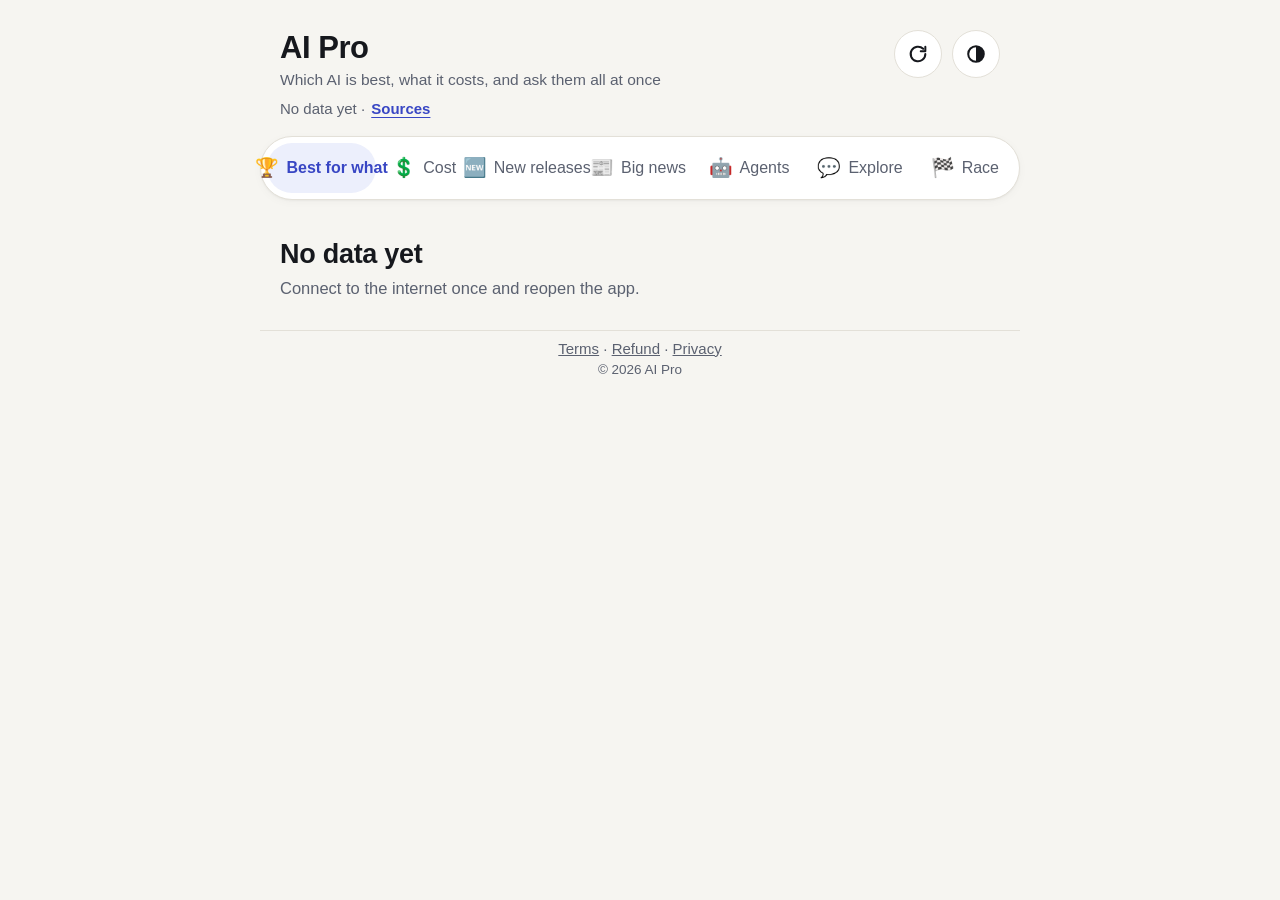
==== cloudflare-v9/index.html @ ccf1377c "v15: live race, tip of the week, banner fix [skip ci]" ====
<!doctype html>
<html lang="en">
<head>
<meta charset="utf-8">
<meta name="viewport" content="width=device-width, initial-scale=1, viewport-fit=cover">
<meta name="referrer" content="no-referrer">
<title>AI Pro: which AI is best for what, what it costs, and what's new</title>
<meta name="description" content="Which AI model is best for each job, what each one costs, the newest releases, the big news and AI agents. Picked by fixed rules from independent sources. Updates itself every day.">
<meta name="theme-color" content="#0f131a" media="(prefers-color-scheme: dark)">
<meta name="theme-color" content="#f6f5f1" media="(prefers-color-scheme: light)">
<meta name="apple-mobile-web-app-capable" content="yes">
<meta name="mobile-web-app-capable" content="yes">
<meta name="apple-mobile-web-app-status-bar-style" content="default">
<meta name="apple-mobile-web-app-title" content="AI Pro">
<!-- Share preview (links in chats and social posts). When the app moves to its own domain, change the 3 URLs below. -->
<meta property="og:type" content="website">
<meta property="og:site_name" content="AI Pro">
<meta property="og:title" content="AI Pro — which AI is best, what it costs, ask them all">
<meta property="og:description" content="See which AI is best for each job and what it costs, follow new releases and big news, and ask ChatGPT, Claude, Gemini and more at once.">
<meta property="og:url" content="https://ai-tracker-3x2.pages.dev/">
<meta property="og:image" content="https://ai-tracker-3x2.pages.dev/icons/og-1200x630.png">
<meta property="og:image:width" content="1200">
<meta property="og:image:height" content="630">
<meta property="og:image:alt" content="AI Pro: which AI is best, what it costs, and ask them all at once">
<meta name="twitter:card" content="summary_large_image">
<meta name="twitter:title" content="AI Pro — which AI is best, what it costs, ask them all">
<meta name="twitter:description" content="See which AI is best for each job and what it costs, follow new releases and big news, and ask ChatGPT, Claude, Gemini and more at once.">
<meta name="twitter:image" content="https://ai-tracker-3x2.pages.dev/icons/og-1200x630.png">
<link rel="manifest" href="manifest.webmanifest">
<link rel="icon" type="image/png" sizes="192x192" href="icons/icon-192.png">
<link rel="apple-touch-icon" href="icons/icon-180.png">
<link rel="stylesheet" href="app.css">
</head>
<body>
<a class="skip" href="#main">Skip to content</a>
<header class="top page">
  <div class="title">
    <h1>AI Pro</h1>
    <p class="tagline">Which AI is best, what it costs, and ask them all at once</p>
    <p class="stamp"><span id="stamp" aria-live="polite">Loading…</span> · <button type="button" class="linkbtn" id="srcbtn" data-tab="sources">Sources</button></p>
  </div>
  <div class="actions">
    <button id="refresh" class="icon-btn" type="button" aria-label="Check for new data" title="Check for new data"><span aria-hidden="true"><svg width="22" height="22" viewBox="0 0 24 24" fill="none" stroke="currentColor" stroke-width="2.2" stroke-linecap="round" stroke-linejoin="round"><path d="M20 12a8 8 0 1 1-2.34-5.66"/><path d="M20 4v5h-5"/></svg></span></button>
    <button id="theme" class="icon-btn" type="button" aria-label="Switch between light and dark" title="Light / dark"><span aria-hidden="true"><svg width="22" height="22" viewBox="0 0 24 24"><circle cx="12" cy="12" r="8.5" fill="none" stroke="currentColor" stroke-width="2.2"/><path d="M12 3.5a8.5 8.5 0 0 1 0 17z" fill="currentColor"/></svg></span></button>
  </div>
</header>
<nav class="tabs" id="tabs" aria-label="Main">
  <div class="pill">
    <button type="button" data-tab="best" aria-current="page" aria-label="Best for what"><span class="ti" aria-hidden="true">🏆</span><span class="long">Best for what</span><span class="short" aria-hidden="true">Best</span></button>
    <button type="button" data-tab="cost" aria-label="Cost"><span class="ti" aria-hidden="true">💲</span><span class="long">Cost</span><span class="short" aria-hidden="true">Cost</span></button>
    <button type="button" data-tab="releases" aria-label="New releases"><span class="ti" aria-hidden="true">🆕</span><span class="long">New releases</span><span class="short" aria-hidden="true">New</span></button>
    <button type="button" data-tab="news" aria-label="Big news"><span class="ti" aria-hidden="true">📰</span><span class="long">Big news</span><span class="short" aria-hidden="true">News</span></button>
    <button type="button" data-tab="agents" aria-label="Agents"><span class="ti" aria-hidden="true">🤖</span><span class="long">Agents</span><span class="short" aria-hidden="true">Agents</span></button>
    <button type="button" data-tab="ask" aria-label="Explore"><span class="ti" aria-hidden="true">💬</span><span class="long">Explore</span><span class="short" aria-hidden="true">Explore</span></button>
    <button type="button" data-tab="race" aria-label="Race"><span class="ti" aria-hidden="true">🏁</span><span class="long">Race</span><span class="short" aria-hidden="true">Race</span></button>
  </div>
</nav>
<main id="main" class="page" tabindex="-1">
  <div id="view" class="view"><p class="sub">Loading…</p></div>
</main>
<footer class="foot page"><a href="terms.html">Terms</a> · <a href="refund.html">Refund</a> · <a href="privacy.html">Privacy</a> <span class="copy">© 2026 AI Pro</span></footer>
<div id="offline" class="offline" role="status" hidden>You're offline. Showing the last saved copy.</div>
<script src="data/data.js"></script>
<script src="tips.js"></script>
<script src="app.js"></script>
</body>
</html>
---- cloudflare-v9/app.css ----
/* AI Pro: one calm column, big text, cards that open with a tap.
   Phone: 6 tabs in a bar at the bottom (short labels). Tablet: one row at the top (short labels); wide screens: full labels. */
:root{
  --bg:#f6f5f1;--card:#ffffff;--soft:#eceffc;--text:#16181d;--muted:#5b6170;--line:#e3e0d8;
  --accent:#3846c4;--on-accent:#ffffff;--good:#2b8547;--warn:#8a4f00;
  --tie:#7a4fc2;--tie-soft:#f1eafc;--new:#8a4f00;--new-soft:#fbf0dc;--none-soft:#eef0f3;   /* #8a4f00 on #fbf0dc = 5.8:1 */
  --shadow:0 1px 2px rgba(22,24,29,.04),0 2px 10px rgba(22,24,29,.03);
  --r:20px;--nav:76px;
  color-scheme:light;
}
@media (prefers-color-scheme: dark){
  :root:not([data-theme="light"]){
    --bg:#0f131a;--card:#171c25;--soft:#20283b;--text:#eef1f6;--muted:#a3abbb;--line:#29303c;
    --accent:#9ba6ff;--on-accent:#0f131a;--good:#62d283;--warn:#f0b54a;
    --tie:#c7a6ff;--tie-soft:#2a2240;--new:#f0b54a;--new-soft:#33290f;--none-soft:#232a36;--shadow:none;
    color-scheme:dark;
  }
}
:root[data-theme="dark"]{
  --bg:#0f131a;--card:#171c25;--soft:#20283b;--text:#eef1f6;--muted:#a3abbb;--line:#29303c;
  --accent:#9ba6ff;--on-accent:#0f131a;--good:#62d283;--warn:#f0b54a;
  --tie:#c7a6ff;--tie-soft:#2a2240;--new:#f0b54a;--new-soft:#33290f;--none-soft:#232a36;--shadow:none;
  color-scheme:dark;
}

*{box-sizing:border-box}
html{-webkit-text-size-adjust:100%}
body{margin:0;background:var(--bg);color:var(--text);
  font:17px/1.55 -apple-system,BlinkMacSystemFont,"Segoe UI",Roboto,"Helvetica Neue",Arial,sans-serif;
  padding-bottom:calc(var(--nav) + env(safe-area-inset-bottom,0px) + 24px);overflow-x:hidden}
a{color:var(--accent)}
button{font:inherit;color:inherit}
:focus-visible{outline:3px solid var(--accent);outline-offset:3px;border-radius:10px}
.skip{position:absolute;left:-999px;top:0}
.skip:focus{left:12px;top:12px;background:var(--card);padding:10px 14px;z-index:60}
.muted{color:var(--muted)}
.ok{color:var(--good)}.warn{color:var(--warn)}

.page{max-width:760px;margin:0 auto;
  padding-left:max(20px,env(safe-area-inset-left,0px));padding-right:max(20px,env(safe-area-inset-right,0px))}

/* header */
.top{display:flex;align-items:flex-start;justify-content:space-between;gap:16px;
  padding-top:calc(22px + env(safe-area-inset-top,0px));padding-bottom:4px}
.title{min-width:0}
.top h1{margin:0;font-size:31px;line-height:1.15;font-weight:800;letter-spacing:-.015em}
.tagline{margin:4px 0 0;font-size:15.5px;line-height:1.35;color:var(--muted)}
.stamp{margin:6px 0 0;font-size:15px;color:var(--muted);white-space:nowrap}     /* "Updated 8h ago · Sources" stays on one line */
.stamp .dot{display:inline-block;width:9px;height:9px;border-radius:50%;background:var(--good);margin-right:8px;vertical-align:1px}
.stamp .dot.old{background:var(--warn)}
.linkbtn[hidden]{display:none}
.linkbtn{border:0;background:none;padding:12px 4px;margin:-12px -2px;color:var(--accent);font-weight:650;cursor:pointer;text-decoration:underline;text-underline-offset:3px}
.linkbtn[aria-current="page"]{text-decoration:none;color:var(--text)}
.actions{display:flex;gap:10px;flex:none}
.icon-btn{width:48px;height:48px;border-radius:50%;border:1px solid var(--line);background:var(--card);cursor:pointer;
  font-size:21px;line-height:1;display:grid;place-items:center;padding:0}
.icon-btn svg{display:block}
.icon-btn.spin span{display:inline-block;animation:spin 1s linear infinite;transform-origin:50% 50%}
@keyframes spin{to{transform:rotate(360deg)}}

/* tabs: bottom bar on phone */
.tabs{position:fixed;left:0;right:0;bottom:0;z-index:30;background:var(--card);border-top:1px solid var(--line);
  padding:6px max(6px,env(safe-area-inset-right,0px)) calc(6px + env(safe-area-inset-bottom,0px)) max(6px,env(safe-area-inset-left,0px))}
.tabs .pill{display:grid;grid-template-columns:repeat(7,minmax(0,1fr));gap:2px;max-width:620px;margin:0 auto}
.tabs button{border:0;background:none;cursor:pointer;color:var(--muted);border-radius:16px;min-height:62px;min-width:0;
  display:flex;flex-direction:column;align-items:center;justify-content:center;gap:3px;font-size:13.5px;line-height:1.15;padding:6px 2px;text-align:center}
.tabs .ti{font-size:22px;line-height:1}
.tabs .long{display:none}
.tabs button[aria-current="page"]{background:var(--soft);color:var(--accent);font-weight:700}

/* content */
main:focus{outline:none}
.view h2{font-size:27px;line-height:1.2;font-weight:800;letter-spacing:-.01em;margin:26px 0 6px;text-wrap:balance}
.view h3{font-size:20px;line-height:1.3;font-weight:800;margin:30px 0 8px;text-wrap:balance}
.sub{margin:0 0 18px;color:var(--muted);font-size:16.5px}
.note{color:var(--muted);font-size:15.5px;margin:0 0 12px}
.note.bad{color:var(--warn)}
.stack{display:grid;gap:14px}
.card{background:var(--card);border:1px solid var(--line);border-radius:var(--r);box-shadow:var(--shadow)}
.prose{padding:18px 20px;margin-top:18px}
.prose h3{margin-top:0}
.prose p{margin:0 0 10px;color:var(--muted)}
.prose p:last-child{margin-bottom:0}
.prose b{color:var(--text)}

/* pick cards */
details.pick{background:var(--card);border:1px solid var(--line);border-radius:var(--r);box-shadow:var(--shadow)}
details > summary{list-style:none;cursor:pointer}
details > summary::-webkit-details-marker{display:none}
.pick > summary{display:grid;grid-template-columns:58px minmax(0,1fr) 22px;gap:16px;align-items:center;padding:20px}
.ico{width:58px;height:58px;border-radius:16px;background:var(--soft);display:grid;place-items:center;font-size:29px;line-height:1}
.pt{display:flex;flex-direction:column;min-width:0}
.lab{font-size:15.5px;color:var(--muted)}
.name{font-size:23px;line-height:1.2;font-weight:800;letter-spacing:-.01em;overflow-wrap:anywhere;margin:2px 0}
.who{font-size:16.5px;color:var(--muted)}
.badges{margin-top:6px}
.badge{display:inline-block;font-size:13.5px;font-weight:700;line-height:1.3;padding:3px 10px;border-radius:999px;white-space:nowrap}
.badge.new{background:var(--new-soft);color:var(--new)}
.badge.tie{background:var(--tie-soft);color:var(--tie)}
.badge.none{background:var(--none-soft);color:var(--muted)}
.stale{display:inline-block;font-size:12.5px;font-weight:700;color:var(--warn);white-space:nowrap;margin-left:4px}
.fast{display:inline-block;font-size:12.5px;font-weight:700;line-height:1.3;padding:1px 8px;border-radius:999px;background:var(--new-soft);color:var(--new);white-space:nowrap;vertical-align:2px;margin-left:4px}
.badge.one{background:var(--none-soft);color:var(--text);white-space:normal}
.note.aa{font-size:14.5px}
.chev{width:11px;height:11px;border-right:2.5px solid var(--muted);border-bottom:2.5px solid var(--muted);
  transform:rotate(-45deg);justify-self:center;transition:transform .15s ease}
details[open] > summary .chev{transform:rotate(45deg) translate(-2px,-2px)}
.pick .body{padding:0 20px 20px 94px}
.pick .body p{margin:0 0 12px}
.why{font-size:17px;color:var(--text)}
.newnote{color:var(--muted);font-size:15.5px}
.newnote b{color:var(--text)}

.cand{border-top:1px solid var(--line);padding-top:12px;margin-top:12px}
.cand .cn{margin:0 0 4px;overflow-wrap:anywhere}
.ranks{list-style:none;margin:0 0 6px;padding:0;font-size:15.5px;color:var(--muted)}
.ranks li{padding:5px 0;overflow-wrap:anywhere}
.ranks li b{color:var(--text);font-weight:600;font-variant-numeric:tabular-nums}
.ranks li.agree b{color:var(--text)}
.tick{color:var(--good);font-weight:700;white-space:nowrap}

/* See more: per job */
.job{background:var(--card);border:1px solid var(--line);border-radius:var(--r);box-shadow:var(--shadow);padding:18px 20px;margin-top:16px}
.job h3{margin:0 0 8px}
.boards{list-style:none;margin:0 0 4px;padding:0;font-size:15.5px}
.boards li{padding:7px 0;border-top:1px solid var(--line);overflow-wrap:anywhere}
.boards .top3{display:block;color:var(--muted)}
.sub-more{margin-top:12px}
.sub-more > summary{color:var(--accent);font-weight:650;padding:8px 0;min-height:44px;display:flex;align-items:center}

/* simple lists */
.rows{list-style:none;margin:0;padding:0 20px}
.rows li{display:flex;align-items:baseline;gap:14px;padding:16px 0}
.rows li + li{border-top:1px solid var(--line)}
.rows li.mo{display:block;font-size:13.5px;font-weight:700;letter-spacing:.06em;text-transform:uppercase;color:var(--muted);padding:18px 0 6px}
.rows li.mo + li{border-top:0}
.rn{flex:1 1 auto;min-width:0}
.rn b{font-weight:650;color:var(--text);overflow-wrap:anywhere}
.rn > a{display:inline;color:var(--text);text-decoration:none}
.rn > a:hover b{text-decoration:underline}
.rn small{display:block;font-size:15px;color:var(--muted);margin-top:2px}
.rn small a{color:var(--accent)}
.rv{flex:none;text-align:right;white-space:nowrap;font-variant-numeric:tabular-nums;font-weight:650}
.free{color:var(--good);font-weight:700}
.plans{display:flex;flex-wrap:wrap;gap:6px 14px;margin:6px 0 2px;font-size:15.5px;color:var(--muted)}
.plans b{color:var(--text);font-weight:650}
.tag{display:inline-block;font-size:12.5px;font-weight:700;letter-spacing:.03em;text-transform:uppercase;color:var(--accent);background:var(--soft);
  border-radius:999px;padding:2px 9px;margin:0 8px 4px 0;vertical-align:2px}
.srcs .rn small + small{margin-top:4px}
.rn small.checked + small.checked{margin-top:0}

/* Agents tab */
.abest{padding:18px 20px 6px;margin-bottom:6px}
.abest h3{margin:0 0 4px;display:flex;align-items:center;gap:10px}
.ico.sm{width:40px;height:40px;border-radius:12px;font-size:22px;flex:none}
.abest .rows{padding:0}
.abest .why{margin:6px 0 12px}
b.big{font-size:21px;font-weight:800;letter-spacing:-.01em}
/* Ask them all */
.sr{position:absolute;width:1px;height:1px;overflow:hidden;clip:rect(0 0 0 0);white-space:nowrap;left:-9999px}
.askbox{padding:14px}
.askbox textarea{display:block;width:100%;min-height:120px;resize:vertical;border:1px solid var(--line);border-radius:14px;padding:12px 14px;
  font:inherit;font-size:17px;line-height:1.45;color:var(--text);background:var(--bg)}
.askbox textarea:focus{outline:3px solid var(--accent);outline-offset:1px}
.askbox + .note{margin-top:10px}
.askbar{display:flex;align-items:center;justify-content:space-between;gap:12px;margin-top:10px;min-height:44px}
.askbar.isempty{min-height:0;margin-top:0}                 /* empty box on a phone: nothing visible in the bar, so no gap */
.openall{display:none;align-items:center;justify-content:center;min-height:46px;padding:0 20px;border-radius:14px;border:0;
  background:var(--accent);color:var(--on-accent);font-weight:700;cursor:pointer}
.wide-only{display:none}
.asklist{list-style:none;margin:0;padding:0;display:grid;grid-template-columns:1fr;gap:10px}
/* Ask the AIs (credits) */
.pickhead{display:flex;align-items:baseline;justify-content:space-between;gap:12px;margin:16px 0 8px}
.pickhead h3{margin:0;font-size:18px}
.pickq{white-space:nowrap}
.chips{display:grid;grid-template-columns:1fr 1fr;gap:8px}
.chip{position:relative;display:flex;align-items:stretch;min-height:52px;padding:0;border:1.5px solid var(--line);
  border-radius:14px;background:var(--card);min-width:0}
/* the whole name area ticks the box; the ▾ button beside it opens the model picker (it never ticks) */
.chip .chipl{flex:1 1 auto;display:flex;align-items:center;gap:8px;min-width:0;min-height:49px;padding:8px 0 8px 10px;cursor:pointer}
.chip input{width:20px;height:20px;flex:none;margin:0;accent-color:var(--accent)}
.chip .chipl > span{display:flex;flex-direction:column;min-width:0}
.chip b{font-size:16px;overflow-wrap:break-word}
.chip small{font-size:13.5px;color:var(--muted);overflow-wrap:break-word}
.chip.on{border-color:var(--accent);box-shadow:inset 0 0 0 1px var(--accent)}
.chip:focus-within{outline:3px solid var(--accent);outline-offset:2px}
/* the ▾ looks 36px wide; its tap area is 44px wide (8px more to the left, over the label's edge) and the chip's full height */
.chipmodel{position:relative;flex:none;display:flex;align-items:center;justify-content:center;width:36px;min-height:44px;margin:0;padding:0;border:0;
  border-left:1px solid var(--line);border-radius:0 12px 12px 0;background:none;color:var(--accent);font:inherit;font-size:18px;font-weight:700;cursor:pointer}
.chipmodel::before{content:"";position:absolute;top:0;bottom:0;left:-8px;right:0}
.chipmodel:hover{background:rgba(127,127,127,.1)}
/* model picker: bottom sheet on phones, small centered dialog on wide screens */
.sheetwrap{position:fixed;inset:0;z-index:60;display:flex;align-items:flex-end;justify-content:center}
.sheetwrap[hidden]{display:none}
.sheetback{position:absolute;inset:0;background:rgba(0,0,0,.45)}
.sheet{position:relative;width:100%;max-width:520px;max-height:85vh;overflow:auto;margin:0;padding:8px 16px calc(16px + env(safe-area-inset-bottom));
  border-radius:20px 20px 0 0;background:var(--card);color:var(--text);box-shadow:0 -8px 30px rgba(0,0,0,.25)}
.sheethead{display:flex;align-items:center;justify-content:space-between;gap:8px}
.sheethead h3{margin:8px 0;font-size:18px}
.sheetx{flex:none;width:44px;height:44px;border:0;border-radius:12px;background:none;color:var(--text);font-size:28px;line-height:1;cursor:pointer}
.mopts{display:flex;flex-direction:column;gap:8px;margin:4px 0 0}
.mopt{display:flex;align-items:center;gap:12px;min-height:52px;padding:8px 12px;border:1.5px solid var(--line);border-radius:14px;cursor:pointer}
.mopt input{width:22px;height:22px;flex:none;margin:0;accent-color:var(--accent)}
.mopt .mname{flex:1 1 auto;display:flex;flex-direction:column;min-width:0}
.mopt .mname b{font-size:16.5px;overflow-wrap:anywhere}
.mopt .mname small{font-size:13.5px;color:var(--muted)}
.mopt .mcred{flex:none;font-size:15px;color:var(--muted);font-variant-numeric:tabular-nums}
.mopt.on{border-color:var(--accent);box-shadow:inset 0 0 0 1px var(--accent)}
.mopt:focus-within{outline:3px solid var(--accent);outline-offset:2px}
.sheetdone{display:flex;align-items:center;justify-content:center;width:100%;min-height:48px;margin:12px 0 0;border:0;border-radius:14px;
  background:var(--accent);color:var(--on-accent);font:inherit;font-weight:700;font-size:16.5px;cursor:pointer}
html.sheetopen{overflow:hidden}
@media (min-width:600px){
  .sheetwrap{align-items:center}
  .sheet{max-width:420px;border-radius:20px;padding-bottom:16px}
}
.costline{margin:12px 0 0;text-align:center;font-size:15.5px}
/* "Uses 4 credits" and "You have 352 credits" never break inside; they fit one line at 390 px, at 360 px they may stack */
.costline .cl{white-space:nowrap}
/* "More AIs" (Llama, Mistral, Perplexity): collapsed under the main chips; 44px+ to tap */
.morebtn2{display:flex;align-items:center;gap:6px;min-height:44px;margin:6px 0 0;padding:0 4px;text-decoration:none}
.morechips{margin-top:4px}
.morechips[hidden]{display:none}
/* the live cost line: short and calm; non-default models on a small second line */
.costline .webhint{display:block;color:var(--muted);font-size:14px}
.costline b{white-space:nowrap}
.costline .costnames{display:block;color:var(--muted);font-size:14px}
/* an answer that searched the web */
.acard h4 .searched{display:inline-block;margin-left:4px;padding:1px 8px;border-radius:999px;background:var(--new-soft);color:var(--new);
  font-size:13px;font-weight:650;white-space:nowrap;vertical-align:2px}
.acard h4 .amodel{font-weight:600;color:var(--muted)}
/* web answers: "Sources:" and up to 5 small links */
/* web answers: a small "Sources" label, then one muted link per line (40px rows, "…" when too long), inside the card */
.asrcs{display:flex;flex-direction:column;align-items:stretch;margin:10px 0 0;padding-top:6px;border-top:1px solid var(--line);font-size:14px;color:var(--muted);min-width:0}
.asrcs[hidden]{display:none}
.asrcs .asrcl{font-size:13px;font-weight:650;letter-spacing:.02em;text-transform:uppercase;color:var(--muted);padding:4px 0 2px}
.asrcs a{display:block;min-height:40px;line-height:40px;padding:0 2px;max-width:100%;min-width:0;overflow:hidden;text-overflow:ellipsis;white-space:nowrap;
  color:var(--muted);text-decoration:underline;text-decoration-color:var(--line);text-underline-offset:3px}
.asrcs a:hover,.asrcs a:focus-visible{color:var(--accent)}
.costline .split{display:block;color:var(--muted);font-size:14px}
/* answer cards and boxes */
.askfour{display:flex;align-items:center;justify-content:center;width:100%;min-height:54px;margin-top:12px;border:0;border-radius:14px;
  background:var(--accent);color:var(--on-accent);font:inherit;font-size:18px;font-weight:800;cursor:pointer}
.askfour[disabled]{opacity:.7;cursor:progress}
.askleft{margin:8px 0 0;text-align:center}
.codeline{margin:4px 0 0;text-align:center;overflow-wrap:anywhere}
.acards{display:grid;grid-template-columns:minmax(0,1fr);gap:12px;margin-top:14px}   /* minmax(0,…): a long source never widens the card */
.acard{padding:14px 16px;box-shadow:none;min-width:0;overflow-wrap:anywhere}
.acard h4{overflow-wrap:anywhere}
.acard h4{margin:0 0 6px;font-size:17px}
.acard .amodel{font-size:13.5px;font-weight:500;color:var(--muted)}
.atext{margin:0;white-space:pre-wrap;overflow-wrap:anywhere;font-size:16.5px;line-height:1.5}
.outbox,.paidbox{padding:14px 16px;margin-top:12px;box-shadow:none}
.outbox p,.paidbox p{margin:0 0 8px}
.paybtn{display:flex;align-items:center;justify-content:center;min-height:50px;border-radius:14px;background:var(--accent);color:var(--on-accent);
  font-weight:800;text-decoration:none;margin:4px 0 12px}
.codebar{display:flex;gap:10px;align-items:center}
.codebar .linkbtn{white-space:nowrap}
.codebar input{flex:1 1 auto;min-width:0;min-height:46px;border:1px solid var(--line);border-radius:12px;padding:0 12px;font:inherit;
  color:var(--text);background:var(--bg);text-transform:uppercase}
.code{font-family:ui-monospace,SFMono-Regular,Menlo,Consolas,monospace;letter-spacing:.04em;overflow-wrap:anywhere}
.orh{font-size:22px!important;margin-top:30px!important}
.askbtn{display:block;width:100%;text-align:left;min-height:56px;padding:12px 16px;border-radius:14px;border:1px solid var(--line);
  background:var(--card);box-shadow:var(--shadow);color:var(--accent);text-decoration:none;cursor:pointer;font:inherit;overflow-wrap:anywhere}
.askbtn b{display:block;font-size:17px}
.askbtn small{display:block;color:var(--muted);font-size:15px;margin-top:2px}
.askbtn.off{opacity:.5;cursor:not-allowed}
.askbtn:not(.off):hover{border-color:var(--accent)}
details.agrp{margin-top:12px}
.agrp > summary{display:flex;align-items:center;justify-content:space-between;gap:12px;min-height:56px;padding:12px 20px;
  background:var(--card);border:1px solid var(--line);border-radius:var(--r);box-shadow:var(--shadow);font-weight:700;font-size:17px}
.agrp[open] > summary{margin-bottom:8px}
.agrp .cnt{color:var(--muted);font-weight:600}
.agrp .rows small.checked{overflow-wrap:anywhere}
.mk{font-size:15px;color:var(--muted);font-weight:400}
h4.grp{font-size:15px;font-weight:700;letter-spacing:.05em;text-transform:uppercase;color:var(--muted);margin:18px 0 8px}
.card.pad{padding:14px 20px;margin-top:12px}
.card.pad.cand{border-top:1px solid var(--line)}
.job h4{font-size:18px;margin:0 0 6px}
.job h4 a{color:var(--text)}
.top5{list-style:none;margin:6px 0 0;padding:0;font-size:15.5px}
.top5 li{display:flex;align-items:baseline;gap:8px;padding:4px 0}
.top5 .rk{flex:none;width:1.4em;color:var(--muted);font-variant-numeric:tabular-nums}
.top5 .nm{flex:1 1 auto;min-width:0;overflow-wrap:anywhere}
.top5 .sc{flex:none;font-variant-numeric:tabular-nums;font-weight:650}

.morebtn,.backbtn{display:flex;align-items:center;justify-content:center;width:100%;min-height:52px;margin-top:16px;border-radius:14px;
  border:1px solid var(--line);background:var(--card);cursor:pointer;font-weight:700;font-size:16.5px;color:var(--accent);text-decoration:none}
.backbtn{width:auto;display:inline-flex;padding:0 18px;margin:18px 0 0;font-weight:650}
.credits{margin:22px 0 0;font-size:14.5px;color:var(--muted)}
/* tap targets: small text links get padding above and below (44px+ to tap, at any font size) without moving the text */
:where(.view, .foot, .stamp) a{padding-block:calc(23px - .6em)}
.foot{margin-top:28px;padding-top:6px;padding-bottom:6px;border-top:1px solid var(--line);font-size:15px;color:var(--muted);text-align:center}
.foot a{color:var(--muted)}
.foot .copy{display:block;font-size:13.5px}
/* first screen: the way into Ask */
.askcta{display:flex;align-items:center;gap:8px;min-height:50px;margin:4px 0 12px;padding:10px 16px;border-radius:14px;
  background:var(--accent);color:var(--on-accent);text-decoration:none;font-size:16.5px;white-space:nowrap;overflow:hidden}
.askcta b{font-weight:800}
.askcta .go{margin-left:auto;font-size:24px;line-height:1}
.askqmsg{margin:6px 0 0}
.askqmsg:empty{display:none}
.fastmodel{margin-top:10px;font-size:14.5px}

.offline{position:fixed;left:50%;transform:translateX(-50%);bottom:calc(var(--nav) + env(safe-area-inset-bottom,0px) + 16px);
  background:var(--text);color:var(--bg);padding:10px 16px;border-radius:999px;font-size:15px;z-index:40;max-width:calc(100% - 32px);text-align:center}

/* tablet and wider: tabs become one row at the top */
@media (min-width:700px){
  :root{--nav:0px}
  body{padding-bottom:48px}
  .top{padding-top:calc(30px + env(safe-area-inset-top,0px))}
  .tabs{position:sticky;top:0;bottom:auto;background:var(--bg);border-top:0;
    padding:calc(12px + env(safe-area-inset-top,0px)) max(20px,env(safe-area-inset-right,0px)) 12px max(20px,env(safe-area-inset-left,0px))}
  .tabs .pill{max-width:760px;grid-template-columns:repeat(7,auto);justify-content:space-between;background:var(--card);border:1px solid var(--line);border-radius:999px;padding:6px;box-shadow:var(--shadow)}
  .tabs button{flex-direction:row;gap:7px;min-height:50px;border-radius:999px;font-size:16px;padding:6px 14px;white-space:nowrap}
  .tabs .ti{font-size:19px}
  .wide-only{display:inline-flex}
  .askbar.isempty{min-height:44px;margin-top:10px}       /* wide: "Open all" is there */
  .phone-only{display:none}
  .asklist{grid-template-columns:1fr 1fr}
  .chips{grid-template-columns:repeat(4,minmax(0,1fr))}
}
@media (min-width:900px){
  .tabs .long{display:inline}
  .tabs .short{display:none}
  .offline{bottom:24px}
}
@media (max-width:420px){
  .top h1{font-size:28px}
  .tagline{font-size:14.5px}
  .stamp{font-size:14.5px}
  .pick > summary{grid-template-columns:50px minmax(0,1fr) 20px;gap:14px;padding:18px}
  .ico{width:50px;height:50px;font-size:25px}
  .name{font-size:21.5px}
  .pick .body{padding:0 18px 18px 18px}
  .rows{padding:0 16px}
}
/* small phones (360 px): a little more room for the AI names next to the ▾ */
@media (max-width:380px){
  .askbox{padding:10px}
  .chip .chipl{gap:6px;padding-left:8px}
  .chip input{width:18px;height:18px}
  .chip b{font-size:14.5px}
}
@media (prefers-reduced-motion:reduce){*{animation:none!important;transition:none!important}}

/* a new version took over while something was typed or open: a small one-line notice above the tabs */
.swupdate{position:fixed;left:50%;transform:translateX(-50%);bottom:calc(84px + env(safe-area-inset-bottom));z-index:55;max-width:calc(100% - 32px);
  padding:6px 16px;border-radius:999px;background:var(--card);color:var(--text);border:1px solid var(--line);box-shadow:0 4px 18px rgba(0,0,0,.18);
  font-size:15px;white-space:nowrap}
.swupdate .linkbtn{margin:-12px 0;padding:12px 4px}

/* ---- v15: AI tip of the week (home screen) */
.tip{margin:12px 0 0;padding:14px 16px;box-shadow:none}
.tiphead{margin:0;font-size:14px;font-weight:700;color:var(--muted);letter-spacing:.01em}
.tiptext{margin:6px 0 0;font-size:16.5px;line-height:1.45}
.tipall{margin-top:6px}
.tipall > summary{display:flex;align-items:center;min-height:44px;cursor:pointer;color:var(--accent);font-weight:600;font-size:15px;list-style:none}
.tipall > summary::-webkit-details-marker{display:none}
.tipall ol{margin:0 0 4px;padding-left:22px;font-size:15px;line-height:1.45}
.tipall li{margin:6px 0}

/* ---- v15: Race */
.racechips .chip.full{opacity:.55}
.lanes{display:grid;grid-template-columns:minmax(0,1fr);gap:12px;margin-top:14px}
.lane{padding:14px 16px;box-shadow:none;min-width:0;overflow-wrap:anywhere}
.lhead{display:flex;align-items:center;flex-wrap:wrap;gap:4px 6px;min-width:0}
.lhead b{font-size:17px}
.lright{display:inline-flex;align-items:center;gap:8px;margin-left:auto;white-space:nowrap}
.ltime{font-variant-numeric:tabular-nums;color:var(--muted);font-size:15px;min-width:52px;text-align:right}
.lplace{padding:2px 9px;border-radius:999px;font-size:13.5px;font-weight:700;background:var(--soft);color:var(--accent)}
.lplace.p1{background:var(--new-soft);color:var(--new)}
.lbar{height:4px;margin:10px 0 0;border-radius:4px;background:var(--line);overflow:hidden}
.lbar i{display:block;height:100%;width:100%;background:var(--accent);transform-origin:left;transform:scaleX(1)}
.lane.running .lbar i{width:35%;animation:lanego 1.2s ease-in-out infinite alternate}
.lane.failed .lbar i{background:var(--warn)}
@keyframes lanego{from{transform:translateX(-40%)}to{transform:translateX(220%)}}
@media (prefers-reduced-motion:reduce){.lane.running .lbar i{animation:none;width:100%;opacity:.4}}
.ltext{margin:10px 0 0;white-space:pre-wrap;line-height:1.5}
.ltext.muted{color:var(--muted)}
.ltext.bad{color:var(--warn)}
@media (min-width:700px){
  .lanes{grid-template-columns:repeat(2,minmax(0,1fr))}
  .racechips{grid-template-columns:repeat(4,minmax(0,1fr))}
}
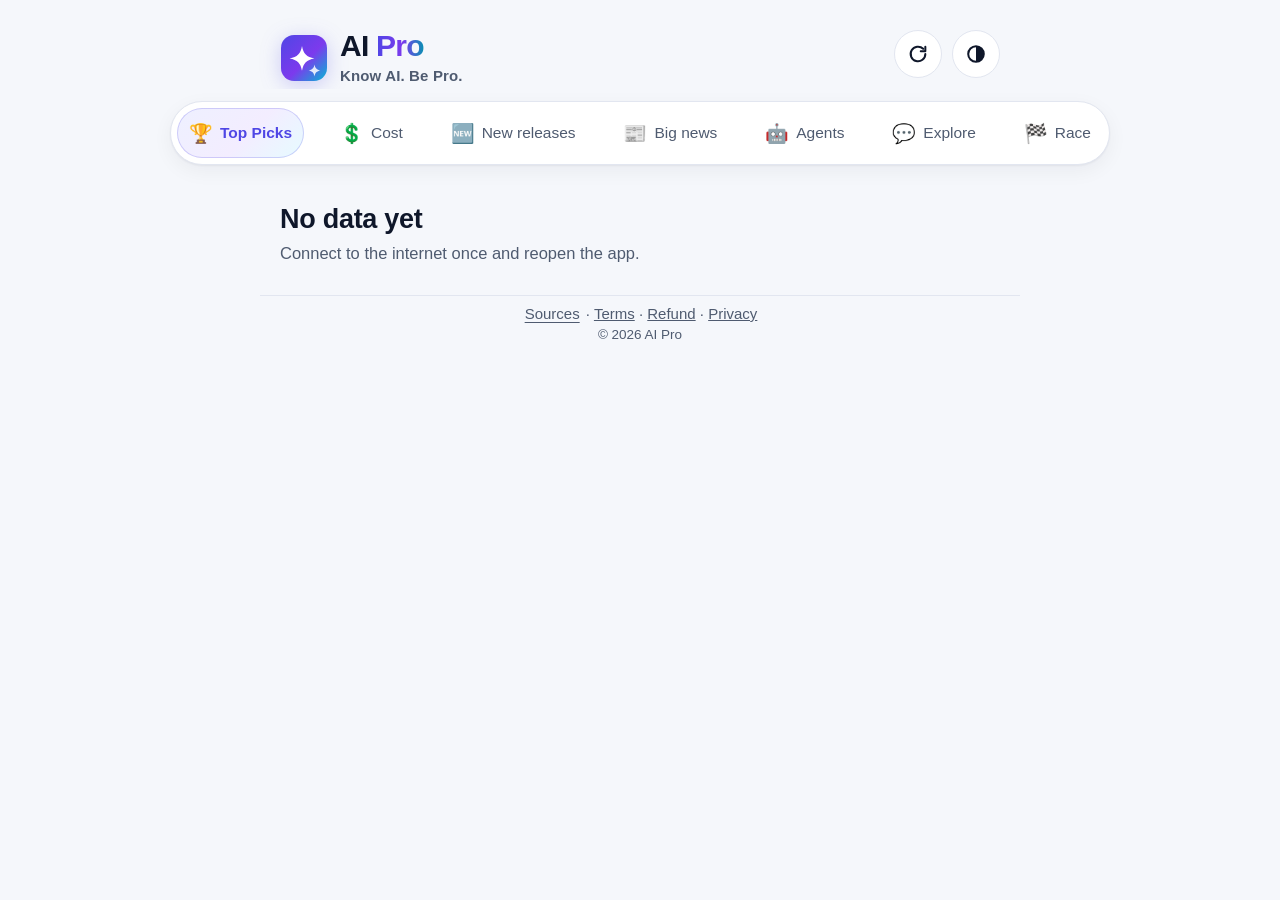
==== commit 52767cb7: "v16: AI Pro logo, Know AI. Be Pro., new colors, Top Picks + picker, cleaner releases, race order [sk" ====
--- a/cloudflare-v9/index.html
+++ b/cloudflare-v9/index.html
@@ -6,8 +6,8 @@
 <meta name="referrer" content="no-referrer">
 <title>AI Pro: which AI is best for what, what it costs, and what's new</title>
 <meta name="description" content="Which AI model is best for each job, what each one costs, the newest releases, the big news and AI agents. Picked by fixed rules from independent sources. Updates itself every day.">
-<meta name="theme-color" content="#0f131a" media="(prefers-color-scheme: dark)">
-<meta name="theme-color" content="#f6f5f1" media="(prefers-color-scheme: light)">
+<meta name="theme-color" content="#0b1020" media="(prefers-color-scheme: dark)">
+<meta name="theme-color" content="#f5f7fb" media="(prefers-color-scheme: light)">
 <meta name="apple-mobile-web-app-capable" content="yes">
 <meta name="mobile-web-app-capable" content="yes">
 <meta name="apple-mobile-web-app-status-bar-style" content="default">
@@ -34,11 +34,18 @@
 <body>
 <a class="skip" href="#main">Skip to content</a>
 <header class="top page">
-  <div class="title">
-    <h1>AI Pro</h1>
-    <p class="tagline">Which AI is best, what it costs, and ask them all at once</p>
-    <p class="stamp"><span id="stamp" aria-live="polite">Loading…</span> · <button type="button" class="linkbtn" id="srcbtn" data-tab="sources">Sources</button></p>
-  </div>
+  <a class="brand" href="#best" data-tab="best" aria-label="AI Pro, home">
+    <svg class="mark" width="48" height="48" viewBox="0 0 96 96" aria-hidden="true" focusable="false">
+      <defs><linearGradient id="markg" x1="0" y1="0" x2="1" y2="1"><stop offset="0" stop-color="#4f46e5"/><stop offset=".55" stop-color="#7c3aed"/><stop offset="1" stop-color="#06b6d4"/></linearGradient></defs>
+      <rect x="2" y="2" width="92" height="92" rx="26" fill="url(#markg)"/>
+      <path d="M44 24c2.7 15.6 9.2 22.1 24.8 24.8C53.2 51.5 46.7 58 44 73.6 41.3 58 34.8 51.5 19.2 48.8 34.8 46.1 41.3 39.6 44 24z" fill="#fff"/>
+      <path d="M69 61c1.3 7.4 4.5 10.6 11.9 11.9-7.4 1.3-10.6 4.5-11.9 11.9-1.3-7.4-4.5-10.6-11.9-11.9 7.4-1.3 10.6-4.5 11.9-11.9z" fill="#fff" opacity=".85"/>
+    </svg>
+    <div class="title">
+      <h1 class="wordmark">AI <span class="pro">Pro</span></h1>
+      <p class="tagline">Know AI. Be Pro.</p>
+    </div>
+  </a>
   <div class="actions">
     <button id="refresh" class="icon-btn" type="button" aria-label="Check for new data" title="Check for new data"><span aria-hidden="true"><svg width="22" height="22" viewBox="0 0 24 24" fill="none" stroke="currentColor" stroke-width="2.2" stroke-linecap="round" stroke-linejoin="round"><path d="M20 12a8 8 0 1 1-2.34-5.66"/><path d="M20 4v5h-5"/></svg></span></button>
     <button id="theme" class="icon-btn" type="button" aria-label="Switch between light and dark" title="Light / dark"><span aria-hidden="true"><svg width="22" height="22" viewBox="0 0 24 24"><circle cx="12" cy="12" r="8.5" fill="none" stroke="currentColor" stroke-width="2.2"/><path d="M12 3.5a8.5 8.5 0 0 1 0 17z" fill="currentColor"/></svg></span></button>
@@ -46,7 +53,7 @@
 </header>
 <nav class="tabs" id="tabs" aria-label="Main">
   <div class="pill">
-    <button type="button" data-tab="best" aria-current="page" aria-label="Best for what"><span class="ti" aria-hidden="true">🏆</span><span class="long">Best for what</span><span class="short" aria-hidden="true">Best</span></button>
+    <button type="button" data-tab="best" aria-current="page" aria-label="Top Picks"><span class="ti" aria-hidden="true">🏆</span><span class="long">Top Picks</span><span class="short" aria-hidden="true">Picks</span></button>
     <button type="button" data-tab="cost" aria-label="Cost"><span class="ti" aria-hidden="true">💲</span><span class="long">Cost</span><span class="short" aria-hidden="true">Cost</span></button>
     <button type="button" data-tab="releases" aria-label="New releases"><span class="ti" aria-hidden="true">🆕</span><span class="long">New releases</span><span class="short" aria-hidden="true">New</span></button>
     <button type="button" data-tab="news" aria-label="Big news"><span class="ti" aria-hidden="true">📰</span><span class="long">Big news</span><span class="short" aria-hidden="true">News</span></button>
@@ -58,7 +65,7 @@
 <main id="main" class="page" tabindex="-1">
   <div id="view" class="view"><p class="sub">Loading…</p></div>
 </main>
-<footer class="foot page"><a href="terms.html">Terms</a> · <a href="refund.html">Refund</a> · <a href="privacy.html">Privacy</a> <span class="copy">© 2026 AI Pro</span></footer>
+<footer class="foot page"><button type="button" class="linkbtn" id="srcbtn" data-tab="sources">Sources</button> · <a href="terms.html">Terms</a> · <a href="refund.html">Refund</a> · <a href="privacy.html">Privacy</a> <span class="copy">© 2026 AI Pro</span></footer>
 <div id="offline" class="offline" role="status" hidden>You're offline. Showing the last saved copy.</div>
 <script src="data/data.js"></script>
 <script src="tips.js"></script>
--- a/cloudflare-v9/app.css
+++ b/cloudflare-v9/app.css
@@ -1,25 +1,37 @@
 /* AI Pro: one calm column, big text, cards that open with a tap.
    Phone: 6 tabs in a bar at the bottom (short labels). Tablet: one row at the top (short labels); wide screens: full labels. */
 :root{
-  --bg:#f6f5f1;--card:#ffffff;--soft:#eceffc;--text:#16181d;--muted:#5b6170;--line:#e3e0d8;
-  --accent:#3846c4;--on-accent:#ffffff;--good:#2b8547;--warn:#8a4f00;
-  --tie:#7a4fc2;--tie-soft:#f1eafc;--new:#8a4f00;--new-soft:#fbf0dc;--none-soft:#eef0f3;   /* #8a4f00 on #fbf0dc = 5.8:1 */
-  --shadow:0 1px 2px rgba(22,24,29,.04),0 2px 10px rgba(22,24,29,.03);
+  /* v16 palette: clean and colourful. Indigo accent, violet and cyan in the brand gradient. */
+  --bg:#f5f7fb;--card:#ffffff;--soft:#eef0ff;--text:#0f172a;--muted:#4f5b70;--line:#e2e6f0;
+  --accent:#4f46e5;--on-accent:#ffffff;--good:#15803d;--warn:#a23d06;
+  --tie:#6d28d9;--tie-soft:#f3edff;--new:#9a3412;--new-soft:#ffedd5;--none-soft:#eef1f6;   /* #9a3412 on #ffedd5 = 6.4:1 */
+  --brand:linear-gradient(135deg,#4f46e5 0%,#7c3aed 55%,#06b6d4 100%);
+  --brand-soft:linear-gradient(135deg,#eef0ff 0%,#f3edff 55%,#e6fbff 100%);
+  --pro:linear-gradient(90deg,#4f46e5,#7c3aed 55%,#0891b2);
+  --shadow:0 1px 2px rgba(15,23,42,.05),0 6px 20px rgba(15,23,42,.05);
   --r:20px;--nav:76px;
   color-scheme:light;
 }
 @media (prefers-color-scheme: dark){
   :root:not([data-theme="light"]){
-    --bg:#0f131a;--card:#171c25;--soft:#20283b;--text:#eef1f6;--muted:#a3abbb;--line:#29303c;
-    --accent:#9ba6ff;--on-accent:#0f131a;--good:#62d283;--warn:#f0b54a;
-    --tie:#c7a6ff;--tie-soft:#2a2240;--new:#f0b54a;--new-soft:#33290f;--none-soft:#232a36;--shadow:none;
+    --bg:#0b1020;--card:#131a2c;--soft:#1d2542;--text:#eef2fb;--muted:#a8b2c8;--line:#263052;
+    --accent:#8f93ff;--on-accent:#0b1020;--good:#4ade80;--warn:#fbbf24;
+    --tie:#c4b5fd;--tie-soft:#2a2352;--new:#fdba74;--new-soft:#3b2212;--none-soft:#1f2740;
+    --brand:linear-gradient(135deg,#6366f1 0%,#8b5cf6 55%,#06b6d4 100%);
+    --brand-soft:linear-gradient(135deg,#1d2245 0%,#26204a 55%,#0f2a3a 100%);
+    --pro:linear-gradient(90deg,#a5b4fc,#c4b5fd 55%,#67e8f9);
+    --shadow:none;
     color-scheme:dark;
   }
 }
 :root[data-theme="dark"]{
-  --bg:#0f131a;--card:#171c25;--soft:#20283b;--text:#eef1f6;--muted:#a3abbb;--line:#29303c;
-  --accent:#9ba6ff;--on-accent:#0f131a;--good:#62d283;--warn:#f0b54a;
-  --tie:#c7a6ff;--tie-soft:#2a2240;--new:#f0b54a;--new-soft:#33290f;--none-soft:#232a36;--shadow:none;
+  --bg:#0b1020;--card:#131a2c;--soft:#1d2542;--text:#eef2fb;--muted:#a8b2c8;--line:#263052;
+  --accent:#8f93ff;--on-accent:#0b1020;--good:#4ade80;--warn:#fbbf24;
+  --tie:#c4b5fd;--tie-soft:#2a2352;--new:#fdba74;--new-soft:#3b2212;--none-soft:#1f2740;
+  --brand:linear-gradient(135deg,#6366f1 0%,#8b5cf6 55%,#06b6d4 100%);
+  --brand-soft:linear-gradient(135deg,#1d2245 0%,#26204a 55%,#0f2a3a 100%);
+  --pro:linear-gradient(90deg,#a5b4fc,#c4b5fd 55%,#67e8f9);
+  --shadow:none;
   color-scheme:dark;
 }
 
@@ -42,12 +54,13 @@
 /* header */
 .top{display:flex;align-items:flex-start;justify-content:space-between;gap:16px;
   padding-top:calc(22px + env(safe-area-inset-top,0px));padding-bottom:4px}
+/* brand: the mark + "AI Pro" wordmark + "Know AI. Be Pro." (the whole block goes home) */
+.brand{display:flex;align-items:center;gap:12px;min-width:0;color:var(--text);text-decoration:none;border-radius:16px}
+.brand .mark{flex:none;display:block;width:48px;height:48px;filter:drop-shadow(0 4px 10px rgba(79,70,229,.25))}
 .title{min-width:0}
-.top h1{margin:0;font-size:31px;line-height:1.15;font-weight:800;letter-spacing:-.015em}
-.tagline{margin:4px 0 0;font-size:15.5px;line-height:1.35;color:var(--muted)}
-.stamp{margin:6px 0 0;font-size:15px;color:var(--muted);white-space:nowrap}     /* "Updated 8h ago · Sources" stays on one line */
-.stamp .dot{display:inline-block;width:9px;height:9px;border-radius:50%;background:var(--good);margin-right:8px;vertical-align:1px}
-.stamp .dot.old{background:var(--warn)}
+.wordmark{margin:0;font-size:30px;line-height:1.05;font-weight:800;letter-spacing:-.025em}
+.wordmark .pro{background:var(--pro);-webkit-background-clip:text;background-clip:text;color:transparent}
+.tagline{margin:4px 0 0;font-size:15px;line-height:1.3;color:var(--muted);font-weight:600;letter-spacing:.01em}
 .linkbtn[hidden]{display:none}
 .linkbtn{border:0;background:none;padding:12px 4px;margin:-12px -2px;color:var(--accent);font-weight:650;cursor:pointer;text-decoration:underline;text-underline-offset:3px}
 .linkbtn[aria-current="page"]{text-decoration:none;color:var(--text)}
@@ -66,7 +79,7 @@
   display:flex;flex-direction:column;align-items:center;justify-content:center;gap:3px;font-size:13.5px;line-height:1.15;padding:6px 2px;text-align:center}
 .tabs .ti{font-size:22px;line-height:1}
 .tabs .long{display:none}
-.tabs button[aria-current="page"]{background:var(--soft);color:var(--accent);font-weight:700}
+.tabs button[aria-current="page"]{background:var(--brand-soft);color:var(--accent);font-weight:700;box-shadow:inset 0 0 0 1px color-mix(in srgb,var(--accent) 22%,transparent)}
 
 /* content */
 main:focus{outline:none}
@@ -88,7 +101,7 @@
 details > summary{list-style:none;cursor:pointer}
 details > summary::-webkit-details-marker{display:none}
 .pick > summary{display:grid;grid-template-columns:58px minmax(0,1fr) 22px;gap:16px;align-items:center;padding:20px}
-.ico{width:58px;height:58px;border-radius:16px;background:var(--soft);display:grid;place-items:center;font-size:29px;line-height:1}
+.ico{width:58px;height:58px;border-radius:16px;background:var(--brand-soft);display:grid;place-items:center;font-size:29px;line-height:1}
 .pt{display:flex;flex-direction:column;min-width:0}
 .lab{font-size:15.5px;color:var(--muted)}
 .name{font-size:23px;line-height:1.2;font-weight:800;letter-spacing:-.01em;overflow-wrap:anywhere;margin:2px 0}
@@ -240,8 +253,8 @@
 .costline .split{display:block;color:var(--muted);font-size:14px}
 /* answer cards and boxes */
 .askfour{display:flex;align-items:center;justify-content:center;width:100%;min-height:54px;margin-top:12px;border:0;border-radius:14px;
-  background:var(--accent);color:var(--on-accent);font:inherit;font-size:18px;font-weight:800;cursor:pointer}
-.askfour[disabled]{opacity:.7;cursor:progress}
+  background:var(--brand);color:#fff;font:inherit;font-size:18px;font-weight:800;cursor:pointer;box-shadow:0 6px 18px rgba(79,70,229,.22)}
+.askfour[disabled]{opacity:.6;cursor:progress;box-shadow:none}
 .askleft{margin:8px 0 0;text-align:center}
 .codeline{margin:4px 0 0;text-align:center;overflow-wrap:anywhere}
 .acards{display:grid;grid-template-columns:minmax(0,1fr);gap:12px;margin-top:14px}   /* minmax(0,…): a long source never widens the card */
@@ -252,7 +265,7 @@
 .atext{margin:0;white-space:pre-wrap;overflow-wrap:anywhere;font-size:16.5px;line-height:1.5}
 .outbox,.paidbox{padding:14px 16px;margin-top:12px;box-shadow:none}
 .outbox p,.paidbox p{margin:0 0 8px}
-.paybtn{display:flex;align-items:center;justify-content:center;min-height:50px;border-radius:14px;background:var(--accent);color:var(--on-accent);
+.paybtn{display:flex;align-items:center;justify-content:center;min-height:50px;border-radius:14px;background:var(--brand);color:#fff;
   font-weight:800;text-decoration:none;margin:4px 0 12px}
 .codebar{display:flex;gap:10px;align-items:center}
 .codebar .linkbtn{white-space:nowrap}
@@ -295,7 +308,7 @@
 .foot .copy{display:block;font-size:13.5px}
 /* first screen: the way into Ask */
 .askcta{display:flex;align-items:center;gap:8px;min-height:50px;margin:4px 0 12px;padding:10px 16px;border-radius:14px;
-  background:var(--accent);color:var(--on-accent);text-decoration:none;font-size:16.5px;white-space:nowrap;overflow:hidden}
+  background:var(--brand);color:#fff;text-decoration:none;font-size:16.5px;white-space:nowrap;overflow:hidden;box-shadow:0 6px 18px rgba(79,70,229,.2)}
 .askcta b{font-weight:800}
 .askcta .go{margin-left:auto;font-size:24px;line-height:1}
 .askqmsg{margin:6px 0 0}
@@ -324,12 +337,14 @@
 @media (min-width:900px){
   .tabs .long{display:inline}
   .tabs .short{display:none}
+  .tabs .pill{max-width:940px}                               /* 7 full labels fit in one row */
+  .tabs button{padding:6px 12px;font-size:15.5px}
   .offline{bottom:24px}
 }
 @media (max-width:420px){
-  .top h1{font-size:28px}
-  .tagline{font-size:14.5px}
-  .stamp{font-size:14.5px}
+  .wordmark{font-size:27px}
+  .brand .mark{width:42px;height:42px}
+  .tagline{font-size:14px}
   .pick > summary{grid-template-columns:50px minmax(0,1fr) 20px;gap:14px;padding:18px}
   .ico{width:50px;height:50px;font-size:25px}
   .name{font-size:21.5px}
@@ -384,3 +399,61 @@
   .lanes{grid-template-columns:repeat(2,minmax(0,1fr))}
   .racechips{grid-template-columns:repeat(4,minmax(0,1fr))}
 }
+
+/* ---- v16: Top Picks finder */
+.stackh{margin:22px 0 10px;font-size:19px}
+.finder{margin:12px 0 0;padding:16px;box-shadow:var(--shadow)}
+.finder h3{margin:0 0 6px;font-size:19px}
+.seg{border:0;margin:10px 0 0;padding:0;min-width:0}
+.seg legend{padding:0;margin:0 0 6px;font-size:13.5px;font-weight:700;letter-spacing:.04em;text-transform:uppercase;color:var(--muted)}
+.segs{display:flex;flex-wrap:wrap;gap:8px}
+.segopt{position:relative;display:inline-flex}
+.segopt input{position:absolute;opacity:0;width:1px;height:1px}
+.segopt span{display:inline-flex;align-items:center;min-height:44px;padding:0 14px;border-radius:999px;border:1.5px solid var(--line);background:var(--card);
+  font-size:15.5px;font-weight:600;color:var(--text);cursor:pointer;white-space:nowrap}
+.segopt.on span{background:var(--brand);border-color:transparent;color:#fff}
+.segopt input:focus-visible + span{outline:3px solid var(--accent);outline-offset:2px}
+.fresult{margin-top:14px}
+.fbest{padding:14px 16px;border-radius:16px;background:var(--brand-soft);border:1px solid var(--line)}
+.fkick{margin:0;font-size:13.5px;font-weight:700;letter-spacing:.04em;text-transform:uppercase;color:var(--accent)}
+.fname{margin:4px 0 0;font-size:22px;line-height:1.25;overflow-wrap:anywhere}
+.fname .muted{font-size:16px;font-weight:500}
+.fwhy{margin:8px 0 0;padding:0;list-style:none;display:flex;flex-wrap:wrap;gap:6px}
+.fwhy li{font-size:14px;padding:3px 10px;border-radius:999px;background:var(--card);border:1px solid var(--line);color:var(--text)}
+.trybtn{display:flex;align-items:center;justify-content:center;width:100%;min-height:48px;margin-top:12px;border:0;border-radius:14px;background:var(--brand);color:#fff;
+  font:inherit;font-weight:800;font-size:16.5px;cursor:pointer}
+.frank{margin-top:10px}
+.frank > summary{display:flex;align-items:center;min-height:44px;cursor:pointer;color:var(--accent);font-weight:650;list-style:none}
+.frank > summary::-webkit-details-marker{display:none}
+.frank ol{list-style:none;margin:4px 0 0;padding:0}
+.frank li{display:flex;gap:12px;align-items:flex-start;padding:10px 0;border-top:1px solid var(--line)}
+.rpos{flex:none;width:28px;height:28px;border-radius:50%;display:grid;place-items:center;background:var(--soft);color:var(--accent);font-weight:800;font-size:14px}
+.frank li:first-child .rpos{background:var(--brand);color:#fff}
+.rbody{flex:1 1 auto;min-width:0}
+.rbody b{overflow-wrap:anywhere}
+.rbody .muted{font-size:14.5px}
+.rbar{display:block;height:6px;margin:6px 0 4px;border-radius:6px;background:var(--line);overflow:hidden}
+.rbar i{display:block;height:100%;border-radius:6px;background:var(--brand)}
+.rbody small{display:block;color:var(--muted);font-size:14px}
+.fnote{margin:10px 0 0;font-size:14px}
+
+/* ---- v16: New releases as clean cards */
+.rels{list-style:none;margin:0;padding:0;display:grid;grid-template-columns:minmax(0,1fr);gap:10px}
+.relcard{display:flex;align-items:center;gap:14px;min-width:0;padding:14px 16px;background:var(--card);border:1px solid var(--line);border-radius:16px;box-shadow:var(--shadow)}
+.rels .mo{grid-column:1/-1;margin:10px 0 0;font-size:13.5px;font-weight:700;letter-spacing:.06em;text-transform:uppercase;color:var(--muted)}
+.relcard .av{flex:none;width:42px;height:42px;border-radius:12px;display:grid;place-items:center;font-weight:800;font-size:18px;color:#fff;
+  background:linear-gradient(135deg,hsl(var(--h) 72% 52%),hsl(calc(var(--h) + 35) 75% 46%))}
+.relcard .rb{flex:1 1 auto;min-width:0;display:flex;flex-direction:column;gap:2px}
+.relcard .rt{font-weight:700;font-size:17px;line-height:1.3;overflow-wrap:anywhere}
+.relcard .rt a{color:var(--text);text-decoration:none}
+.relcard .rt a:hover{text-decoration:underline;text-decoration-color:var(--accent)}
+.relcard .rm{font-size:14.5px;color:var(--muted)}
+.relcard .badge{font-size:11.5px;padding:2px 8px;vertical-align:2px}
+@media (min-width:700px){ .rels{grid-template-columns:repeat(2,minmax(0,1fr))} }
+
+/* ---- v16: news read inside the app (no outside links) */
+.newsitem .nt{display:block;font-size:17px;line-height:1.35;overflow-wrap:anywhere}
+.newsitem .nsum{display:block;margin-top:4px;font-size:15.5px;line-height:1.45;color:var(--text);opacity:.86}
+.newsitem .nmeta{display:block;margin-top:4px;font-size:14px;color:var(--muted)}
+.newsitem .tag{margin-bottom:6px}
+.foot .linkbtn{color:inherit;font-weight:inherit}           /* "Sources" looks like the other footer links */
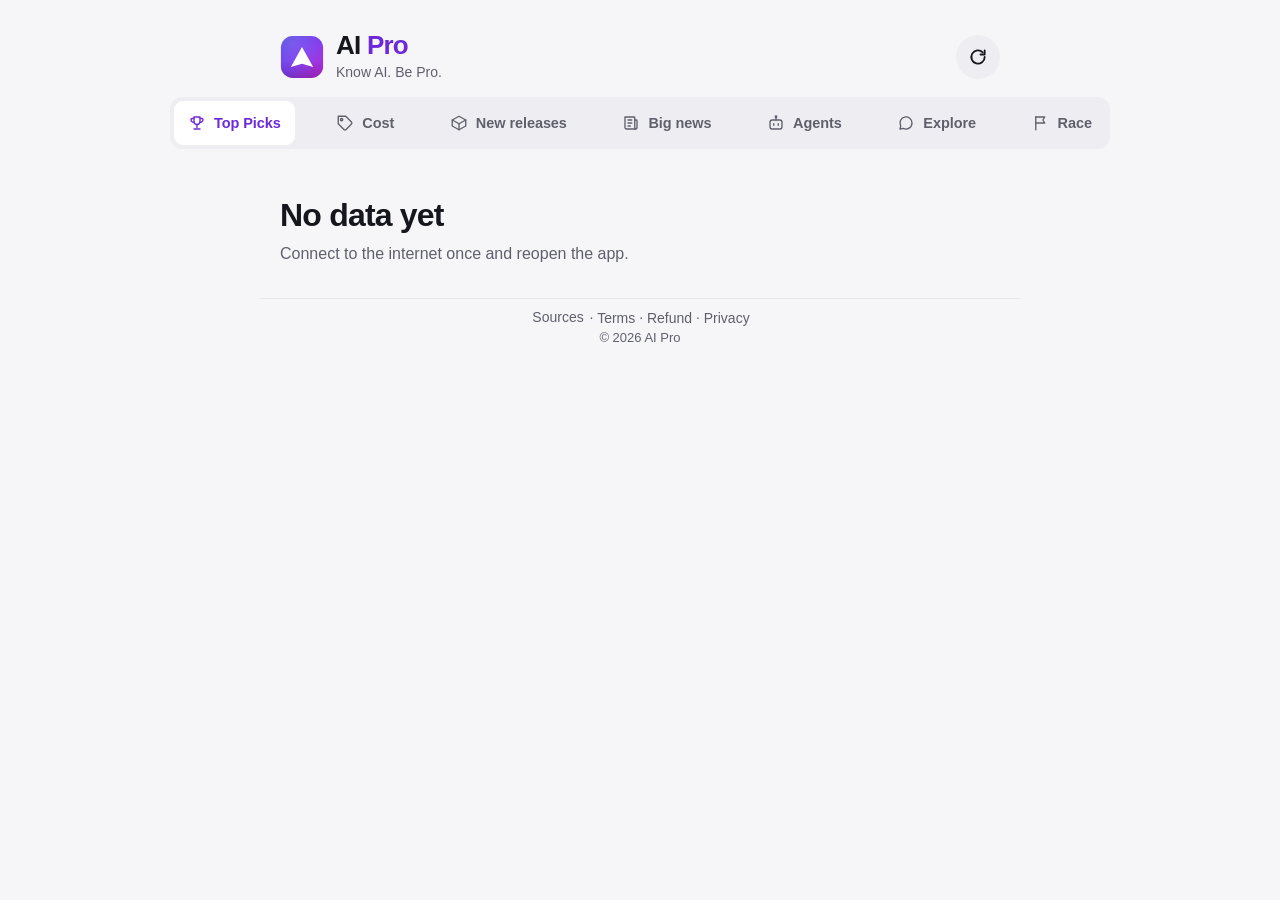
==== commit 986c8e5d: "v16d6: new A-arrow logo + icons, modern redesign, 19 QA fixes, theme follows phone [skip ci]" ====
--- a/cloudflare-v9/index.html
+++ b/cloudflare-v9/index.html
@@ -36,10 +36,11 @@
 <header class="top page">
   <a class="brand" href="#best" data-tab="best" aria-label="AI Pro, home">
     <svg class="mark" width="48" height="48" viewBox="0 0 96 96" aria-hidden="true" focusable="false">
-      <defs><linearGradient id="markg" x1="0" y1="0" x2="1" y2="1"><stop offset="0" stop-color="#4f46e5"/><stop offset=".55" stop-color="#7c3aed"/><stop offset="1" stop-color="#06b6d4"/></linearGradient></defs>
+      <defs><linearGradient id="markg" x1="0" y1="0" x2="1" y2="1"><stop offset="0" stop-color="#4f46e5"/><stop offset=".5" stop-color="#7c3aed"/><stop offset="1" stop-color="#c026d3"/></linearGradient><radialGradient id="markgl" cx=".28" cy=".18" r=".85"><stop offset="0" stop-color="#fff" stop-opacity=".14"/><stop offset="1" stop-color="#fff" stop-opacity="0"/></radialGradient><linearGradient id="marksh" x1="0" y1="0" x2="0" y2="1"><stop offset=".6" stop-color="#000" stop-opacity="0"/><stop offset="1" stop-color="#000" stop-opacity=".16"/></linearGradient></defs>
       <rect x="2" y="2" width="92" height="92" rx="26" fill="url(#markg)"/>
-      <path d="M44 24c2.7 15.6 9.2 22.1 24.8 24.8C53.2 51.5 46.7 58 44 73.6 41.3 58 34.8 51.5 19.2 48.8 34.8 46.1 41.3 39.6 44 24z" fill="#fff"/>
-      <path d="M69 61c1.3 7.4 4.5 10.6 11.9 11.9-7.4 1.3-10.6 4.5-11.9 11.9-1.3-7.4-4.5-10.6-11.9-11.9 7.4-1.3 10.6-4.5 11.9-11.9z" fill="#fff" opacity=".85"/>
+      <rect x="2" y="2" width="92" height="92" rx="26" fill="url(#markgl)"/>
+      <rect x="2" y="2" width="92" height="92" rx="26" fill="url(#marksh)"/>
+      <path d="M48 26.25 72.38 69.75 48 62.63 23.63 69.75Z" fill="#fff"/>
     </svg>
     <div class="title">
       <h1 class="wordmark">AI <span class="pro">Pro</span></h1>
@@ -48,18 +49,17 @@
   </a>
   <div class="actions">
     <button id="refresh" class="icon-btn" type="button" aria-label="Check for new data" title="Check for new data"><span aria-hidden="true"><svg width="22" height="22" viewBox="0 0 24 24" fill="none" stroke="currentColor" stroke-width="2.2" stroke-linecap="round" stroke-linejoin="round"><path d="M20 12a8 8 0 1 1-2.34-5.66"/><path d="M20 4v5h-5"/></svg></span></button>
-    <button id="theme" class="icon-btn" type="button" aria-label="Switch between light and dark" title="Light / dark"><span aria-hidden="true"><svg width="22" height="22" viewBox="0 0 24 24"><circle cx="12" cy="12" r="8.5" fill="none" stroke="currentColor" stroke-width="2.2"/><path d="M12 3.5a8.5 8.5 0 0 1 0 17z" fill="currentColor"/></svg></span></button>
   </div>
 </header>
 <nav class="tabs" id="tabs" aria-label="Main">
   <div class="pill">
-    <button type="button" data-tab="best" aria-current="page" aria-label="Top Picks"><span class="ti" aria-hidden="true">🏆</span><span class="long">Top Picks</span><span class="short" aria-hidden="true">Picks</span></button>
-    <button type="button" data-tab="cost" aria-label="Cost"><span class="ti" aria-hidden="true">💲</span><span class="long">Cost</span><span class="short" aria-hidden="true">Cost</span></button>
-    <button type="button" data-tab="releases" aria-label="New releases"><span class="ti" aria-hidden="true">🆕</span><span class="long">New releases</span><span class="short" aria-hidden="true">New</span></button>
-    <button type="button" data-tab="news" aria-label="Big news"><span class="ti" aria-hidden="true">📰</span><span class="long">Big news</span><span class="short" aria-hidden="true">News</span></button>
-    <button type="button" data-tab="agents" aria-label="Agents"><span class="ti" aria-hidden="true">🤖</span><span class="long">Agents</span><span class="short" aria-hidden="true">Agents</span></button>
-    <button type="button" data-tab="ask" aria-label="Explore"><span class="ti" aria-hidden="true">💬</span><span class="long">Explore</span><span class="short" aria-hidden="true">Explore</span></button>
-    <button type="button" data-tab="race" aria-label="Race"><span class="ti" aria-hidden="true">🏁</span><span class="long">Race</span><span class="short" aria-hidden="true">Race</span></button>
+    <button type="button" data-tab="best" aria-current="page" aria-label="Top Picks"><span class="ti" aria-hidden="true"><svg viewBox="0 0 24 24" width="22" height="22" fill="none" stroke="currentColor" stroke-width="1.8" stroke-linecap="round" stroke-linejoin="round"><path d="M8 4h8v6a4 4 0 0 1-8 0V4z"/><path d="M8 6H5.5A1.5 1.5 0 0 0 4 7.5 3.5 3.5 0 0 0 7.5 11H8"/><path d="M16 6h2.5A1.5 1.5 0 0 1 20 7.5a3.5 3.5 0 0 1-3.5 3.5H16"/><path d="M12 14v4"/><path d="M8 20h8"/></svg></span><span class="long">Top Picks</span><span class="short" aria-hidden="true">Picks</span></button>
+    <button type="button" data-tab="cost" aria-label="Cost"><span class="ti" aria-hidden="true"><svg viewBox="0 0 24 24" width="22" height="22" fill="none" stroke="currentColor" stroke-width="1.8" stroke-linecap="round" stroke-linejoin="round"><path d="M20.6 13.4l-7.2 7.2a2 2 0 0 1-2.8 0L3 13V3h10l7.6 7.6a2 2 0 0 1 0 2.8z"/><circle cx="7.5" cy="7.5" r="1.5"/></svg></span><span class="long">Cost</span><span class="short" aria-hidden="true">Cost</span></button>
+    <button type="button" data-tab="releases" aria-label="New releases"><span class="ti" aria-hidden="true"><svg viewBox="0 0 24 24" width="22" height="22" fill="none" stroke="currentColor" stroke-width="1.8" stroke-linecap="round" stroke-linejoin="round"><path d="M21 8l-9-5-9 5v8l9 5 9-5V8z"/><path d="M3 8l9 5 9-5"/><path d="M12 13v8"/></svg></span><span class="long">New releases</span><span class="short" aria-hidden="true">New</span></button>
+    <button type="button" data-tab="news" aria-label="Big news"><span class="ti" aria-hidden="true"><svg viewBox="0 0 24 24" width="22" height="22" fill="none" stroke="currentColor" stroke-width="1.8" stroke-linecap="round" stroke-linejoin="round"><path d="M4 4h12a1 1 0 0 1 1 1v14a1 1 0 0 0 1 1H6a2 2 0 0 1-2-2V4z"/><path d="M17 8h2a1 1 0 0 1 1 1v9a2 2 0 0 1-2 2"/><path d="M8 8h5M8 12h5M8 16h3"/></svg></span><span class="long">Big news</span><span class="short" aria-hidden="true">News</span></button>
+    <button type="button" data-tab="agents" aria-label="Agents"><span class="ti" aria-hidden="true"><svg viewBox="0 0 24 24" width="22" height="22" fill="none" stroke="currentColor" stroke-width="1.8" stroke-linecap="round" stroke-linejoin="round"><rect x="4" y="8" width="16" height="12" rx="3"/><path d="M12 8V4.5"/><circle cx="12" cy="3.5" r="1"/><path d="M9 13v2M15 13v2"/></svg></span><span class="long">Agents</span><span class="short" aria-hidden="true">Agents</span></button>
+    <button type="button" data-tab="ask" aria-label="Explore"><span class="ti" aria-hidden="true"><svg viewBox="0 0 24 24" width="22" height="22" fill="none" stroke="currentColor" stroke-width="1.8" stroke-linecap="round" stroke-linejoin="round"><path d="M20 12a8 8 0 0 1-11.7 7.1L4 20l1-4.2A8 8 0 1 1 20 12z"/></svg></span><span class="long">Explore</span><span class="short" aria-hidden="true">Explore</span></button>
+    <button type="button" data-tab="race" aria-label="Race"><span class="ti" aria-hidden="true"><svg viewBox="0 0 24 24" width="22" height="22" fill="none" stroke="currentColor" stroke-width="1.8" stroke-linecap="round" stroke-linejoin="round"><path d="M5 21V4"/><path d="M5 4h12l-2.5 4L17 12H5"/></svg></span><span class="long">Race</span><span class="short" aria-hidden="true">Race</span></button>
   </div>
 </nav>
 <main id="main" class="page" tabindex="-1">
--- a/cloudflare-v9/app.css
+++ b/cloudflare-v9/app.css
@@ -1,459 +1,553 @@
-/* AI Pro: one calm column, big text, cards that open with a tap.
-   Phone: 6 tabs in a bar at the bottom (short labels). Tablet: one row at the top (short labels); wide screens: full labels. */
+/* AI Pro (v17 design): calm neutrals, one purple accent, flat cards, no double lines.
+   Rules of thumb used everywhere:
+   - a card is ONE soft surface (no border, no shadow, 12px corners); rows inside it are split by at most one hairline
+   - spacing on an 8px grid (4px for tight inner gaps)
+   - primary = solid brand purple; secondary = soft surface; text buttons = accent text only
+   Phone: 7 tabs in a bar at the bottom (line icons + short labels). Tablet: one row at the top; wide screens: full labels.
+   Light and dark follow the phone's setting (no switch). */
 :root{
-  /* v16 palette: clean and colourful. Indigo accent, violet and cyan in the brand gradient. */
-  --bg:#f5f7fb;--card:#ffffff;--soft:#eef0ff;--text:#0f172a;--muted:#4f5b70;--line:#e2e6f0;
-  --accent:#4f46e5;--on-accent:#ffffff;--good:#15803d;--warn:#a23d06;
-  --tie:#6d28d9;--tie-soft:#f3edff;--new:#9a3412;--new-soft:#ffedd5;--none-soft:#eef1f6;   /* #9a3412 on #ffedd5 = 6.4:1 */
-  --brand:linear-gradient(135deg,#4f46e5 0%,#7c3aed 55%,#06b6d4 100%);
-  --brand-soft:linear-gradient(135deg,#eef0ff 0%,#f3edff 55%,#e6fbff 100%);
-  --pro:linear-gradient(90deg,#4f46e5,#7c3aed 55%,#0891b2);
-  --shadow:0 1px 2px rgba(15,23,42,.05),0 6px 20px rgba(15,23,42,.05);
-  --r:20px;--nav:76px;
+  --bg:#f6f6f8;--card:#ffffff;--soft:#eeeef2;--soft-2:#e4e4ea;--text:#16161d;--muted:#5f606c;--line:#e6e6ec;
+  --accent:#6d28d9;--brand:#6d28d9;--brand-hover:#5b21b6;--on-accent:#ffffff;--tint:#f1ecfd;
+  --good:#15803d;--warn:#a54b05;
+  --tie:#6d28d9;--tie-soft:#f1ecfd;--new:#6d28d9;--new-soft:#f1ecfd;--none-soft:#eeeef2;
+  --brand-soft:#f1ecfd;--pro:#6d28d9;
+  --shadow:none;--float:0 8px 28px rgba(16,16,24,.14);
+  --r:12px;--nav:72px;
+  --ease:cubic-bezier(.2,.8,.2,1);
   color-scheme:light;
 }
 @media (prefers-color-scheme: dark){
-  :root:not([data-theme="light"]){
-    --bg:#0b1020;--card:#131a2c;--soft:#1d2542;--text:#eef2fb;--muted:#a8b2c8;--line:#263052;
-    --accent:#8f93ff;--on-accent:#0b1020;--good:#4ade80;--warn:#fbbf24;
-    --tie:#c4b5fd;--tie-soft:#2a2352;--new:#fdba74;--new-soft:#3b2212;--none-soft:#1f2740;
-    --brand:linear-gradient(135deg,#6366f1 0%,#8b5cf6 55%,#06b6d4 100%);
-    --brand-soft:linear-gradient(135deg,#1d2245 0%,#26204a 55%,#0f2a3a 100%);
-    --pro:linear-gradient(90deg,#a5b4fc,#c4b5fd 55%,#67e8f9);
-    --shadow:none;
+  :root{
+    --bg:#0d0d11;--card:#17171d;--soft:#212129;--soft-2:#2b2b35;--text:#ededf2;--muted:#a0a1ad;--line:#2a2a33;
+    --accent:#b39dff;--brand:#7c3aed;--brand-hover:#8b5cf6;--on-accent:#ffffff;--tint:#241d3b;
+    --good:#4ade80;--warn:#fbbf24;
+    --tie:#c4b5fd;--tie-soft:#241d3b;--new:#c4b5fd;--new-soft:#241d3b;--none-soft:#212129;
+    --brand-soft:#241d3b;--pro:#b39dff;
+    --float:0 10px 32px rgba(0,0,0,.5);
     color-scheme:dark;
   }
 }
-:root[data-theme="dark"]{
-  --bg:#0b1020;--card:#131a2c;--soft:#1d2542;--text:#eef2fb;--muted:#a8b2c8;--line:#263052;
-  --accent:#8f93ff;--on-accent:#0b1020;--good:#4ade80;--warn:#fbbf24;
-  --tie:#c4b5fd;--tie-soft:#2a2352;--new:#fdba74;--new-soft:#3b2212;--none-soft:#1f2740;
-  --brand:linear-gradient(135deg,#6366f1 0%,#8b5cf6 55%,#06b6d4 100%);
-  --brand-soft:linear-gradient(135deg,#1d2245 0%,#26204a 55%,#0f2a3a 100%);
-  --pro:linear-gradient(90deg,#a5b4fc,#c4b5fd 55%,#67e8f9);
-  --shadow:none;
-  color-scheme:dark;
-}
 
 *{box-sizing:border-box}
-html{-webkit-text-size-adjust:100%}
+html{-webkit-text-size-adjust:100%;-webkit-tap-highlight-color:transparent}
 body{margin:0;background:var(--bg);color:var(--text);
-  font:17px/1.55 -apple-system,BlinkMacSystemFont,"Segoe UI",Roboto,"Helvetica Neue",Arial,sans-serif;
+  font:16px/1.5 -apple-system,BlinkMacSystemFont,"SF Pro Text","Segoe UI",Roboto,"Helvetica Neue",Arial,sans-serif;
+  -webkit-font-smoothing:antialiased;-moz-osx-font-smoothing:grayscale;
   padding-bottom:calc(var(--nav) + env(safe-area-inset-bottom,0px) + 24px);overflow-x:hidden}
-a{color:var(--accent)}
+a{color:var(--accent);text-decoration-color:color-mix(in srgb,currentColor 35%,transparent);text-underline-offset:3px}
+a:hover{text-decoration-color:currentColor}
 button{font:inherit;color:inherit}
-:focus-visible{outline:3px solid var(--accent);outline-offset:3px;border-radius:10px}
+:focus-visible{outline:2px solid var(--accent);outline-offset:2px;border-radius:8px}
 .skip{position:absolute;left:-999px;top:0}
-.skip:focus{left:12px;top:12px;background:var(--card);padding:10px 14px;z-index:60}
+.skip:focus{left:12px;top:12px;background:var(--card);padding:8px 16px;border-radius:8px;z-index:60}
 .muted{color:var(--muted)}
 .ok{color:var(--good)}.warn{color:var(--warn)}
 
 .page{max-width:760px;margin:0 auto;
   padding-left:max(20px,env(safe-area-inset-left,0px));padding-right:max(20px,env(safe-area-inset-right,0px))}
 
-/* header */
+/* ---------------------------------------------------------------- header */
 .top{display:flex;align-items:flex-start;justify-content:space-between;gap:16px;
-  padding-top:calc(22px + env(safe-area-inset-top,0px));padding-bottom:4px}
+  padding-top:calc(20px + env(safe-area-inset-top,0px));padding-bottom:0}
 /* brand: the mark + "AI Pro" wordmark + "Know AI. Be Pro." (the whole block goes home) */
-.brand{display:flex;align-items:center;gap:12px;min-width:0;color:var(--text);text-decoration:none;border-radius:16px}
-.brand .mark{flex:none;display:block;width:48px;height:48px;filter:drop-shadow(0 4px 10px rgba(79,70,229,.25))}
+.brand{display:flex;align-items:center;gap:12px;min-width:0;color:var(--text);text-decoration:none;border-radius:12px}
+.brand .mark{flex:none;display:block;width:44px;height:44px}
 .title{min-width:0}
-.wordmark{margin:0;font-size:30px;line-height:1.05;font-weight:800;letter-spacing:-.025em}
-.wordmark .pro{background:var(--pro);-webkit-background-clip:text;background-clip:text;color:transparent}
-.tagline{margin:4px 0 0;font-size:15px;line-height:1.3;color:var(--muted);font-weight:600;letter-spacing:.01em}
+.wordmark{margin:0;font-size:26px;line-height:1.05;font-weight:700;letter-spacing:-.03em}
+.wordmark .pro{color:var(--accent)}
+.tagline{margin:4px 0 0;font-size:14px;line-height:1.3;color:var(--muted);font-weight:500;letter-spacing:0;white-space:nowrap}
 .linkbtn[hidden]{display:none}
-.linkbtn{border:0;background:none;padding:12px 4px;margin:-12px -2px;color:var(--accent);font-weight:650;cursor:pointer;text-decoration:underline;text-underline-offset:3px}
-.linkbtn[aria-current="page"]{text-decoration:none;color:var(--text)}
-.actions{display:flex;gap:10px;flex:none}
-.icon-btn{width:48px;height:48px;border-radius:50%;border:1px solid var(--line);background:var(--card);cursor:pointer;
-  font-size:21px;line-height:1;display:grid;place-items:center;padding:0}
-.icon-btn svg{display:block}
+.linkbtn{border:0;background:none;padding:12px 4px;margin:-12px -2px;color:var(--accent);font-weight:600;cursor:pointer;text-decoration:none;border-radius:8px}
+.linkbtn:hover{text-decoration:underline;text-underline-offset:3px}
+.linkbtn[aria-current="page"]{color:var(--text)}
+.actions{display:flex;gap:8px;flex:none;align-self:center}
+.icon-btn{width:44px;height:44px;border-radius:50%;border:0;background:var(--soft);color:var(--text);cursor:pointer;
+  font-size:20px;line-height:1;display:grid;place-items:center;padding:0;transition:background-color .15s ease}
+.icon-btn:hover{background:var(--soft-2)}
+.icon-btn svg{display:block;width:20px;height:20px}
 .icon-btn.spin span{display:inline-block;animation:spin 1s linear infinite;transform-origin:50% 50%}
 @keyframes spin{to{transform:rotate(360deg)}}
 
-/* tabs: bottom bar on phone */
-.tabs{position:fixed;left:0;right:0;bottom:0;z-index:30;background:var(--card);border-top:1px solid var(--line);
-  padding:6px max(6px,env(safe-area-inset-right,0px)) calc(6px + env(safe-area-inset-bottom,0px)) max(6px,env(safe-area-inset-left,0px))}
-.tabs .pill{display:grid;grid-template-columns:repeat(7,minmax(0,1fr));gap:2px;max-width:620px;margin:0 auto}
-.tabs button{border:0;background:none;cursor:pointer;color:var(--muted);border-radius:16px;min-height:62px;min-width:0;
-  display:flex;flex-direction:column;align-items:center;justify-content:center;gap:3px;font-size:13.5px;line-height:1.15;padding:6px 2px;text-align:center}
-.tabs .ti{font-size:22px;line-height:1}
+/* ---------------------------------------------------------------- tabs: bottom bar on phones */
+.tabs{position:fixed;left:0;right:0;bottom:0;z-index:30;
+  background:color-mix(in srgb,var(--card) 88%,transparent);-webkit-backdrop-filter:saturate(1.6) blur(18px);backdrop-filter:saturate(1.6) blur(18px);
+  border-top:1px solid var(--line);
+  padding:6px max(4px,env(safe-area-inset-right,0px)) calc(6px + env(safe-area-inset-bottom,0px)) max(4px,env(safe-area-inset-left,0px))}
+.tabs .pill{display:grid;grid-template-columns:repeat(7,minmax(0,1fr));gap:0;max-width:620px;margin:0 auto}
+.tabs button{border:0;background:none;cursor:pointer;color:var(--muted);border-radius:12px;min-height:56px;min-width:0;
+  display:flex;flex-direction:column;align-items:center;justify-content:center;gap:4px;font-size:11.5px;font-weight:550;line-height:1.1;
+  padding:4px 1px;text-align:center;letter-spacing:-.005em;transition:color .15s ease}
+.tabs .ti{display:grid;place-items:center;width:52px;height:30px;border-radius:15px;transition:background-color .2s ease,color .2s ease}
+.tabs .ti svg{width:22px;height:22px;display:block}
 .tabs .long{display:none}
-.tabs button[aria-current="page"]{background:var(--brand-soft);color:var(--accent);font-weight:700;box-shadow:inset 0 0 0 1px color-mix(in srgb,var(--accent) 22%,transparent)}
-
-/* content */
+.tabs button:hover{color:var(--text)}
+.tabs button[aria-current="page"]{color:var(--accent);font-weight:650}
+.tabs button[aria-current="page"] .ti{background:var(--tint)}
+
+/* ---------------------------------------------------------------- content */
 main:focus{outline:none}
-.view h2{font-size:27px;line-height:1.2;font-weight:800;letter-spacing:-.01em;margin:26px 0 6px;text-wrap:balance}
-.view h3{font-size:20px;line-height:1.3;font-weight:800;margin:30px 0 8px;text-wrap:balance}
-.sub{margin:0 0 18px;color:var(--muted);font-size:16.5px}
-.note{color:var(--muted);font-size:15.5px;margin:0 0 12px}
+.view h2{font-size:28px;line-height:1.15;font-weight:700;letter-spacing:-.025em;margin:32px 0 8px;text-wrap:balance}
+.view h3{font-size:18px;line-height:1.3;font-weight:650;letter-spacing:-.01em;margin:32px 0 12px;text-wrap:balance}
+.sub{margin:0 0 24px;color:var(--muted);font-size:16px}
+.note{color:var(--muted);font-size:15px;margin:0 0 12px}
 .note.bad{color:var(--warn)}
-.stack{display:grid;gap:14px}
-.card{background:var(--card);border:1px solid var(--line);border-radius:var(--r);box-shadow:var(--shadow)}
-.prose{padding:18px 20px;margin-top:18px}
+.stack{display:grid;gap:8px}
+.card{background:var(--card);border:0;border-radius:var(--r);box-shadow:none}
+.prose{padding:20px;margin-top:16px}
 .prose h3{margin-top:0}
-.prose p{margin:0 0 10px;color:var(--muted)}
+.prose p{margin:0 0 8px;color:var(--muted);font-size:15px}
 .prose p:last-child{margin-bottom:0}
-.prose b{color:var(--text)}
-
-/* pick cards */
-details.pick{background:var(--card);border:1px solid var(--line);border-radius:var(--r);box-shadow:var(--shadow)}
+.prose b{color:var(--text);font-weight:600}
+
+/* ---------------------------------------------------------------- Top Picks cards */
+details.pick{background:var(--card);border:0;border-radius:var(--r);box-shadow:none}
 details > summary{list-style:none;cursor:pointer}
 details > summary::-webkit-details-marker{display:none}
-.pick > summary{display:grid;grid-template-columns:58px minmax(0,1fr) 22px;gap:16px;align-items:center;padding:20px}
-.ico{width:58px;height:58px;border-radius:16px;background:var(--brand-soft);display:grid;place-items:center;font-size:29px;line-height:1}
+.pick > summary{display:grid;grid-template-columns:48px minmax(0,1fr) 20px;gap:16px;align-items:center;padding:16px;border-radius:var(--r);transition:background-color .15s ease}
+.pick > summary:hover{background:color-mix(in srgb,var(--soft) 45%,transparent)}
+.ico{width:48px;height:48px;border-radius:12px;background:var(--soft);display:grid;place-items:center;font-size:24px;line-height:1}
 .pt{display:flex;flex-direction:column;min-width:0}
-.lab{font-size:15.5px;color:var(--muted)}
-.name{font-size:23px;line-height:1.2;font-weight:800;letter-spacing:-.01em;overflow-wrap:anywhere;margin:2px 0}
-.who{font-size:16.5px;color:var(--muted)}
-.badges{margin-top:6px}
-.badge{display:inline-block;font-size:13.5px;font-weight:700;line-height:1.3;padding:3px 10px;border-radius:999px;white-space:nowrap}
+.lab{font-size:13px;font-weight:600;letter-spacing:.02em;color:var(--muted)}
+.name{font-size:20px;line-height:1.25;font-weight:700;letter-spacing:-.02em;overflow-wrap:anywhere;margin:2px 0}
+.who{font-size:15px;color:var(--muted)}
+.badges{margin-top:8px}
+.badge{display:inline-block;font-size:12.5px;font-weight:600;line-height:1.35;padding:2px 8px;border-radius:6px;white-space:nowrap}
 .badge.new{background:var(--new-soft);color:var(--new)}
 .badge.tie{background:var(--tie-soft);color:var(--tie)}
 .badge.none{background:var(--none-soft);color:var(--muted)}
-.stale{display:inline-block;font-size:12.5px;font-weight:700;color:var(--warn);white-space:nowrap;margin-left:4px}
-.fast{display:inline-block;font-size:12.5px;font-weight:700;line-height:1.3;padding:1px 8px;border-radius:999px;background:var(--new-soft);color:var(--new);white-space:nowrap;vertical-align:2px;margin-left:4px}
+.stale{display:inline-block;font-size:12.5px;font-weight:600;color:var(--warn);white-space:nowrap;margin-left:4px}
+.fast{display:inline-block;font-size:12px;font-weight:600;line-height:1.35;padding:1px 6px;border-radius:6px;background:var(--tint);color:var(--accent);white-space:nowrap;vertical-align:2px;margin-left:4px}
 .badge.one{background:var(--none-soft);color:var(--text);white-space:normal}
-.note.aa{font-size:14.5px}
-.chev{width:11px;height:11px;border-right:2.5px solid var(--muted);border-bottom:2.5px solid var(--muted);
-  transform:rotate(-45deg);justify-self:center;transition:transform .15s ease}
+.note.aa{font-size:14px}
+.chev{width:9px;height:9px;border-right:2px solid var(--muted);border-bottom:2px solid var(--muted);
+  transform:rotate(-45deg);justify-self:center;transition:transform .2s var(--ease)}
 details[open] > summary .chev{transform:rotate(45deg) translate(-2px,-2px)}
-.pick .body{padding:0 20px 20px 94px}
-.pick .body p{margin:0 0 12px}
-.why{font-size:17px;color:var(--text)}
-.newnote{color:var(--muted);font-size:15.5px}
-.newnote b{color:var(--text)}
-
-.cand{border-top:1px solid var(--line);padding-top:12px;margin-top:12px}
+.pick .body{padding:0 16px 16px 80px}
+.pick .body p{margin:0 0 8px}
+.why{font-size:16px;color:var(--text)}
+.newnote{color:var(--muted);font-size:15px}
+.newnote b{color:var(--text);font-weight:600}
+.pickslink{margin:16px 0 0}
+
+.cand{border-top:1px solid var(--line);padding-top:16px;margin-top:16px}
 .cand .cn{margin:0 0 4px;overflow-wrap:anywhere}
-.ranks{list-style:none;margin:0 0 6px;padding:0;font-size:15.5px;color:var(--muted)}
-.ranks li{padding:5px 0;overflow-wrap:anywhere}
+.ranks{list-style:none;margin:0 0 8px;padding:0;font-size:15px;color:var(--muted)}
+.ranks li{padding:4px 0;overflow-wrap:anywhere}
 .ranks li b{color:var(--text);font-weight:600;font-variant-numeric:tabular-nums}
 .ranks li.agree b{color:var(--text)}
 .tick{color:var(--good);font-weight:700;white-space:nowrap}
 
-/* See more: per job */
-.job{background:var(--card);border:1px solid var(--line);border-radius:var(--r);box-shadow:var(--shadow);padding:18px 20px;margin-top:16px}
+/* See more: per job (one surface; the source list is split by single hairlines) */
+.job{background:var(--card);border:0;border-radius:var(--r);box-shadow:none;padding:20px;margin-top:8px}
 .job h3{margin:0 0 8px}
-.boards{list-style:none;margin:0 0 4px;padding:0;font-size:15.5px}
-.boards li{padding:7px 0;border-top:1px solid var(--line);overflow-wrap:anywhere}
+.boards{list-style:none;margin:8px 0 0;padding:0;font-size:15px}
+.boards li{padding:8px 0;overflow-wrap:anywhere}
+.boards li + li{border-top:1px solid var(--line)}
 .boards .top3{display:block;color:var(--muted)}
-.sub-more{margin-top:12px}
-.sub-more > summary{color:var(--accent);font-weight:650;padding:8px 0;min-height:44px;display:flex;align-items:center}
-
-/* simple lists */
-.rows{list-style:none;margin:0;padding:0 20px}
-.rows li{display:flex;align-items:baseline;gap:14px;padding:16px 0}
+.sub-more{margin-top:8px}
+.sub-more > summary{color:var(--accent);font-weight:600;padding:8px 0;min-height:44px;display:flex;align-items:center}
+
+/* ---------------------------------------------------------------- simple lists (one surface, one hairline between rows) */
+.rows{list-style:none;margin:0;padding:0 16px}
+.rows li{display:flex;align-items:baseline;gap:16px;padding:14px 0}
 .rows li + li{border-top:1px solid var(--line)}
-.rows li.mo{display:block;font-size:13.5px;font-weight:700;letter-spacing:.06em;text-transform:uppercase;color:var(--muted);padding:18px 0 6px}
+.rows li.mo{display:block;font-size:12.5px;font-weight:650;letter-spacing:.06em;text-transform:uppercase;color:var(--muted);padding:16px 0 4px}
 .rows li.mo + li{border-top:0}
 .rn{flex:1 1 auto;min-width:0}
-.rn b{font-weight:650;color:var(--text);overflow-wrap:anywhere}
+.rn b{font-weight:600;color:var(--text);overflow-wrap:anywhere}
 .rn > a{display:inline;color:var(--text);text-decoration:none}
 .rn > a:hover b{text-decoration:underline}
-.rn small{display:block;font-size:15px;color:var(--muted);margin-top:2px}
+.rn small{display:block;font-size:14px;color:var(--muted);margin-top:2px}
 .rn small a{color:var(--accent)}
-.rv{flex:none;text-align:right;white-space:nowrap;font-variant-numeric:tabular-nums;font-weight:650}
-.free{color:var(--good);font-weight:700}
-.plans{display:flex;flex-wrap:wrap;gap:6px 14px;margin:6px 0 2px;font-size:15.5px;color:var(--muted)}
-.plans b{color:var(--text);font-weight:650}
-.tag{display:inline-block;font-size:12.5px;font-weight:700;letter-spacing:.03em;text-transform:uppercase;color:var(--accent);background:var(--soft);
-  border-radius:999px;padding:2px 9px;margin:0 8px 4px 0;vertical-align:2px}
+.rv{flex:none;text-align:right;white-space:nowrap;font-variant-numeric:tabular-nums;font-weight:600}
+.free{color:var(--good);font-weight:650}
+.plans{display:flex;flex-wrap:wrap;gap:4px 16px;margin:8px 0 4px;font-size:14.5px;color:var(--muted)}
+.plans b{color:var(--text);font-weight:600}
+.tag{display:inline-block;font-size:11.5px;font-weight:650;letter-spacing:.04em;text-transform:uppercase;color:var(--accent);background:var(--tint);
+  border-radius:6px;padding:2px 8px;margin:0 8px 4px 0;vertical-align:2px}
 .srcs .rn small + small{margin-top:4px}
 .rn small.checked + small.checked{margin-top:0}
 
-/* Agents tab */
-.abest{padding:18px 20px 6px;margin-bottom:6px}
-.abest h3{margin:0 0 4px;display:flex;align-items:center;gap:10px}
-.ico.sm{width:40px;height:40px;border-radius:12px;font-size:22px;flex:none}
+/* ---------------------------------------------------------------- Agents */
+.abest{padding:20px 20px 8px;margin-bottom:8px}
+.abest h3{margin:0 0 8px;display:flex;align-items:center;gap:12px}
+.ico.sm{width:36px;height:36px;border-radius:10px;font-size:20px;flex:none}
 .abest .rows{padding:0}
-.abest .why{margin:6px 0 12px}
-b.big{font-size:21px;font-weight:800;letter-spacing:-.01em}
-/* Ask them all */
-.sr{position:absolute;width:1px;height:1px;overflow:hidden;clip:rect(0 0 0 0);white-space:nowrap;left:-9999px}
-.askbox{padding:14px}
-.askbox textarea{display:block;width:100%;min-height:120px;resize:vertical;border:1px solid var(--line);border-radius:14px;padding:12px 14px;
-  font:inherit;font-size:17px;line-height:1.45;color:var(--text);background:var(--bg)}
-.askbox textarea:focus{outline:3px solid var(--accent);outline-offset:1px}
-.askbox + .note{margin-top:10px}
-.askbar{display:flex;align-items:center;justify-content:space-between;gap:12px;margin-top:10px;min-height:44px}
-.askbar.isempty{min-height:0;margin-top:0}                 /* empty box on a phone: nothing visible in the bar, so no gap */
-.openall{display:none;align-items:center;justify-content:center;min-height:46px;padding:0 20px;border-radius:14px;border:0;
-  background:var(--accent);color:var(--on-accent);font-weight:700;cursor:pointer}
-.wide-only{display:none}
-.asklist{list-style:none;margin:0;padding:0;display:grid;grid-template-columns:1fr;gap:10px}
-/* Ask the AIs (credits) */
-.pickhead{display:flex;align-items:baseline;justify-content:space-between;gap:12px;margin:16px 0 8px}
-.pickhead h3{margin:0;font-size:18px}
-.pickq{white-space:nowrap}
-.chips{display:grid;grid-template-columns:1fr 1fr;gap:8px}
-.chip{position:relative;display:flex;align-items:stretch;min-height:52px;padding:0;border:1.5px solid var(--line);
-  border-radius:14px;background:var(--card);min-width:0}
-/* the whole name area ticks the box; the ▾ button beside it opens the model picker (it never ticks) */
-.chip .chipl{flex:1 1 auto;display:flex;align-items:center;gap:8px;min-width:0;min-height:49px;padding:8px 0 8px 10px;cursor:pointer}
-.chip input{width:20px;height:20px;flex:none;margin:0;accent-color:var(--accent)}
-.chip .chipl > span{display:flex;flex-direction:column;min-width:0}
-.chip b{font-size:16px;overflow-wrap:break-word}
-.chip small{font-size:13.5px;color:var(--muted);overflow-wrap:break-word}
-.chip.on{border-color:var(--accent);box-shadow:inset 0 0 0 1px var(--accent)}
-.chip:focus-within{outline:3px solid var(--accent);outline-offset:2px}
-/* the ▾ looks 36px wide; its tap area is 44px wide (8px more to the left, over the label's edge) and the chip's full height */
-.chipmodel{position:relative;flex:none;display:flex;align-items:center;justify-content:center;width:36px;min-height:44px;margin:0;padding:0;border:0;
-  border-left:1px solid var(--line);border-radius:0 12px 12px 0;background:none;color:var(--accent);font:inherit;font-size:18px;font-weight:700;cursor:pointer}
-.chipmodel::before{content:"";position:absolute;top:0;bottom:0;left:-8px;right:0}
-.chipmodel:hover{background:rgba(127,127,127,.1)}
-/* model picker: bottom sheet on phones, small centered dialog on wide screens */
-.sheetwrap{position:fixed;inset:0;z-index:60;display:flex;align-items:flex-end;justify-content:center}
-.sheetwrap[hidden]{display:none}
-.sheetback{position:absolute;inset:0;background:rgba(0,0,0,.45)}
-.sheet{position:relative;width:100%;max-width:520px;max-height:85vh;overflow:auto;margin:0;padding:8px 16px calc(16px + env(safe-area-inset-bottom));
-  border-radius:20px 20px 0 0;background:var(--card);color:var(--text);box-shadow:0 -8px 30px rgba(0,0,0,.25)}
-.sheethead{display:flex;align-items:center;justify-content:space-between;gap:8px}
-.sheethead h3{margin:8px 0;font-size:18px}
-.sheetx{flex:none;width:44px;height:44px;border:0;border-radius:12px;background:none;color:var(--text);font-size:28px;line-height:1;cursor:pointer}
-.mopts{display:flex;flex-direction:column;gap:8px;margin:4px 0 0}
-.mopt{display:flex;align-items:center;gap:12px;min-height:52px;padding:8px 12px;border:1.5px solid var(--line);border-radius:14px;cursor:pointer}
-.mopt input{width:22px;height:22px;flex:none;margin:0;accent-color:var(--accent)}
-.mopt .mname{flex:1 1 auto;display:flex;flex-direction:column;min-width:0}
-.mopt .mname b{font-size:16.5px;overflow-wrap:anywhere}
-.mopt .mname small{font-size:13.5px;color:var(--muted)}
-.mopt .mcred{flex:none;font-size:15px;color:var(--muted);font-variant-numeric:tabular-nums}
-.mopt.on{border-color:var(--accent);box-shadow:inset 0 0 0 1px var(--accent)}
-.mopt:focus-within{outline:3px solid var(--accent);outline-offset:2px}
-.sheetdone{display:flex;align-items:center;justify-content:center;width:100%;min-height:48px;margin:12px 0 0;border:0;border-radius:14px;
-  background:var(--accent);color:var(--on-accent);font:inherit;font-weight:700;font-size:16.5px;cursor:pointer}
-html.sheetopen{overflow:hidden}
-@media (min-width:600px){
-  .sheetwrap{align-items:center}
-  .sheet{max-width:420px;border-radius:20px;padding-bottom:16px}
-}
-.costline{margin:12px 0 0;text-align:center;font-size:15.5px}
-/* "Uses 4 credits" and "You have 352 credits" never break inside; they fit one line at 390 px, at 360 px they may stack */
-.costline .cl{white-space:nowrap}
-/* "More AIs" (Llama, Mistral, Perplexity): collapsed under the main chips; 44px+ to tap */
-.morebtn2{display:flex;align-items:center;gap:6px;min-height:44px;margin:6px 0 0;padding:0 4px;text-decoration:none}
-.morechips{margin-top:4px}
-.morechips[hidden]{display:none}
-/* the live cost line: short and calm; non-default models on a small second line */
-.costline .webhint{display:block;color:var(--muted);font-size:14px}
-.costline b{white-space:nowrap}
-.costline .costnames{display:block;color:var(--muted);font-size:14px}
-/* an answer that searched the web */
-.acard h4 .searched{display:inline-block;margin-left:4px;padding:1px 8px;border-radius:999px;background:var(--new-soft);color:var(--new);
-  font-size:13px;font-weight:650;white-space:nowrap;vertical-align:2px}
-.acard h4 .amodel{font-weight:600;color:var(--muted)}
-/* web answers: "Sources:" and up to 5 small links */
-/* web answers: a small "Sources" label, then one muted link per line (40px rows, "…" when too long), inside the card */
-.asrcs{display:flex;flex-direction:column;align-items:stretch;margin:10px 0 0;padding-top:6px;border-top:1px solid var(--line);font-size:14px;color:var(--muted);min-width:0}
-.asrcs[hidden]{display:none}
-.asrcs .asrcl{font-size:13px;font-weight:650;letter-spacing:.02em;text-transform:uppercase;color:var(--muted);padding:4px 0 2px}
-.asrcs a{display:block;min-height:40px;line-height:40px;padding:0 2px;max-width:100%;min-width:0;overflow:hidden;text-overflow:ellipsis;white-space:nowrap;
-  color:var(--muted);text-decoration:underline;text-decoration-color:var(--line);text-underline-offset:3px}
-.asrcs a:hover,.asrcs a:focus-visible{color:var(--accent)}
-.costline .split{display:block;color:var(--muted);font-size:14px}
-/* answer cards and boxes */
-.askfour{display:flex;align-items:center;justify-content:center;width:100%;min-height:54px;margin-top:12px;border:0;border-radius:14px;
-  background:var(--brand);color:#fff;font:inherit;font-size:18px;font-weight:800;cursor:pointer;box-shadow:0 6px 18px rgba(79,70,229,.22)}
-.askfour[disabled]{opacity:.6;cursor:progress;box-shadow:none}
-.askleft{margin:8px 0 0;text-align:center}
-.codeline{margin:4px 0 0;text-align:center;overflow-wrap:anywhere}
-.acards{display:grid;grid-template-columns:minmax(0,1fr);gap:12px;margin-top:14px}   /* minmax(0,…): a long source never widens the card */
-.acard{padding:14px 16px;box-shadow:none;min-width:0;overflow-wrap:anywhere}
-.acard h4{overflow-wrap:anywhere}
-.acard h4{margin:0 0 6px;font-size:17px}
-.acard .amodel{font-size:13.5px;font-weight:500;color:var(--muted)}
-.atext{margin:0;white-space:pre-wrap;overflow-wrap:anywhere;font-size:16.5px;line-height:1.5}
-.outbox,.paidbox{padding:14px 16px;margin-top:12px;box-shadow:none}
-.outbox p,.paidbox p{margin:0 0 8px}
-.paybtn{display:flex;align-items:center;justify-content:center;min-height:50px;border-radius:14px;background:var(--brand);color:#fff;
-  font-weight:800;text-decoration:none;margin:4px 0 12px}
-.codebar{display:flex;gap:10px;align-items:center}
-.codebar .linkbtn{white-space:nowrap}
-.codebar input{flex:1 1 auto;min-width:0;min-height:46px;border:1px solid var(--line);border-radius:12px;padding:0 12px;font:inherit;
-  color:var(--text);background:var(--bg);text-transform:uppercase}
-.code{font-family:ui-monospace,SFMono-Regular,Menlo,Consolas,monospace;letter-spacing:.04em;overflow-wrap:anywhere}
-.orh{font-size:22px!important;margin-top:30px!important}
-.askbtn{display:block;width:100%;text-align:left;min-height:56px;padding:12px 16px;border-radius:14px;border:1px solid var(--line);
-  background:var(--card);box-shadow:var(--shadow);color:var(--accent);text-decoration:none;cursor:pointer;font:inherit;overflow-wrap:anywhere}
-.askbtn b{display:block;font-size:17px}
-.askbtn small{display:block;color:var(--muted);font-size:15px;margin-top:2px}
-.askbtn.off{opacity:.5;cursor:not-allowed}
-.askbtn:not(.off):hover{border-color:var(--accent)}
-details.agrp{margin-top:12px}
-.agrp > summary{display:flex;align-items:center;justify-content:space-between;gap:12px;min-height:56px;padding:12px 20px;
-  background:var(--card);border:1px solid var(--line);border-radius:var(--r);box-shadow:var(--shadow);font-weight:700;font-size:17px}
-.agrp[open] > summary{margin-bottom:8px}
-.agrp .cnt{color:var(--muted);font-weight:600}
+.abest .why{margin:8px 0 12px}
+b.big{font-size:20px;font-weight:700;letter-spacing:-.02em}
+/* a group: its header and its rows form ONE surface, split by a single hairline when open */
+details.agrp{margin-top:8px}
+.agrp > summary{display:flex;align-items:center;justify-content:space-between;gap:12px;min-height:56px;padding:12px 16px;
+  background:var(--card);border:0;border-radius:var(--r);font-weight:600;font-size:16px;transition:border-radius .15s ease}
+.agrp[open] > summary{border-radius:var(--r) var(--r) 0 0}
+.agrp > .rows.card{border-radius:0 0 var(--r) var(--r);border-top:1px solid var(--line)}
+.agrp .cnt{color:var(--muted);font-weight:500}
 .agrp .rows small.checked{overflow-wrap:anywhere}
-.mk{font-size:15px;color:var(--muted);font-weight:400}
-h4.grp{font-size:15px;font-weight:700;letter-spacing:.05em;text-transform:uppercase;color:var(--muted);margin:18px 0 8px}
-.card.pad{padding:14px 20px;margin-top:12px}
-.card.pad.cand{border-top:1px solid var(--line)}
-.job h4{font-size:18px;margin:0 0 6px}
+.mk{font-size:14.5px;color:var(--muted);font-weight:400}
+h4.grp{font-size:12.5px;font-weight:650;letter-spacing:.06em;text-transform:uppercase;color:var(--muted);margin:24px 0 8px}
+.card.pad{padding:16px 20px;margin-top:8px}
+.card.pad.cand{border-top:0}
+.job h4{font-size:17px;font-weight:650;margin:0 0 4px}
 .job h4 a{color:var(--text)}
-.top5{list-style:none;margin:6px 0 0;padding:0;font-size:15.5px}
+.top5{list-style:none;margin:8px 0 0;padding:0;font-size:15px}
 .top5 li{display:flex;align-items:baseline;gap:8px;padding:4px 0}
 .top5 .rk{flex:none;width:1.4em;color:var(--muted);font-variant-numeric:tabular-nums}
 .top5 .nm{flex:1 1 auto;min-width:0;overflow-wrap:anywhere}
-.top5 .sc{flex:none;font-variant-numeric:tabular-nums;font-weight:650}
-
-.morebtn,.backbtn{display:flex;align-items:center;justify-content:center;width:100%;min-height:52px;margin-top:16px;border-radius:14px;
-  border:1px solid var(--line);background:var(--card);cursor:pointer;font-weight:700;font-size:16.5px;color:var(--accent);text-decoration:none}
-.backbtn{width:auto;display:inline-flex;padding:0 18px;margin:18px 0 0;font-weight:650}
-.credits{margin:22px 0 0;font-size:14.5px;color:var(--muted)}
+.top5 .sc{flex:none;font-variant-numeric:tabular-nums;font-weight:600}
+
+/* ---------------------------------------------------------------- Explore (Ask) */
+.sr{position:absolute;width:1px;height:1px;overflow:hidden;clip:rect(0 0 0 0);white-space:nowrap;left:-9999px}
+.askbox{padding:16px}
+/* the field is a soft well inside the card (no border, so no double line); focus = one accent ring */
+.askbox textarea{display:block;width:100%;min-height:120px;resize:vertical;border:0;border-radius:10px;padding:12px 14px;
+  font:inherit;font-size:16.5px;line-height:1.45;color:var(--text);background:var(--soft);transition:box-shadow .15s ease,background-color .15s ease}
+.askbox textarea::placeholder{color:var(--muted)}
+.askbox textarea:focus{outline:none;box-shadow:0 0 0 2px var(--accent);background:var(--card)}
+.askbox + .note{margin-top:8px}
+.askbar{display:flex;align-items:center;justify-content:space-between;gap:12px;margin-top:8px;min-height:44px}
+.askbar.isempty{min-height:0;margin-top:0}                 /* empty box on a phone: nothing visible in the bar, so no gap */
+.openall{display:none;align-items:center;justify-content:center;min-height:44px;padding:0 16px;border-radius:10px;border:0;
+  background:var(--brand);color:var(--on-accent);font-weight:600;cursor:pointer;transition:background-color .15s ease}
+.openall:hover{background:var(--brand-hover)}
+.wide-only{display:none}
+.asklist{list-style:none;margin:0;padding:0;display:grid;grid-template-columns:1fr;gap:8px}
+.pickhead{display:flex;align-items:center;justify-content:space-between;gap:12px;margin:16px 0 8px}
+.pickhead h3{margin:0;font-size:16px;font-weight:650}
+.pickq{white-space:nowrap;color:var(--muted)}
+/* "All" and "Untick all": 44 px tap targets */
+.pickq .linkbtn{display:inline-flex;align-items:center;justify-content:center;min-width:44px;min-height:44px;margin:-10px 0;padding:0 6px}
+/* AI chips: ONE soft surface each (no border, no divider before ▾); ticked = purple tint + filled check box */
+.chips{display:grid;grid-template-columns:1fr 1fr;gap:8px}
+.chip{position:relative;display:flex;align-items:stretch;min-height:52px;padding:0;border:0;border-radius:12px;background:var(--soft);min-width:0;
+  transition:background-color .15s ease}
+.chip .chipl{flex:1 1 auto;display:flex;align-items:center;gap:10px;min-width:0;min-height:52px;padding:8px 0 8px 12px;cursor:pointer}
+.chip input{-webkit-appearance:none;appearance:none;width:20px;height:20px;flex:none;margin:0;border-radius:6px;border:1.5px solid color-mix(in srgb,var(--muted) 70%,transparent);
+  background:var(--card) center/14px 14px no-repeat;cursor:pointer;transition:background-color .15s ease,border-color .15s ease}
+.chip input:checked{background-color:var(--brand);border-color:var(--brand);
+  background-image:url("data:image/svg+xml,%3Csvg xmlns='http://www.w3.org/2000/svg' viewBox='0 0 16 16' fill='none' stroke='%23fff' stroke-width='2.4' stroke-linecap='round' stroke-linejoin='round'%3E%3Cpath d='M3.5 8.5l3 3 6-7'/%3E%3C/svg%3E")}
+.chip input:disabled{cursor:not-allowed}
+.chip .chipl > span{display:flex;flex-direction:column;min-width:0}
+.chip b{font-size:15.5px;font-weight:600;overflow-wrap:normal}   /* AI names never break inside a word */
+.chip small{font-size:13px;color:var(--muted);overflow-wrap:break-word}
+.chip:hover{background:var(--soft-2)}
+.chip.on{background:var(--tint)}
+.chip.on b{color:var(--accent)}
+/* a focus ring only for keyboard focus (a tap on the box doesn't ring the chip) */
+.chip:has(input:focus-visible){outline:2px solid var(--accent);outline-offset:2px}
+.chip input:focus-visible{outline:none}
+/* the ▾ looks 36px wide; its tap area is 44px wide (8px more to the left) and the chip's full height; no divider line */
+.chipmodel{position:relative;flex:none;display:flex;align-items:center;justify-content:center;width:36px;min-height:44px;margin:0;padding:0;border:0;
+  border-radius:0 12px 12px 0;background:none;color:var(--muted);font:inherit;font-size:13px;cursor:pointer;transition:color .15s ease}
+.chipmodel::before{content:"";position:absolute;top:0;bottom:0;left:-8px;right:0}
+.chipmodel:hover,.chip.on .chipmodel{color:var(--accent)}
+.costline{margin:16px 0 0;text-align:center;font-size:14.5px;color:var(--muted)}
+/* "Uses 4 credits" and "You have 352 credits" never break inside; they fit one line at 390 px, at 360 px they may stack */
+.costline .cl{white-space:nowrap}
+.costline b{white-space:nowrap;color:var(--text);font-weight:600}
+.costline .webhint,.costline .costnames,.costline .split{display:block;color:var(--muted);font-size:13.5px}
+/* "More AIs" (Llama, Mistral, Perplexity): collapsed under the main chips; 44px+ to tap */
+.morebtn2{display:flex;align-items:center;gap:6px;min-height:44px;margin:4px 0 0;padding:0 4px;text-decoration:none}
+.morechips{margin-top:4px}
+.morechips[hidden]{display:none}
+/* primary button: solid brand purple, no gradient, no shadow */
+.askfour{display:flex;align-items:center;justify-content:center;width:100%;min-height:52px;margin-top:12px;border:0;border-radius:12px;
+  background:var(--brand);color:var(--on-accent);font:inherit;font-size:16.5px;font-weight:650;letter-spacing:-.005em;cursor:pointer;transition:background-color .15s ease,opacity .15s ease}
+.askfour:hover:not([disabled]){background:var(--brand-hover)}
+.askfour[disabled]{opacity:.45;cursor:not-allowed}
+.askleft{margin:8px 0 0;text-align:center}
+.offnote{margin:8px 0 0;text-align:center}
+.codeline{margin:4px 0 0;text-align:center;overflow-wrap:anywhere}
+/* answer cards: one surface each; the sources sit under one hairline */
+.acards{display:grid;grid-template-columns:minmax(0,1fr);gap:8px;margin-top:16px}   /* minmax(0,…): a long source never widens the card */
+.acard{padding:16px;min-width:0;overflow-wrap:anywhere;background:var(--soft)}
+.acard h4{margin:0 0 8px;font-size:16px;font-weight:650;overflow-wrap:anywhere}
+.acard .amodel{font-size:13.5px;font-weight:500;color:var(--muted)}
+.acard h4 .searched,.lhead .searched{display:inline-block;margin-left:4px;padding:1px 8px;border-radius:6px;background:var(--tint);color:var(--accent);
+  font-size:12.5px;font-weight:600;white-space:nowrap;vertical-align:2px}
+.atext{margin:0;white-space:pre-wrap;overflow-wrap:anywhere;font-size:16px;line-height:1.55}
+/* web answers: a small "Sources" label, then one muted link per line (40px rows, "…" when too long) */
+.asrcs{display:flex;flex-direction:column;align-items:stretch;margin:12px 0 0;padding-top:8px;border-top:1px solid var(--line);font-size:14px;color:var(--muted);min-width:0}
+.asrcs[hidden]{display:none}
+.asrcs .asrcl{font-size:12px;font-weight:650;letter-spacing:.05em;text-transform:uppercase;color:var(--muted);padding:4px 0 0}
+.asrcs a{display:block;min-height:40px;line-height:40px;padding:0 2px;max-width:100%;min-width:0;overflow:hidden;text-overflow:ellipsis;white-space:nowrap;
+  color:var(--muted);text-decoration:none}
+.asrcs a:hover,.asrcs a:focus-visible{color:var(--accent);text-decoration:underline}
+/* the buy / code box (inside the Ask card: a soft well, no border) and the "Paid!" box */
+.outbox,.paidbox{padding:16px;margin-top:12px}
+.outbox{background:var(--soft)}
+.paidbox{background:var(--tint)}
+.outbox p,.paidbox p{margin:0 0 8px}
+.paybtn{display:flex;align-items:center;justify-content:center;min-height:48px;border-radius:12px;background:var(--brand);color:var(--on-accent);
+  font-weight:650;text-decoration:none;margin:4px 0 12px;transition:background-color .15s ease}
+.paybtn:hover{background:var(--brand-hover)}
+.codebar{display:flex;gap:8px;align-items:center}
+.codebar .linkbtn{white-space:nowrap}
+.codebar input{flex:1 1 auto;min-width:0;min-height:44px;border:0;border-radius:10px;padding:0 12px;font:inherit;
+  color:var(--text);background:var(--card);text-transform:uppercase}
+.codebar input:focus{outline:none;box-shadow:0 0 0 2px var(--accent)}
+.code{font-family:ui-monospace,SFMono-Regular,Menlo,Consolas,monospace;letter-spacing:.04em;overflow-wrap:anywhere}
+.orh{font-size:22px!important;margin-top:40px!important}
+.askbtn{display:block;width:100%;text-align:left;min-height:56px;padding:12px 16px;border-radius:12px;border:0;
+  background:var(--card);color:var(--accent);text-decoration:none;cursor:pointer;font:inherit;overflow-wrap:anywhere;transition:background-color .15s ease}
+.askbtn b{display:block;font-size:16px;font-weight:600}
+.askbtn small{display:block;color:var(--muted);font-size:14px;margin-top:2px}
+.askbtn.off{opacity:.5;cursor:not-allowed}
+.askbtn:not(.off):hover{background:var(--tint)}
+.fastmodel{margin-top:8px;font-size:14px}
+
+/* ---------------------------------------------------------------- model picker: bottom sheet on phones, small dialog on wide screens */
+.sheetwrap{position:fixed;inset:0;z-index:60;display:flex;align-items:flex-end;justify-content:center}
+.sheetwrap[hidden]{display:none}
+.sheetback{position:absolute;inset:0;background:rgba(10,10,16,.42);animation:fadein .2s ease both}
+.sheet{position:relative;width:100%;max-width:520px;max-height:85vh;overflow:auto;margin:0;padding:8px 16px calc(16px + env(safe-area-inset-bottom));
+  border-radius:16px 16px 0 0;background:var(--card);color:var(--text);box-shadow:var(--float);animation:sheetup .28s var(--ease) both}
+.sheet .grabber{width:36px;height:5px;border-radius:3px;background:var(--soft-2);margin:0 auto 8px}
+.sheethead{display:flex;align-items:center;justify-content:space-between;gap:8px;margin:0 0 8px}
+.sheethead h3{margin:8px 0;font-size:17px;font-weight:650;letter-spacing:-.01em}
+.sheetx{flex:none;display:grid;place-items:center;width:44px;height:44px;margin-right:-8px;border:0;border-radius:50%;background:none;color:var(--muted);cursor:pointer}
+.sheetx span{display:grid;place-items:center;width:30px;height:30px;border-radius:50%;background:var(--soft);font-size:20px;line-height:1}
+.sheetx:hover span{background:var(--soft-2);color:var(--text)}
+/* the list: clean rows, no borders; the chosen one is tinted and carries a check */
+.mopts{display:flex;flex-direction:column;gap:4px;margin:0}
+.mopt{position:relative;display:flex;align-items:center;gap:12px;min-height:56px;padding:8px 12px;border:0;border-radius:12px;cursor:pointer;transition:background-color .15s ease}
+.mopt:hover{background:var(--soft)}
+.mopt input{position:absolute;opacity:0;width:1px;height:1px;margin:0;pointer-events:none}
+.mopt .mname{flex:1 1 auto;display:flex;flex-direction:column;min-width:0}
+.mopt .mname b{font-size:16px;font-weight:600;overflow-wrap:anywhere}
+.mopt .mname small{font-size:13.5px;color:var(--muted)}
+.mopt .mcred{flex:none;font-size:14.5px;color:var(--muted);font-variant-numeric:tabular-nums}
+.mopt .mcheck{flex:none;display:grid;place-items:center;width:22px;height:22px;color:var(--accent);opacity:0;transform:scale(.6);transition:opacity .15s ease,transform .2s var(--ease)}
+.mopt .mcheck svg{width:20px;height:20px;display:block}
+.mopt.on{background:var(--tint)}
+.mopt.on .mname b{color:var(--accent)}
+.mopt.on .mcheck{opacity:1;transform:none}
+.mopt:has(input:focus-visible){outline:2px solid var(--accent);outline-offset:-2px}
+.sheet > .note{margin:12px 4px 0;font-size:13.5px}
+.sheetdone{display:flex;align-items:center;justify-content:center;width:100%;min-height:48px;margin:16px 0 0;border:0;border-radius:12px;
+  background:var(--brand);color:var(--on-accent);font:inherit;font-weight:650;font-size:16px;cursor:pointer;transition:background-color .15s ease}
+.sheetdone:hover{background:var(--brand-hover)}
+html.sheetopen{overflow:hidden}
+/* closing: a short slide-out of a copy of the sheet (the real one is already gone) */
+.sheetwrap.closing{pointer-events:none}
+.sheetwrap.closing .sheetback{animation:fadeout .18s ease both}
+.sheetwrap.closing .sheet{animation:sheetdown .2s ease-in both}
+@keyframes fadein{from{opacity:0}}
+@keyframes fadeout{to{opacity:0}}
+@keyframes sheetup{from{transform:translateY(100%)}}
+@keyframes sheetdown{to{transform:translateY(100%)}}
+@keyframes popin{from{opacity:0;transform:translateY(8px) scale(.97)}}
+@keyframes popout{to{opacity:0;transform:translateY(8px) scale(.97)}}
+@media (min-width:600px){
+  .sheetwrap{align-items:center}
+  .sheet{max-width:420px;border-radius:16px;padding:16px 16px 16px;animation-name:popin;animation-duration:.2s}
+  .sheet .grabber{display:none}
+  .sheetwrap.closing .sheet{animation-name:popout;animation-duration:.16s}
+}
+
+/* ---------------------------------------------------------------- shared buttons and footer */
+/* secondary: a quiet soft surface, accent text */
+.morebtn,.backbtn{display:flex;align-items:center;justify-content:center;width:100%;min-height:48px;margin-top:16px;border-radius:12px;
+  border:0;background:var(--card);cursor:pointer;font-weight:600;font-size:16px;color:var(--accent);text-decoration:none;transition:background-color .15s ease}
+.morebtn:hover,.backbtn:hover{background:var(--tint)}
+.backbtn{width:auto;display:inline-flex;padding:0 16px;margin:16px 0 0;font-weight:600;background:var(--soft);color:var(--text)}
+.backbtn:hover{background:var(--soft-2)}
+.credits{margin:24px 0 0;font-size:14px;color:var(--muted)}
 /* tap targets: small text links get padding above and below (44px+ to tap, at any font size) without moving the text */
 :where(.view, .foot, .stamp) a{padding-block:calc(23px - .6em)}
-.foot{margin-top:28px;padding-top:6px;padding-bottom:6px;border-top:1px solid var(--line);font-size:15px;color:var(--muted);text-align:center}
-.foot a{color:var(--muted)}
-.foot .copy{display:block;font-size:13.5px}
-/* first screen: the way into Ask */
-.askcta{display:flex;align-items:center;gap:8px;min-height:50px;margin:4px 0 12px;padding:10px 16px;border-radius:14px;
-  background:var(--brand);color:#fff;text-decoration:none;font-size:16.5px;white-space:nowrap;overflow:hidden;box-shadow:0 6px 18px rgba(79,70,229,.2)}
-.askcta b{font-weight:800}
-.askcta .go{margin-left:auto;font-size:24px;line-height:1}
-.askqmsg{margin:6px 0 0}
+.foot{margin-top:32px;padding-top:8px;padding-bottom:8px;border-top:1px solid var(--line);font-size:14px;color:var(--muted);text-align:center}
+.foot a{color:var(--muted);text-decoration:none}
+.foot a:hover{color:var(--text);text-decoration:underline}
+.foot .copy{display:block;font-size:13px}
+.foot .linkbtn{color:inherit;font-weight:inherit}           /* "Sources" looks like the other footer links */
+.foot .linkbtn[aria-current="page"]{color:var(--text)}
+/* first screen: the way into Explore (solid brand, no gradient) */
+.askcta{display:flex;align-items:center;gap:8px;min-height:52px;margin:0 0 16px;padding:8px 16px;border-radius:12px;
+  background:var(--brand);color:var(--on-accent);text-decoration:none;font-size:16px;white-space:nowrap;overflow:hidden;transition:background-color .15s ease}
+.askcta:hover{background:var(--brand-hover)}
+.askcta b{font-weight:650}
+.askcta .go{margin-left:auto;font-size:22px;line-height:1;opacity:.85}
+.askqmsg{margin:8px 0 0}
 .askqmsg:empty{display:none}
-.fastmodel{margin-top:10px;font-size:14.5px}
-
+
+/* floating notices: offline bar, refresh result, "New version ready" (shadow only, no border) */
 .offline{position:fixed;left:50%;transform:translateX(-50%);bottom:calc(var(--nav) + env(safe-area-inset-bottom,0px) + 16px);
-  background:var(--text);color:var(--bg);padding:10px 16px;border-radius:999px;font-size:15px;z-index:40;max-width:calc(100% - 32px);text-align:center}
-
-/* tablet and wider: tabs become one row at the top */
+  background:var(--text);color:var(--bg);padding:8px 16px;border-radius:999px;font-size:14.5px;font-weight:500;z-index:40;max-width:calc(100% - 32px);text-align:center;box-shadow:var(--float)}
+.toast{position:fixed;left:50%;transform:translateX(-50%);bottom:calc(var(--nav) + env(safe-area-inset-bottom,0px) + 16px);z-index:56;max-width:calc(100% - 32px);
+  padding:8px 16px;border-radius:999px;background:var(--text);color:var(--bg);font-size:14.5px;font-weight:600;white-space:nowrap;box-shadow:var(--float);animation:popin .18s var(--ease) both}
+.toast[hidden]{display:none}
+.swupdate{position:fixed;left:50%;transform:translateX(-50%);bottom:calc(var(--nav) + env(safe-area-inset-bottom,0px) + 16px);z-index:55;max-width:calc(100% - 32px);
+  padding:8px 16px;border-radius:999px;background:var(--card);color:var(--text);border:0;box-shadow:var(--float);font-size:14.5px;white-space:nowrap}
+.swupdate .linkbtn{margin:-12px 0;padding:12px 4px}
+
+/* ---------------------------------------------------------------- AI tip of the week */
+.tip{margin:8px 0 0;padding:16px}
+.tiphead{margin:0;font-size:13px;font-weight:600;color:var(--muted);letter-spacing:.01em}
+.tiptext{margin:4px 0 0;font-size:16px;line-height:1.5}
+.tipall{margin-top:4px}
+.tipall > summary{display:flex;align-items:center;min-height:44px;cursor:pointer;color:var(--accent);font-weight:600;font-size:14.5px;list-style:none}
+.tipall > summary::-webkit-details-marker{display:none}
+.tipall ol{margin:0 0 4px;padding-left:22px;font-size:14.5px;line-height:1.5}
+.tipall li{margin:4px 0}
+
+/* ---------------------------------------------------------------- Race */
+.racechips .chip.full{opacity:.45}
+.lanes{display:grid;grid-template-columns:minmax(0,1fr);gap:8px;margin-top:16px}
+.lane{padding:16px;min-width:0;overflow-wrap:anywhere}
+.lhead{display:flex;align-items:center;flex-wrap:wrap;gap:4px 8px;min-width:0}
+.lhead b{font-size:16px;font-weight:650}
+.lhead .amodel{font-size:13.5px;color:var(--muted)}
+.lright{display:inline-flex;align-items:center;gap:8px;margin-left:auto;white-space:nowrap}
+.ltime{font-variant-numeric:tabular-nums;color:var(--muted);font-size:14.5px;min-width:52px;text-align:right}
+.lplace{padding:2px 8px;border-radius:6px;font-size:12.5px;font-weight:650;background:var(--soft);color:var(--text)}
+.lplace.p1{background:var(--brand);color:var(--on-accent)}
+.lbar{height:3px;margin:12px 0 0;border-radius:3px;background:var(--soft);overflow:hidden}
+.lbar i{display:block;height:100%;width:100%;background:var(--accent);transform-origin:left;transform:scaleX(1)}
+.lane.running .lbar i{width:35%;animation:lanego 1.2s ease-in-out infinite alternate}
+.lane.failed .lbar i{background:var(--warn)}
+@keyframes lanego{from{transform:translateX(-40%)}to{transform:translateX(220%)}}
+.ltext{margin:12px 0 0;white-space:pre-wrap;line-height:1.55}
+.ltext.muted{color:var(--muted)}
+.ltext.bad{color:var(--warn)}
+
+/* ---------------------------------------------------------------- Top Picks finder */
+.stackh{margin:32px 0 12px;font-size:18px}
+.finder{margin:0;padding:20px}
+.finder h3{margin:0 0 4px;font-size:18px}
+.seg{border:0;margin:16px 0 0;padding:0;min-width:0}
+.seg legend{padding:0;margin:0 0 8px;font-size:12px;font-weight:650;letter-spacing:.06em;text-transform:uppercase;color:var(--muted)}
+.segs{display:flex;flex-wrap:wrap;gap:8px}
+.segopt{position:relative;display:inline-flex}
+.segopt input{position:absolute;opacity:0;width:1px;height:1px}
+.segopt span{display:inline-flex;align-items:center;min-height:44px;padding:0 16px;border-radius:10px;border:0;background:var(--soft);
+  font-size:15px;font-weight:550;color:var(--text);cursor:pointer;white-space:nowrap;transition:background-color .15s ease,color .15s ease}
+.segopt span:hover{background:var(--soft-2)}
+.segopt.on span{background:var(--brand);color:var(--on-accent)}
+.segopt input:focus-visible + span{outline:2px solid var(--accent);outline-offset:2px}
+.fresult{margin-top:16px}
+.fbest{padding:16px;border-radius:12px;background:var(--tint);border:0}
+.fkick{margin:0;font-size:12px;font-weight:650;letter-spacing:.06em;text-transform:uppercase;color:var(--accent)}
+.fname{margin:4px 0 0;font-size:20px;line-height:1.25;letter-spacing:-.02em;overflow-wrap:anywhere}
+.fname b{font-weight:700}
+.fname .muted{font-size:15px;font-weight:500;letter-spacing:0}
+.fwhy{margin:8px 0 0;padding:0;list-style:none;display:flex;flex-wrap:wrap;gap:4px}
+.fwhy li{font-size:13.5px;padding:2px 8px;border-radius:6px;background:var(--card);border:0;color:var(--text)}
+.trybtn{display:flex;align-items:center;justify-content:center;width:100%;min-height:48px;margin-top:12px;border:0;border-radius:12px;background:var(--brand);color:var(--on-accent);
+  font:inherit;font-weight:650;font-size:16px;cursor:pointer;transition:background-color .15s ease}
+.trybtn:hover{background:var(--brand-hover)}
+.frank{margin-top:8px}
+.frank > summary{display:flex;align-items:center;min-height:44px;cursor:pointer;color:var(--accent);font-weight:600;list-style:none}
+.frank > summary::-webkit-details-marker{display:none}
+.frank ol{list-style:none;margin:0;padding:0}
+.frank li{display:flex;gap:12px;align-items:flex-start;padding:12px 0}
+.frank li + li{border-top:1px solid var(--line)}
+.rpos{flex:none;width:26px;height:26px;border-radius:50%;display:grid;place-items:center;background:var(--soft);color:var(--text);font-weight:650;font-size:13px}
+.frank li:first-child .rpos{background:var(--brand);color:var(--on-accent)}
+.rbody{flex:1 1 auto;min-width:0}
+.rbody b{font-weight:600;overflow-wrap:anywhere}
+.rbody .muted{font-size:14px}
+.rbar{display:block;height:4px;margin:8px 0 4px;border-radius:4px;background:var(--soft);overflow:hidden}
+.rbar i{display:block;height:100%;border-radius:4px;background:var(--accent)}
+.rbody small{display:block;color:var(--muted);font-size:13.5px}
+.fnote{margin:12px 0 0;font-size:13.5px}
+
+/* ---------------------------------------------------------------- New releases: one surface per card; the whole card is the tap target */
+.rels{list-style:none;margin:0;padding:0;display:grid;grid-template-columns:minmax(0,1fr);gap:8px}
+.relcard{position:relative;display:flex;align-items:center;gap:16px;min-width:0;min-height:44px;padding:16px;background:var(--card);border:0;border-radius:12px;transition:background-color .15s ease}
+.rels .mo{grid-column:1/-1;margin:16px 0 0;font-size:12.5px;font-weight:650;letter-spacing:.06em;text-transform:uppercase;color:var(--muted)}
+.relcard .av{flex:none;width:40px;height:40px;border-radius:10px;display:grid;place-items:center;font-weight:650;font-size:16px;color:var(--accent);background:var(--tint)}
+.relcard .rb{flex:1 1 auto;min-width:0;display:flex;flex-direction:column;gap:2px}
+.relcard .rt{font-weight:600;font-size:16px;line-height:1.35;overflow-wrap:anywhere}
+.relcard .rt a{color:var(--text);text-decoration:none}
+.relcard .rt a::after{content:"";position:absolute;inset:0;border-radius:12px}
+.relcard .rt a:focus-visible{outline:none}
+.relcard:has(a:focus-visible){outline:2px solid var(--accent);outline-offset:2px}
+.relcard:hover{background:color-mix(in srgb,var(--card) 70%,var(--tint))}
+.relcard .rm{font-size:14px;color:var(--muted)}
+.relcard .badge{font-size:11px;padding:1px 6px;vertical-align:2px}
+
+/* ---------------------------------------------------------------- news (read inside the app) */
+.newsitem .nt{display:block;font-size:16px;font-weight:600;line-height:1.4;overflow-wrap:anywhere}
+.newsitem .nsum{display:block;margin-top:4px;font-size:15px;line-height:1.5;color:var(--muted)}
+.newsitem .nmeta{display:block;margin-top:4px;font-size:13.5px;color:var(--muted)}
+.newsitem .tag{margin-bottom:8px}
+/* a news item with a link: one calm tap target (no underline), soft highlight on hover, visible focus ring */
+.newsitem .nlink{display:block;margin:-8px;padding:8px;border-radius:10px;color:inherit;text-decoration:none;transition:background-color .15s ease}
+.newsitem .nlink:hover,.newsitem .nlink:active{background:var(--soft)}
+.newsitem .nlink:focus-visible{outline:2px solid var(--accent);outline-offset:0;border-radius:10px}
+.newsitem .nlink .nt{color:var(--text)}
+.newsitem .go{color:var(--accent);font-weight:700;font-size:16px;margin-left:4px;line-height:1}
+.story{max-width:680px}
+.story .storyback{margin:24px 0 8px}
+.story .storyback.bottom{margin:24px 0 0}
+.story .stag{margin:16px 0 0}
+.story .sth{margin:8px 0;font-size:28px;line-height:1.2;letter-spacing:-.025em;overflow-wrap:anywhere}
+.story .sth:focus{outline:none}
+.story .smeta{margin:0 0 16px;font-size:14.5px;color:var(--muted)}
+.sbody p{margin:0 0 16px;font-size:17px;line-height:1.65;overflow-wrap:anywhere}
+
+/* ---------------------------------------------------------------- tablet and wider: tabs become one row at the top */
 @media (min-width:700px){
   :root{--nav:0px}
   body{padding-bottom:48px}
-  .top{padding-top:calc(30px + env(safe-area-inset-top,0px))}
-  .tabs{position:sticky;top:0;bottom:auto;background:var(--bg);border-top:0;
-    padding:calc(12px + env(safe-area-inset-top,0px)) max(20px,env(safe-area-inset-right,0px)) 12px max(20px,env(safe-area-inset-left,0px))}
-  .tabs .pill{max-width:760px;grid-template-columns:repeat(7,auto);justify-content:space-between;background:var(--card);border:1px solid var(--line);border-radius:999px;padding:6px;box-shadow:var(--shadow)}
-  .tabs button{flex-direction:row;gap:7px;min-height:50px;border-radius:999px;font-size:16px;padding:6px 14px;white-space:nowrap}
-  .tabs .ti{font-size:19px}
+  .top{padding-top:calc(32px + env(safe-area-inset-top,0px))}
+  .tabs{position:sticky;top:0;bottom:auto;background:color-mix(in srgb,var(--bg) 86%,transparent);border-top:0;
+    padding:calc(16px + env(safe-area-inset-top,0px)) max(20px,env(safe-area-inset-right,0px)) 8px max(20px,env(safe-area-inset-left,0px))}
+  /* a segmented control: one soft track, the current tab is a raised card-coloured segment */
+  .tabs .pill{max-width:760px;grid-template-columns:repeat(7,auto);justify-content:space-between;background:var(--soft);border:0;border-radius:12px;padding:4px;box-shadow:none}
+  .tabs button{flex-direction:row;gap:8px;min-height:44px;border-radius:9px;font-size:14.5px;font-weight:550;padding:0 12px;white-space:nowrap;transition:background-color .15s ease,color .15s ease}
+  .tabs .ti{width:auto;height:auto;border-radius:0;background:none!important}
+  .tabs .ti svg{width:18px;height:18px}
+  .tabs button[aria-current="page"]{background:var(--card);color:var(--accent)}
   .wide-only{display:inline-flex}
-  .askbar.isempty{min-height:44px;margin-top:10px}       /* wide: "Open all" is there */
+  .askbar.isempty{min-height:44px;margin-top:8px}       /* wide: "Open all" is there */
   .phone-only{display:none}
   .asklist{grid-template-columns:1fr 1fr}
   .chips{grid-template-columns:repeat(4,minmax(0,1fr))}
+  .lanes{grid-template-columns:repeat(2,minmax(0,1fr))}
+  .racechips{grid-template-columns:repeat(4,minmax(0,1fr))}
+  .rels{grid-template-columns:repeat(2,minmax(0,1fr))}
+  .toast,.swupdate,.offline{bottom:24px}
+  .view h2{font-size:32px;margin-top:40px}
 }
 @media (min-width:900px){
   .tabs .long{display:inline}
   .tabs .short{display:none}
   .tabs .pill{max-width:940px}                               /* 7 full labels fit in one row */
-  .tabs button{padding:6px 12px;font-size:15.5px}
-  .offline{bottom:24px}
+  .tabs button{padding:0 14px}
 }
 @media (max-width:420px){
-  .wordmark{font-size:27px}
+  .wordmark{font-size:24px}
   .brand .mark{width:42px;height:42px}
-  .tagline{font-size:14px}
-  .pick > summary{grid-template-columns:50px minmax(0,1fr) 20px;gap:14px;padding:18px}
-  .ico{width:50px;height:50px;font-size:25px}
-  .name{font-size:21.5px}
-  .pick .body{padding:0 18px 18px 18px}
+  .tagline{font-size:13.5px}
+  .pick > summary{grid-template-columns:44px minmax(0,1fr) 20px;gap:12px;padding:16px}
+  .ico{width:44px;height:44px;font-size:22px}
+  .name{font-size:19px}
+  .pick .body{padding:0 16px 16px 16px}
   .rows{padding:0 16px}
+  .view h2{font-size:26px}
 }
 /* small phones (360 px): a little more room for the AI names next to the ▾ */
 @media (max-width:380px){
-  .askbox{padding:10px}
-  .chip .chipl{gap:6px;padding-left:8px}
+  .askbox{padding:12px}
+  .chip .chipl{gap:8px;padding-left:10px}
   .chip input{width:18px;height:18px}
   .chip b{font-size:14.5px}
 }
+/* very small phones (under 340 px): a little more room for the chips and the tab labels */
+@media (max-width:339px){
+  .page{padding-left:max(16px,env(safe-area-inset-left,0px));padding-right:max(16px,env(safe-area-inset-right,0px))}
+  .top{gap:8px}
+  .brand{gap:10px}
+  .wordmark{font-size:23px}
+  .tagline{font-size:12.5px}
+  .askbox{padding:8px}
+  .chips{gap:6px}
+  .chip .chipl{gap:6px;padding-left:8px}
+  .chip input{width:16px;height:16px;border-radius:5px}
+  .chip b{font-size:14px}
+  .chipmodel{width:30px}
+  .tabs{padding-left:max(2px,env(safe-area-inset-left,0px));padding-right:max(2px,env(safe-area-inset-right,0px))}
+  .tabs button{font-size:11px;letter-spacing:-.015em;padding:4px 0}
+  .tabs .ti{width:40px}
+}
 @media (prefers-reduced-motion:reduce){*{animation:none!important;transition:none!important}}
-
-/* a new version took over while something was typed or open: a small one-line notice above the tabs */
-.swupdate{position:fixed;left:50%;transform:translateX(-50%);bottom:calc(84px + env(safe-area-inset-bottom));z-index:55;max-width:calc(100% - 32px);
-  padding:6px 16px;border-radius:999px;background:var(--card);color:var(--text);border:1px solid var(--line);box-shadow:0 4px 18px rgba(0,0,0,.18);
-  font-size:15px;white-space:nowrap}
-.swupdate .linkbtn{margin:-12px 0;padding:12px 4px}
-
-/* ---- v15: AI tip of the week (home screen) */
-.tip{margin:12px 0 0;padding:14px 16px;box-shadow:none}
-.tiphead{margin:0;font-size:14px;font-weight:700;color:var(--muted);letter-spacing:.01em}
-.tiptext{margin:6px 0 0;font-size:16.5px;line-height:1.45}
-.tipall{margin-top:6px}
-.tipall > summary{display:flex;align-items:center;min-height:44px;cursor:pointer;color:var(--accent);font-weight:600;font-size:15px;list-style:none}
-.tipall > summary::-webkit-details-marker{display:none}
-.tipall ol{margin:0 0 4px;padding-left:22px;font-size:15px;line-height:1.45}
-.tipall li{margin:6px 0}
-
-/* ---- v15: Race */
-.racechips .chip.full{opacity:.55}
-.lanes{display:grid;grid-template-columns:minmax(0,1fr);gap:12px;margin-top:14px}
-.lane{padding:14px 16px;box-shadow:none;min-width:0;overflow-wrap:anywhere}
-.lhead{display:flex;align-items:center;flex-wrap:wrap;gap:4px 6px;min-width:0}
-.lhead b{font-size:17px}
-.lright{display:inline-flex;align-items:center;gap:8px;margin-left:auto;white-space:nowrap}
-.ltime{font-variant-numeric:tabular-nums;color:var(--muted);font-size:15px;min-width:52px;text-align:right}
-.lplace{padding:2px 9px;border-radius:999px;font-size:13.5px;font-weight:700;background:var(--soft);color:var(--accent)}
-.lplace.p1{background:var(--new-soft);color:var(--new)}
-.lbar{height:4px;margin:10px 0 0;border-radius:4px;background:var(--line);overflow:hidden}
-.lbar i{display:block;height:100%;width:100%;background:var(--accent);transform-origin:left;transform:scaleX(1)}
-.lane.running .lbar i{width:35%;animation:lanego 1.2s ease-in-out infinite alternate}
-.lane.failed .lbar i{background:var(--warn)}
-@keyframes lanego{from{transform:translateX(-40%)}to{transform:translateX(220%)}}
-@media (prefers-reduced-motion:reduce){.lane.running .lbar i{animation:none;width:100%;opacity:.4}}
-.ltext{margin:10px 0 0;white-space:pre-wrap;line-height:1.5}
-.ltext.muted{color:var(--muted)}
-.ltext.bad{color:var(--warn)}
-@media (min-width:700px){
-  .lanes{grid-template-columns:repeat(2,minmax(0,1fr))}
-  .racechips{grid-template-columns:repeat(4,minmax(0,1fr))}
-}
-
-/* ---- v16: Top Picks finder */
-.stackh{margin:22px 0 10px;font-size:19px}
-.finder{margin:12px 0 0;padding:16px;box-shadow:var(--shadow)}
-.finder h3{margin:0 0 6px;font-size:19px}
-.seg{border:0;margin:10px 0 0;padding:0;min-width:0}
-.seg legend{padding:0;margin:0 0 6px;font-size:13.5px;font-weight:700;letter-spacing:.04em;text-transform:uppercase;color:var(--muted)}
-.segs{display:flex;flex-wrap:wrap;gap:8px}
-.segopt{position:relative;display:inline-flex}
-.segopt input{position:absolute;opacity:0;width:1px;height:1px}
-.segopt span{display:inline-flex;align-items:center;min-height:44px;padding:0 14px;border-radius:999px;border:1.5px solid var(--line);background:var(--card);
-  font-size:15.5px;font-weight:600;color:var(--text);cursor:pointer;white-space:nowrap}
-.segopt.on span{background:var(--brand);border-color:transparent;color:#fff}
-.segopt input:focus-visible + span{outline:3px solid var(--accent);outline-offset:2px}
-.fresult{margin-top:14px}
-.fbest{padding:14px 16px;border-radius:16px;background:var(--brand-soft);border:1px solid var(--line)}
-.fkick{margin:0;font-size:13.5px;font-weight:700;letter-spacing:.04em;text-transform:uppercase;color:var(--accent)}
-.fname{margin:4px 0 0;font-size:22px;line-height:1.25;overflow-wrap:anywhere}
-.fname .muted{font-size:16px;font-weight:500}
-.fwhy{margin:8px 0 0;padding:0;list-style:none;display:flex;flex-wrap:wrap;gap:6px}
-.fwhy li{font-size:14px;padding:3px 10px;border-radius:999px;background:var(--card);border:1px solid var(--line);color:var(--text)}
-.trybtn{display:flex;align-items:center;justify-content:center;width:100%;min-height:48px;margin-top:12px;border:0;border-radius:14px;background:var(--brand);color:#fff;
-  font:inherit;font-weight:800;font-size:16.5px;cursor:pointer}
-.frank{margin-top:10px}
-.frank > summary{display:flex;align-items:center;min-height:44px;cursor:pointer;color:var(--accent);font-weight:650;list-style:none}
-.frank > summary::-webkit-details-marker{display:none}
-.frank ol{list-style:none;margin:4px 0 0;padding:0}
-.frank li{display:flex;gap:12px;align-items:flex-start;padding:10px 0;border-top:1px solid var(--line)}
-.rpos{flex:none;width:28px;height:28px;border-radius:50%;display:grid;place-items:center;background:var(--soft);color:var(--accent);font-weight:800;font-size:14px}
-.frank li:first-child .rpos{background:var(--brand);color:#fff}
-.rbody{flex:1 1 auto;min-width:0}
-.rbody b{overflow-wrap:anywhere}
-.rbody .muted{font-size:14.5px}
-.rbar{display:block;height:6px;margin:6px 0 4px;border-radius:6px;background:var(--line);overflow:hidden}
-.rbar i{display:block;height:100%;border-radius:6px;background:var(--brand)}
-.rbody small{display:block;color:var(--muted);font-size:14px}
-.fnote{margin:10px 0 0;font-size:14px}
-
-/* ---- v16: New releases as clean cards */
-.rels{list-style:none;margin:0;padding:0;display:grid;grid-template-columns:minmax(0,1fr);gap:10px}
-.relcard{display:flex;align-items:center;gap:14px;min-width:0;padding:14px 16px;background:var(--card);border:1px solid var(--line);border-radius:16px;box-shadow:var(--shadow)}
-.rels .mo{grid-column:1/-1;margin:10px 0 0;font-size:13.5px;font-weight:700;letter-spacing:.06em;text-transform:uppercase;color:var(--muted)}
-.relcard .av{flex:none;width:42px;height:42px;border-radius:12px;display:grid;place-items:center;font-weight:800;font-size:18px;color:#fff;
-  background:linear-gradient(135deg,hsl(var(--h) 72% 52%),hsl(calc(var(--h) + 35) 75% 46%))}
-.relcard .rb{flex:1 1 auto;min-width:0;display:flex;flex-direction:column;gap:2px}
-.relcard .rt{font-weight:700;font-size:17px;line-height:1.3;overflow-wrap:anywhere}
-.relcard .rt a{color:var(--text);text-decoration:none}
-.relcard .rt a:hover{text-decoration:underline;text-decoration-color:var(--accent)}
-.relcard .rm{font-size:14.5px;color:var(--muted)}
-.relcard .badge{font-size:11.5px;padding:2px 8px;vertical-align:2px}
-@media (min-width:700px){ .rels{grid-template-columns:repeat(2,minmax(0,1fr))} }
-
-/* ---- v16: news read inside the app (no outside links) */
-.newsitem .nt{display:block;font-size:17px;line-height:1.35;overflow-wrap:anywhere}
-.newsitem .nsum{display:block;margin-top:4px;font-size:15.5px;line-height:1.45;color:var(--text);opacity:.86}
-.newsitem .nmeta{display:block;margin-top:4px;font-size:14px;color:var(--muted)}
-.newsitem .tag{margin-bottom:6px}
-.foot .linkbtn{color:inherit;font-weight:inherit}           /* "Sources" looks like the other footer links */
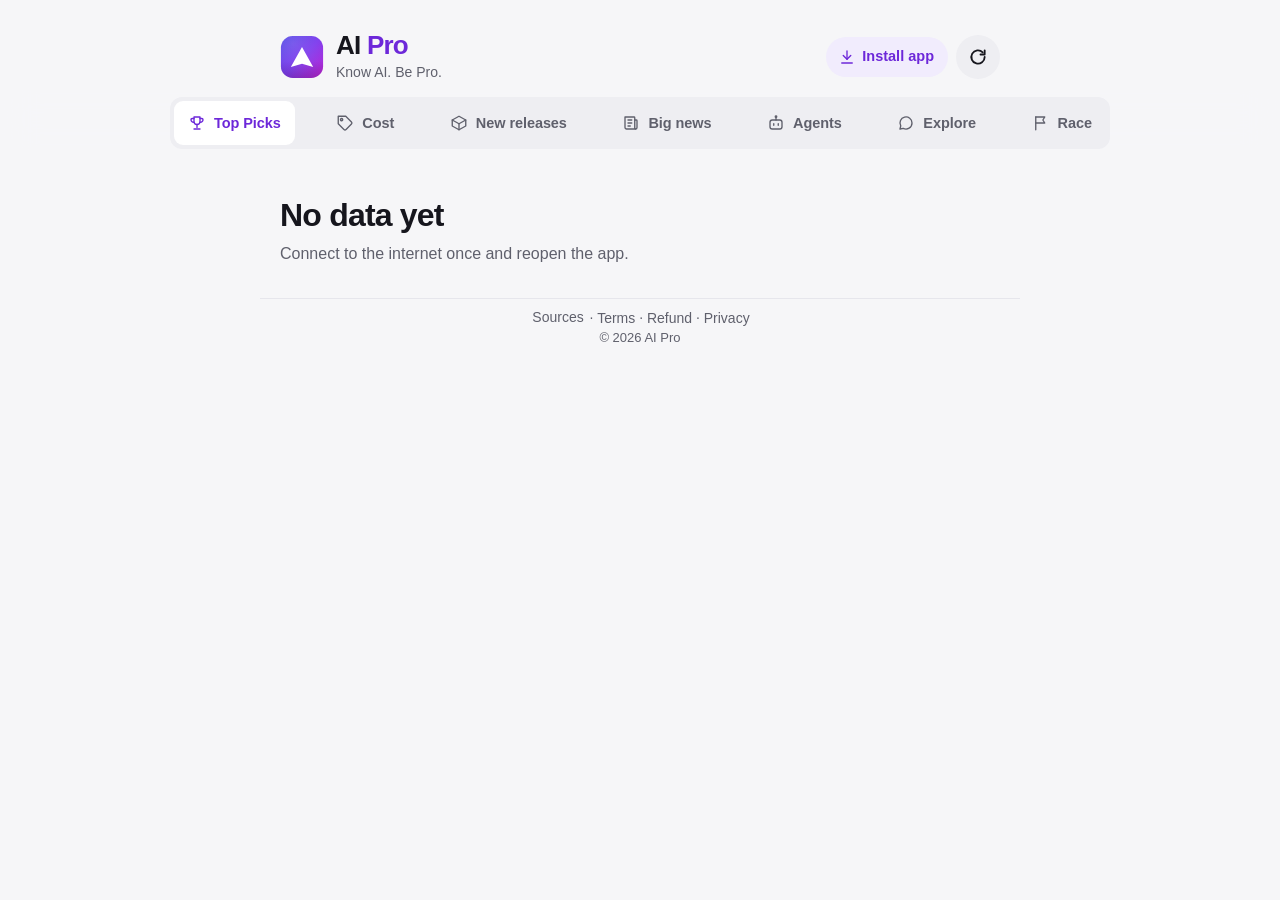
==== commit c0222525: "v16d8: Install app button (web only) + sources/dates behind tap + link overlap fix [skip ci]" ====
--- a/cloudflare-v9/index.html
+++ b/cloudflare-v9/index.html
@@ -48,6 +48,7 @@
     </div>
   </a>
   <div class="actions">
+    <button id="installbtn" class="installbtn" type="button" aria-label="Install app" title="Install app" hidden><svg viewBox="0 0 24 24" width="18" height="18" fill="none" stroke="currentColor" stroke-width="1.8" stroke-linecap="round" stroke-linejoin="round" aria-hidden="true"><path d="M12 4v11"/><path d="M7 10l5 5 5-5"/><path d="M5 20h14"/></svg><span class="itext" aria-hidden="true">Install<span class="iapp"> app</span></span></button>
     <button id="refresh" class="icon-btn" type="button" aria-label="Check for new data" title="Check for new data"><span aria-hidden="true"><svg width="22" height="22" viewBox="0 0 24 24" fill="none" stroke="currentColor" stroke-width="2.2" stroke-linecap="round" stroke-linejoin="round"><path d="M20 12a8 8 0 1 1-2.34-5.66"/><path d="M20 4v5h-5"/></svg></span></button>
   </div>
 </header>
--- a/cloudflare-v9/app.css
+++ b/cloudflare-v9/app.css
@@ -67,6 +67,17 @@
 .icon-btn svg{display:block;width:20px;height:20px}
 .icon-btn.spin span{display:inline-block;animation:spin 1s linear infinite;transform-origin:50% 50%}
 @keyframes spin{to{transform:rotate(360deg)}}
+
+/* "Install app": a flat purple-tint pill, shown by app.js only in a normal browser tab (never in the installed app) */
+.installbtn{display:inline-flex;align-items:center;justify-content:center;gap:6px;height:40px;min-width:40px;padding:0 14px 0 12px;margin:2px 0;border:0;border-radius:999px;
+  background:var(--tint);color:var(--accent);font-size:14.5px;font-weight:600;cursor:pointer;white-space:nowrap;transition:background-color .15s ease}
+.installbtn:hover{background:color-mix(in srgb,var(--tint),var(--accent) 12%)}
+.installbtn[hidden]{display:none}
+.installbtn svg{display:block;flex:none;width:18px;height:18px}
+/* the install sheet reuses the model picker's sheet; the matching step first, the others smaller */
+.istep{margin:4px 4px 12px;font-size:17px;font-weight:600;line-height:1.45}
+.iother{list-style:none;margin:0 4px;padding:0;font-size:14px;line-height:1.45;color:var(--muted)}
+.iother li{padding:4px 0}
 
 /* ---------------------------------------------------------------- tabs: bottom bar on phones */
 .tabs{position:fixed;left:0;right:0;bottom:0;z-index:30;
@@ -167,6 +178,24 @@
   border-radius:6px;padding:2px 8px;margin:0 8px 4px 0;vertical-align:2px}
 .srcs .rn small + small{margin-top:4px}
 .rn small.checked + small.checked{margin-top:0}
+
+/* source lines (v16d8): hidden until the row is tapped; a small chevron on the right turns when open */
+.rows li.xrow{cursor:pointer;align-items:flex-start}
+.rows li.xrow small.checked{display:none}
+.rows li.xrow.xopen small.checked{display:block;animation:fadein .18s ease both}
+/* links in source lines: a taller line and a smaller tap padding, so a link on one line never covers a link on the next
+   (line 26px; link box ≈ 17px text + 2 × 4px = 25px) */
+.rn small.checked{line-height:26px}
+.rn small.checked a{padding-block:4px}
+.rows li.xrow:focus-visible{outline:2px solid var(--accent);outline-offset:-2px}
+.xchev{flex:none;align-self:center;width:8px;height:8px;margin:0 4px 4px 0;border-right:2px solid var(--muted);border-bottom:2px solid var(--muted);
+  transform:rotate(45deg);transition:transform .2s var(--ease),border-color .15s ease}
+.xrow:hover .xchev{border-color:var(--accent)}
+.xrow.xopen .xchev{transform:rotate(225deg);margin:4px 4px 0 0;border-color:var(--accent)}
+/* news lists: date and source show inside the opened story (one tap); the row keeps a › on the right */
+.newsitem .nlink{position:relative;padding-right:32px}
+.newsitem .nlink .nmeta{display:none}
+.newsitem .nlink::after{content:"›";position:absolute;right:10px;top:50%;transform:translateY(-50%);color:var(--accent);font-weight:700;font-size:22px;line-height:1}
 
 /* ---------------------------------------------------------------- Agents */
 .abest{padding:20px 20px 8px;margin-bottom:8px}
@@ -550,4 +579,7 @@
   .tabs button{font-size:11px;letter-spacing:-.015em;padding:4px 0}
   .tabs .ti{width:40px}
 }
+/* narrow phones: "Install" (420 px and less), icon only under 370 px; it keeps aria-label "Install app" and a 40 px target */
+@media (max-width:420px){ .installbtn .iapp{display:none} }
+@media (max-width:369px){ .installbtn{padding:0;width:40px} .installbtn .itext{display:none} }
 @media (prefers-reduced-motion:reduce){*{animation:none!important;transition:none!important}}
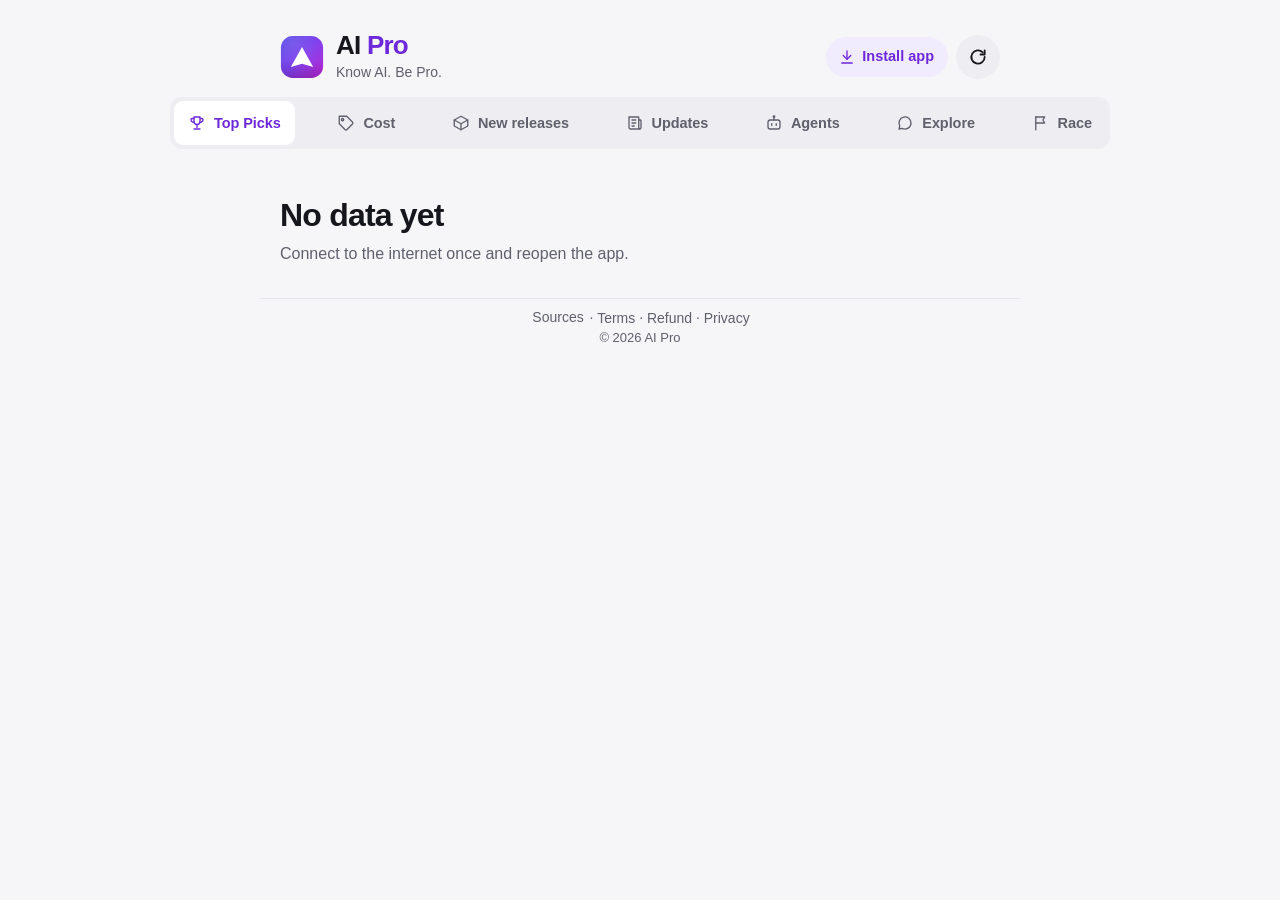
==== commit 3abec829: "v16f4: Race file upload, fair server timing, Updates tab, all plans in Cost, New releases + maker lo" ====
--- a/cloudflare-v9/index.html
+++ b/cloudflare-v9/index.html
@@ -5,7 +5,7 @@
 <meta name="viewport" content="width=device-width, initial-scale=1, viewport-fit=cover">
 <meta name="referrer" content="no-referrer">
 <title>AI Pro: which AI is best for what, what it costs, and what's new</title>
-<meta name="description" content="Which AI model is best for each job, what each one costs, the newest releases, the big news and AI agents. Picked by fixed rules from independent sources. Updates itself every day.">
+<meta name="description" content="Which AI model is best for each job, what each one costs, the newest releases, AI updates and AI agents. Picked by fixed rules from independent sources. Updates itself every day.">
 <meta name="theme-color" content="#0b1020" media="(prefers-color-scheme: dark)">
 <meta name="theme-color" content="#f5f7fb" media="(prefers-color-scheme: light)">
 <meta name="apple-mobile-web-app-capable" content="yes">
@@ -16,7 +16,7 @@
 <meta property="og:type" content="website">
 <meta property="og:site_name" content="AI Pro">
 <meta property="og:title" content="AI Pro — which AI is best, what it costs, ask them all">
-<meta property="og:description" content="See which AI is best for each job and what it costs, follow new releases and big news, and ask ChatGPT, Claude, Gemini and more at once.">
+<meta property="og:description" content="See which AI is best for each job and what it costs, follow new releases and AI updates, and ask ChatGPT, Claude, Gemini and more at once.">
 <meta property="og:url" content="https://ai-tracker-3x2.pages.dev/">
 <meta property="og:image" content="https://ai-tracker-3x2.pages.dev/icons/og-1200x630.png">
 <meta property="og:image:width" content="1200">
@@ -24,7 +24,7 @@
 <meta property="og:image:alt" content="AI Pro: which AI is best, what it costs, and ask them all at once">
 <meta name="twitter:card" content="summary_large_image">
 <meta name="twitter:title" content="AI Pro — which AI is best, what it costs, ask them all">
-<meta name="twitter:description" content="See which AI is best for each job and what it costs, follow new releases and big news, and ask ChatGPT, Claude, Gemini and more at once.">
+<meta name="twitter:description" content="See which AI is best for each job and what it costs, follow new releases and AI updates, and ask ChatGPT, Claude, Gemini and more at once.">
 <meta name="twitter:image" content="https://ai-tracker-3x2.pages.dev/icons/og-1200x630.png">
 <link rel="manifest" href="manifest.webmanifest">
 <link rel="icon" type="image/png" sizes="192x192" href="icons/icon-192.png">
@@ -57,7 +57,7 @@
     <button type="button" data-tab="best" aria-current="page" aria-label="Top Picks"><span class="ti" aria-hidden="true"><svg viewBox="0 0 24 24" width="22" height="22" fill="none" stroke="currentColor" stroke-width="1.8" stroke-linecap="round" stroke-linejoin="round"><path d="M8 4h8v6a4 4 0 0 1-8 0V4z"/><path d="M8 6H5.5A1.5 1.5 0 0 0 4 7.5 3.5 3.5 0 0 0 7.5 11H8"/><path d="M16 6h2.5A1.5 1.5 0 0 1 20 7.5a3.5 3.5 0 0 1-3.5 3.5H16"/><path d="M12 14v4"/><path d="M8 20h8"/></svg></span><span class="long">Top Picks</span><span class="short" aria-hidden="true">Picks</span></button>
     <button type="button" data-tab="cost" aria-label="Cost"><span class="ti" aria-hidden="true"><svg viewBox="0 0 24 24" width="22" height="22" fill="none" stroke="currentColor" stroke-width="1.8" stroke-linecap="round" stroke-linejoin="round"><path d="M20.6 13.4l-7.2 7.2a2 2 0 0 1-2.8 0L3 13V3h10l7.6 7.6a2 2 0 0 1 0 2.8z"/><circle cx="7.5" cy="7.5" r="1.5"/></svg></span><span class="long">Cost</span><span class="short" aria-hidden="true">Cost</span></button>
     <button type="button" data-tab="releases" aria-label="New releases"><span class="ti" aria-hidden="true"><svg viewBox="0 0 24 24" width="22" height="22" fill="none" stroke="currentColor" stroke-width="1.8" stroke-linecap="round" stroke-linejoin="round"><path d="M21 8l-9-5-9 5v8l9 5 9-5V8z"/><path d="M3 8l9 5 9-5"/><path d="M12 13v8"/></svg></span><span class="long">New releases</span><span class="short" aria-hidden="true">New</span></button>
-    <button type="button" data-tab="news" aria-label="Big news"><span class="ti" aria-hidden="true"><svg viewBox="0 0 24 24" width="22" height="22" fill="none" stroke="currentColor" stroke-width="1.8" stroke-linecap="round" stroke-linejoin="round"><path d="M4 4h12a1 1 0 0 1 1 1v14a1 1 0 0 0 1 1H6a2 2 0 0 1-2-2V4z"/><path d="M17 8h2a1 1 0 0 1 1 1v9a2 2 0 0 1-2 2"/><path d="M8 8h5M8 12h5M8 16h3"/></svg></span><span class="long">Big news</span><span class="short" aria-hidden="true">News</span></button>
+    <button type="button" data-tab="news" aria-label="Updates"><span class="ti" aria-hidden="true"><svg viewBox="0 0 24 24" width="22" height="22" fill="none" stroke="currentColor" stroke-width="1.8" stroke-linecap="round" stroke-linejoin="round"><path d="M4 4h12a1 1 0 0 1 1 1v14a1 1 0 0 0 1 1H6a2 2 0 0 1-2-2V4z"/><path d="M17 8h2a1 1 0 0 1 1 1v9a2 2 0 0 1-2 2"/><path d="M8 8h5M8 12h5M8 16h3"/></svg></span><span class="long">Updates</span><span class="short" aria-hidden="true">Updates</span></button>
     <button type="button" data-tab="agents" aria-label="Agents"><span class="ti" aria-hidden="true"><svg viewBox="0 0 24 24" width="22" height="22" fill="none" stroke="currentColor" stroke-width="1.8" stroke-linecap="round" stroke-linejoin="round"><rect x="4" y="8" width="16" height="12" rx="3"/><path d="M12 8V4.5"/><circle cx="12" cy="3.5" r="1"/><path d="M9 13v2M15 13v2"/></svg></span><span class="long">Agents</span><span class="short" aria-hidden="true">Agents</span></button>
     <button type="button" data-tab="ask" aria-label="Explore"><span class="ti" aria-hidden="true"><svg viewBox="0 0 24 24" width="22" height="22" fill="none" stroke="currentColor" stroke-width="1.8" stroke-linecap="round" stroke-linejoin="round"><path d="M20 12a8 8 0 0 1-11.7 7.1L4 20l1-4.2A8 8 0 1 1 20 12z"/></svg></span><span class="long">Explore</span><span class="short" aria-hidden="true">Explore</span></button>
     <button type="button" data-tab="race" aria-label="Race"><span class="ti" aria-hidden="true"><svg viewBox="0 0 24 24" width="22" height="22" fill="none" stroke="currentColor" stroke-width="1.8" stroke-linecap="round" stroke-linejoin="round"><path d="M5 21V4"/><path d="M5 4h12l-2.5 4L17 12H5"/></svg></span><span class="long">Race</span><span class="short" aria-hidden="true">Race</span></button>
--- a/cloudflare-v9/app.css
+++ b/cloudflare-v9/app.css
@@ -192,6 +192,18 @@
   transform:rotate(45deg);transition:transform .2s var(--ease),border-color .15s ease}
 .xrow:hover .xchev{border-color:var(--accent)}
 .xrow.xopen .xchev{transform:rotate(225deg);margin:4px 4px 0 0;border-color:var(--accent)}
+/* v16f3: every plan of an app, shown when its row is tapped: one plan per line, the price on the right */
+.rows li.xrow{flex-wrap:wrap;row-gap:0}
+.rows li.xrow > .rn{flex:1 1 0}                                     /* the name column shrinks; "Free ✓" and the chevron stay on the first line */
+.rows li.xrow > .xmore{order:9;flex:1 1 100%;min-width:0;display:none}
+.rows li.xrow.xopen > .xmore{display:block;animation:fadein .18s ease both}
+.plist{display:block;margin:8px 0 4px;padding:2px 12px;border-radius:10px;background:var(--soft)}
+.pl{display:flex;align-items:baseline;justify-content:space-between;gap:12px;padding:7px 0;font-size:14.5px;line-height:1.35}
+.pl + .pl{border-top:1px solid color-mix(in srgb,var(--text) 8%,transparent)}
+.pln{min-width:0;color:var(--text);overflow-wrap:break-word}
+.pnote{color:var(--muted);font-size:13px}
+.plp{flex:none;color:var(--text);font-weight:600;font-variant-numeric:tabular-nums;white-space:nowrap}
+.plp .stale{margin-left:4px}
 /* news lists: date and source show inside the opened story (one tap); the row keeps a › on the right */
 .newsitem .nlink{position:relative;padding-right:32px}
 .newsitem .nlink .nmeta{display:none}
@@ -324,6 +336,34 @@
 .askbtn:not(.off):hover{background:var(--tint)}
 .fastmodel{margin-top:8px;font-size:14px}
 
+/* ---------------------------------------------------------------- files (v16f): Attach, the limit line, file chips (Explore and Race) */
+.attach{margin-top:8px}
+.attachbar{display:flex;align-items:center;flex-wrap:wrap;gap:4px 12px;min-height:44px}
+.attachbtn{display:inline-flex;align-items:center;gap:6px;min-height:40px;padding:0 14px 0 10px;border:0;border-radius:10px;background:var(--tint);color:var(--accent);
+  font:inherit;font-size:15px;font-weight:600;cursor:pointer;transition:background-color .15s ease}
+.attachbtn:hover:not([disabled]){background:color-mix(in srgb,var(--tint),var(--accent) 12%)}
+.attachbtn[disabled]{opacity:.45;cursor:not-allowed}
+.attachbtn svg{display:block;flex:none}
+.attachlim{font-size:13.5px;color:var(--muted)}
+.fchips{list-style:none;margin:8px 0 0;padding:0;display:flex;flex-wrap:wrap;gap:8px}
+.fchip{display:flex;align-items:center;gap:8px;min-width:0;max-width:100%;min-height:44px;padding:0 0 0 10px;border-radius:10px;background:var(--soft);font-size:14px}
+.fchip .ficon{flex:none;display:grid;place-items:center;color:var(--accent)}
+.fchip .ficon svg{display:block}
+.fchip .fcname{min-width:0;max-width:220px;overflow:hidden;text-overflow:ellipsis;white-space:nowrap;font-weight:600}
+.fchip .fcsize{flex:none;color:var(--muted);font-size:13px;font-variant-numeric:tabular-nums}
+.fchip.reading .fcsize{color:var(--accent)}
+.fchip.reading .ficon{animation:fpulse 1s ease-in-out infinite alternate}
+@keyframes fpulse{to{opacity:.35}}
+.fcx{flex:none;display:grid;place-items:center;width:40px;height:44px;margin:0;padding:0;border:0;border-radius:0 10px 10px 0;background:none;color:var(--muted);font-size:20px;line-height:1;cursor:pointer}
+.fcx:hover:not([disabled]){color:var(--text)}
+.fcx[disabled]{opacity:.45;cursor:not-allowed}
+.fnotice{margin:8px 0 0;font-size:13.5px}
+.fmsg{margin:8px 0 0;font-size:14px}
+.fmsg:empty{display:none}
+/* an answer / lane from an AI that can't read images */
+.acard h4 .imgskip,.lhead .imgskip{display:inline-block;margin-left:4px;padding:1px 8px;border-radius:6px;background:var(--none-soft);color:var(--muted);
+  font-size:12.5px;font-weight:600;white-space:nowrap;vertical-align:2px}
+
 /* ---------------------------------------------------------------- model picker: bottom sheet on phones, small dialog on wide screens */
 .sheetwrap{position:fixed;inset:0;z-index:60;display:flex;align-items:flex-end;justify-content:center}
 .sheetwrap[hidden]{display:none}
@@ -435,6 +475,22 @@
 .lane.failed .lbar i{background:var(--warn)}
 @keyframes lanego{from{transform:translateX(-40%)}to{transform:translateX(220%)}}
 .ltext{margin:12px 0 0;white-space:pre-wrap;line-height:1.55}
+/* v16f2: the helper's numbers under each answer; the live clock while running is only a hint */
+.lmeta{margin:8px 0 0;font-size:13.5px;line-height:1.5;color:var(--muted);font-variant-numeric:tabular-nums}
+.lmeta b{color:var(--text);font-weight:600}
+.lmeta.live{color:var(--accent)}
+.ltime.live{opacity:.6}
+/* "Best of 3": one switch row (a soft surface, no border) */
+.b3{display:flex;align-items:center;gap:12px;min-height:52px;margin:16px 0 0;padding:8px 12px;border-radius:12px;background:var(--soft);cursor:pointer}
+.b3 input{-webkit-appearance:none;appearance:none;position:relative;flex:none;width:40px;height:24px;margin:0;border-radius:12px;background:var(--soft-2);cursor:pointer;transition:background-color .15s ease}
+.b3 input::after{content:"";position:absolute;top:2px;left:2px;width:20px;height:20px;border-radius:50%;background:#fff;box-shadow:0 1px 2px rgba(0,0,0,.25);transition:transform .2s var(--ease)}
+.b3 input:checked{background:var(--brand)}
+.b3 input:checked::after{transform:translateX(16px)}
+.b3 input:focus-visible{outline:2px solid var(--accent);outline-offset:2px}
+.b3 input:disabled{opacity:.5;cursor:not-allowed}
+.b3t{display:flex;flex-direction:column;min-width:0}
+.b3t b{font-size:15px;font-weight:600}
+.b3t small{font-size:13px;color:var(--muted)}
 .ltext.muted{color:var(--muted)}
 .ltext.bad{color:var(--warn)}
 
@@ -478,6 +534,25 @@
 .rbar i{display:block;height:100%;border-radius:4px;background:var(--accent)}
 .rbody small{display:block;color:var(--muted);font-size:13.5px}
 .fnote{margin:12px 0 0;font-size:13.5px}
+/* v16f3: Translation lines, and "How we score privacy" (a tap-to-open row inside the finder) */
+.ftrans{margin:12px 0 0;font-size:13.5px;line-height:1.5}
+.ftrans a{display:block;color:var(--accent);overflow-wrap:anywhere}
+.ftrans a + br + a{margin-top:6px}
+.fpriv{padding:0;margin-top:8px;border-top:1px solid var(--line)}
+.fpriv li.xrow{padding:12px 0}
+.pvhow,.pvsrc{margin:8px 0 0;font-size:13.5px;color:var(--muted);line-height:1.45}
+.pvsrc a{color:var(--accent);overflow-wrap:anywhere}
+.pvapp{padding:8px 0}
+.pvapp + .pvapp{border-top:1px solid color-mix(in srgb,var(--text) 8%,transparent)}
+.pvapp .pl{padding:0}
+.pvline{display:block;margin-top:2px;line-height:1.4}
+.pvchk{list-style:none;margin:6px 0 0;padding:0;display:grid;gap:4px;font-size:13.5px;line-height:1.4;color:var(--text)}
+.rows .pvchk li{display:flex;gap:8px;align-items:baseline;min-width:0;padding:0;border:0}
+.pvchk li > span:last-child{min-width:0;overflow-wrap:anywhere}
+.pvchk a{color:var(--accent);margin-left:2px}
+.pvok,.pvno{flex:none;width:14px;font-weight:700;text-align:center}
+.pvok{color:var(--good)}
+.pvno{color:var(--warn)}
 
 /* ---------------------------------------------------------------- New releases: one surface per card; the whole card is the tap target */
 .rels{list-style:none;margin:0;padding:0;display:grid;grid-template-columns:minmax(0,1fr);gap:8px}
@@ -490,6 +565,17 @@
 .relcard .rt a::after{content:"";position:absolute;inset:0;border-radius:12px}
 .relcard .rt a:focus-visible{outline:none}
 .relcard:has(a:focus-visible){outline:2px solid var(--accent);outline-offset:2px}
+/* v16f3: the model's name is a button over the whole card (it opens the model's sheet) */
+.relcard .rtb{display:inline;margin:0;padding:0;border:0;background:none;color:var(--text);font:inherit;font-weight:600;text-align:left;cursor:pointer;overflow-wrap:anywhere}
+.relcard .rtb::after{content:"";position:absolute;inset:0;border-radius:12px}
+.relcard .rtb:focus-visible{outline:none}
+.relcard:has(.rtb:focus-visible){outline:2px solid var(--accent);outline-offset:2px}
+/* a maker's logo on a small white tile (both themes: some logos are one dark colour); the letter only if the file can't load */
+.mlogo{position:relative;flex:none;display:grid;place-items:center;width:40px;height:40px;border-radius:10px;background:#fff;box-shadow:inset 0 0 0 1px rgba(16,16,24,.06)}
+.mlogo img{display:block;width:24px;height:24px}
+.mlogo .mletter{display:none;font-weight:650;font-size:16px;color:#3b3b48}
+.mlogo.broken img{display:none}
+.mlogo.broken .mletter{display:block}
 .relcard:hover{background:color-mix(in srgb,var(--card) 70%,var(--tint))}
 .relcard .rm{font-size:14px;color:var(--muted)}
 .relcard .badge{font-size:11px;padding:1px 6px;vertical-align:2px}
@@ -513,6 +599,18 @@
 .story .sth:focus{outline:none}
 .story .smeta{margin:0 0 16px;font-size:14.5px;color:var(--muted)}
 .sbody p{margin:0 0 16px;font-size:17px;line-height:1.65;overflow-wrap:anywhere}
+
+/* ---------------------------------------------------------------- v16f3: the sheet about one released model */
+.relsheet .sheethead{align-items:flex-start;margin-bottom:12px}
+.relhead{display:flex;align-items:center;gap:12px;min-width:0;padding-top:4px}
+.relht{min-width:0}
+.relht h3{margin:0;font-size:18px;line-height:1.3;font-weight:650;letter-spacing:-.01em;overflow-wrap:anywhere}
+.relsub{margin:2px 0 0;font-size:13.5px;color:var(--muted)}
+.reldesc{margin:0 4px 4px;font-size:15px;line-height:1.55}
+.relh4{margin:16px 4px 4px;font-size:12px;font-weight:650;letter-spacing:.06em;text-transform:uppercase;color:var(--muted)}
+.rellist{list-style:none;margin:0 4px;padding:0}
+.rellist li{padding:4px 0;font-size:15px;line-height:1.45}
+.relsrc{margin:16px 4px 0;font-size:13.5px}
 
 /* ---------------------------------------------------------------- tablet and wider: tabs become one row at the top */
 @media (min-width:700px){
@@ -534,7 +632,6 @@
   .chips{grid-template-columns:repeat(4,minmax(0,1fr))}
   .lanes{grid-template-columns:repeat(2,minmax(0,1fr))}
   .racechips{grid-template-columns:repeat(4,minmax(0,1fr))}
-  .rels{grid-template-columns:repeat(2,minmax(0,1fr))}
   .toast,.swupdate,.offline{bottom:24px}
   .view h2{font-size:32px;margin-top:40px}
 }
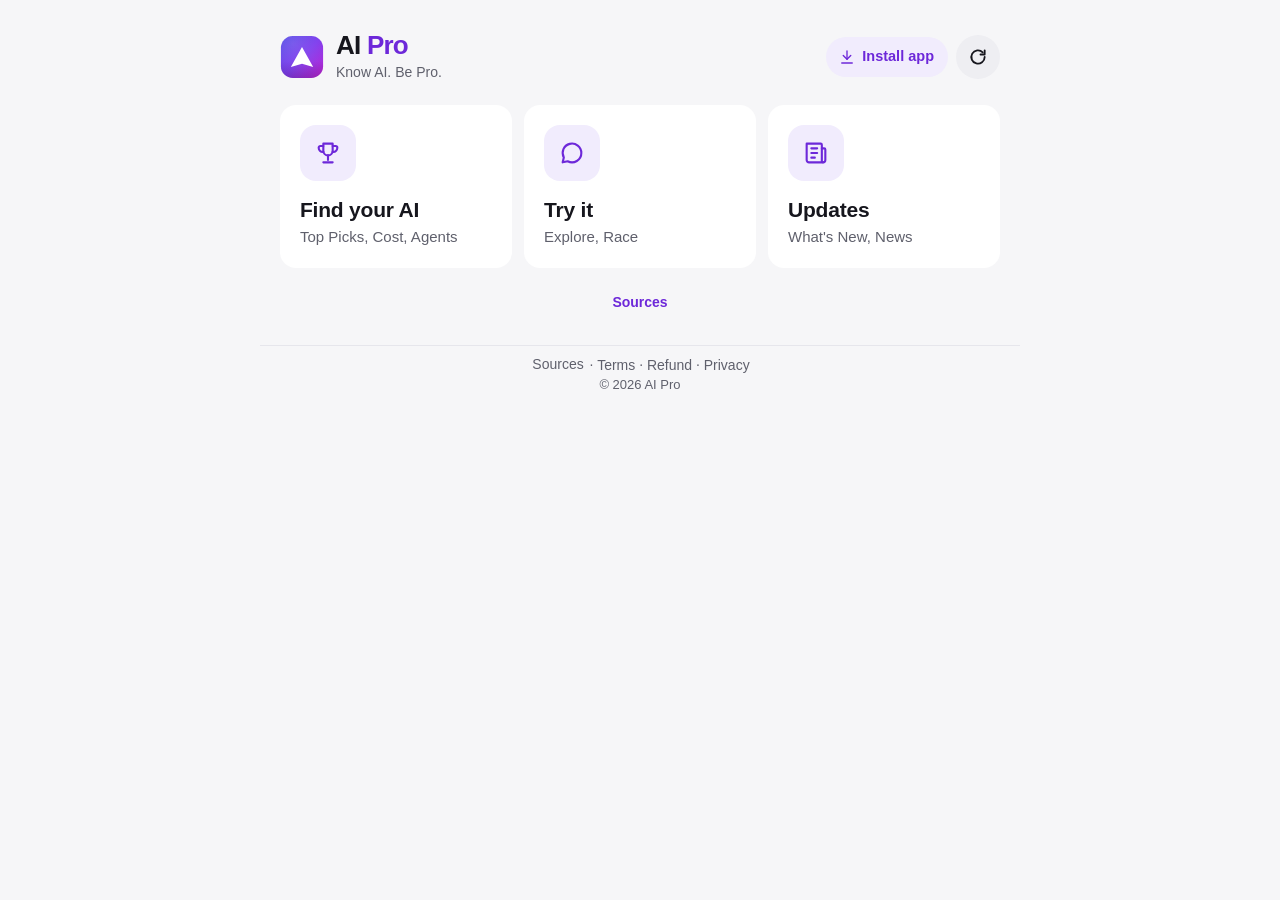
==== commit 1ee73a82: "v17d: 3-button home (Find your AI / Try it / Updates), line icons, one-line Top Picks, Google AI Ult" ====
--- a/cloudflare-v9/index.html
+++ b/cloudflare-v9/index.html
@@ -34,7 +34,7 @@
 <body>
 <a class="skip" href="#main">Skip to content</a>
 <header class="top page">
-  <a class="brand" href="#best" data-tab="best" aria-label="AI Pro, home">
+  <a class="brand" href="#home" data-tab="home" aria-label="AI Pro, home">
     <svg class="mark" width="48" height="48" viewBox="0 0 96 96" aria-hidden="true" focusable="false">
       <defs><linearGradient id="markg" x1="0" y1="0" x2="1" y2="1"><stop offset="0" stop-color="#4f46e5"/><stop offset=".5" stop-color="#7c3aed"/><stop offset="1" stop-color="#c026d3"/></linearGradient><radialGradient id="markgl" cx=".28" cy=".18" r=".85"><stop offset="0" stop-color="#fff" stop-opacity=".14"/><stop offset="1" stop-color="#fff" stop-opacity="0"/></radialGradient><linearGradient id="marksh" x1="0" y1="0" x2="0" y2="1"><stop offset=".6" stop-color="#000" stop-opacity="0"/><stop offset="1" stop-color="#000" stop-opacity=".16"/></linearGradient></defs>
       <rect x="2" y="2" width="92" height="92" rx="26" fill="url(#markg)"/>
@@ -52,17 +52,6 @@
     <button id="refresh" class="icon-btn" type="button" aria-label="Check for new data" title="Check for new data"><span aria-hidden="true"><svg width="22" height="22" viewBox="0 0 24 24" fill="none" stroke="currentColor" stroke-width="2.2" stroke-linecap="round" stroke-linejoin="round"><path d="M20 12a8 8 0 1 1-2.34-5.66"/><path d="M20 4v5h-5"/></svg></span></button>
   </div>
 </header>
-<nav class="tabs" id="tabs" aria-label="Main">
-  <div class="pill">
-    <button type="button" data-tab="best" aria-current="page" aria-label="Top Picks"><span class="ti" aria-hidden="true"><svg viewBox="0 0 24 24" width="22" height="22" fill="none" stroke="currentColor" stroke-width="1.8" stroke-linecap="round" stroke-linejoin="round"><path d="M8 4h8v6a4 4 0 0 1-8 0V4z"/><path d="M8 6H5.5A1.5 1.5 0 0 0 4 7.5 3.5 3.5 0 0 0 7.5 11H8"/><path d="M16 6h2.5A1.5 1.5 0 0 1 20 7.5a3.5 3.5 0 0 1-3.5 3.5H16"/><path d="M12 14v4"/><path d="M8 20h8"/></svg></span><span class="long">Top Picks</span><span class="short" aria-hidden="true">Picks</span></button>
-    <button type="button" data-tab="cost" aria-label="Cost"><span class="ti" aria-hidden="true"><svg viewBox="0 0 24 24" width="22" height="22" fill="none" stroke="currentColor" stroke-width="1.8" stroke-linecap="round" stroke-linejoin="round"><path d="M20.6 13.4l-7.2 7.2a2 2 0 0 1-2.8 0L3 13V3h10l7.6 7.6a2 2 0 0 1 0 2.8z"/><circle cx="7.5" cy="7.5" r="1.5"/></svg></span><span class="long">Cost</span><span class="short" aria-hidden="true">Cost</span></button>
-    <button type="button" data-tab="releases" aria-label="New releases"><span class="ti" aria-hidden="true"><svg viewBox="0 0 24 24" width="22" height="22" fill="none" stroke="currentColor" stroke-width="1.8" stroke-linecap="round" stroke-linejoin="round"><path d="M21 8l-9-5-9 5v8l9 5 9-5V8z"/><path d="M3 8l9 5 9-5"/><path d="M12 13v8"/></svg></span><span class="long">New releases</span><span class="short" aria-hidden="true">New</span></button>
-    <button type="button" data-tab="news" aria-label="Updates"><span class="ti" aria-hidden="true"><svg viewBox="0 0 24 24" width="22" height="22" fill="none" stroke="currentColor" stroke-width="1.8" stroke-linecap="round" stroke-linejoin="round"><path d="M4 4h12a1 1 0 0 1 1 1v14a1 1 0 0 0 1 1H6a2 2 0 0 1-2-2V4z"/><path d="M17 8h2a1 1 0 0 1 1 1v9a2 2 0 0 1-2 2"/><path d="M8 8h5M8 12h5M8 16h3"/></svg></span><span class="long">Updates</span><span class="short" aria-hidden="true">Updates</span></button>
-    <button type="button" data-tab="agents" aria-label="Agents"><span class="ti" aria-hidden="true"><svg viewBox="0 0 24 24" width="22" height="22" fill="none" stroke="currentColor" stroke-width="1.8" stroke-linecap="round" stroke-linejoin="round"><rect x="4" y="8" width="16" height="12" rx="3"/><path d="M12 8V4.5"/><circle cx="12" cy="3.5" r="1"/><path d="M9 13v2M15 13v2"/></svg></span><span class="long">Agents</span><span class="short" aria-hidden="true">Agents</span></button>
-    <button type="button" data-tab="ask" aria-label="Explore"><span class="ti" aria-hidden="true"><svg viewBox="0 0 24 24" width="22" height="22" fill="none" stroke="currentColor" stroke-width="1.8" stroke-linecap="round" stroke-linejoin="round"><path d="M20 12a8 8 0 0 1-11.7 7.1L4 20l1-4.2A8 8 0 1 1 20 12z"/></svg></span><span class="long">Explore</span><span class="short" aria-hidden="true">Explore</span></button>
-    <button type="button" data-tab="race" aria-label="Race"><span class="ti" aria-hidden="true"><svg viewBox="0 0 24 24" width="22" height="22" fill="none" stroke="currentColor" stroke-width="1.8" stroke-linecap="round" stroke-linejoin="round"><path d="M5 21V4"/><path d="M5 4h12l-2.5 4L17 12H5"/></svg></span><span class="long">Race</span><span class="short" aria-hidden="true">Race</span></button>
-  </div>
-</nav>
 <main id="main" class="page" tabindex="-1">
   <div id="view" class="view"><p class="sub">Loading…</p></div>
 </main>
--- a/cloudflare-v9/app.css
+++ b/cloudflare-v9/app.css
@@ -3,7 +3,7 @@
    - a card is ONE soft surface (no border, no shadow, 12px corners); rows inside it are split by at most one hairline
    - spacing on an 8px grid (4px for tight inner gaps)
    - primary = solid brand purple; secondary = soft surface; text buttons = accent text only
-   Phone: 7 tabs in a bar at the bottom (line icons + short labels). Tablet: one row at the top; wide screens: full labels.
+   v17: no tab bar. A home screen with 3 big cards opens 3 sections; each section has a back bar and segmented tabs.
    Light and dark follow the phone's setting (no switch). */
 :root{
   --bg:#f6f6f8;--card:#ffffff;--soft:#eeeef2;--soft-2:#e4e4ea;--text:#16161d;--muted:#5f606c;--line:#e6e6ec;
@@ -12,7 +12,7 @@
   --tie:#6d28d9;--tie-soft:#f1ecfd;--new:#6d28d9;--new-soft:#f1ecfd;--none-soft:#eeeef2;
   --brand-soft:#f1ecfd;--pro:#6d28d9;
   --shadow:none;--float:0 8px 28px rgba(16,16,24,.14);
-  --r:12px;--nav:72px;
+  --r:12px;--nav:0px;
   --ease:cubic-bezier(.2,.8,.2,1);
   color-scheme:light;
 }
@@ -79,21 +79,37 @@
 .iother{list-style:none;margin:0 4px;padding:0;font-size:14px;line-height:1.45;color:var(--muted)}
 .iother li{padding:4px 0}
 
-/* ---------------------------------------------------------------- tabs: bottom bar on phones */
-.tabs{position:fixed;left:0;right:0;bottom:0;z-index:30;
-  background:color-mix(in srgb,var(--card) 88%,transparent);-webkit-backdrop-filter:saturate(1.6) blur(18px);backdrop-filter:saturate(1.6) blur(18px);
-  border-top:1px solid var(--line);
-  padding:6px max(4px,env(safe-area-inset-right,0px)) calc(6px + env(safe-area-inset-bottom,0px)) max(4px,env(safe-area-inset-left,0px))}
-.tabs .pill{display:grid;grid-template-columns:repeat(7,minmax(0,1fr));gap:0;max-width:620px;margin:0 auto}
-.tabs button{border:0;background:none;cursor:pointer;color:var(--muted);border-radius:12px;min-height:56px;min-width:0;
-  display:flex;flex-direction:column;align-items:center;justify-content:center;gap:4px;font-size:11.5px;font-weight:550;line-height:1.1;
-  padding:4px 1px;text-align:center;letter-spacing:-.005em;transition:color .15s ease}
-.tabs .ti{display:grid;place-items:center;width:52px;height:30px;border-radius:15px;transition:background-color .2s ease,color .2s ease}
-.tabs .ti svg{width:22px;height:22px;display:block}
-.tabs .long{display:none}
-.tabs button:hover{color:var(--text)}
-.tabs button[aria-current="page"]{color:var(--accent);font-weight:650}
-.tabs button[aria-current="page"] .ti{background:var(--tint)}
+/* ---------------------------------------------------------------- v17: home (3 big cards) and the section bar */
+.home{display:grid;grid-template-columns:minmax(0,1fr);gap:12px;margin-top:24px}
+.hcard{display:flex;align-items:center;gap:16px;width:100%;min-height:96px;margin:0;padding:20px;border:0;border-radius:16px;background:var(--card);
+  color:var(--text);font:inherit;text-align:left;cursor:pointer;transition:background-color .15s ease}
+.hcard:hover{background:color-mix(in srgb,var(--card) 70%,var(--tint))}
+.hib{flex:none;display:grid;place-items:center;width:56px;height:56px;border-radius:16px;background:var(--tint);color:var(--accent)}
+.hib svg,.hch svg,.secback svg{display:block}
+.htx{flex:1 1 auto;min-width:0;display:flex;flex-direction:column}
+.htx b{font-size:21px;line-height:1.25;font-weight:650;letter-spacing:-.01em}
+.htx small{margin-top:2px;font-size:15px;color:var(--muted)}
+.hch{flex:none;color:var(--muted)}
+.homefoot{margin:24px 0 0;text-align:center;font-size:14px;color:var(--muted)}
+.homefoot .linkbtn{font-weight:600}
+.secbar{margin:16px 0 0}
+.secback{display:inline-flex;align-items:center;gap:2px;min-height:44px;margin:0 0 0 -10px;padding:0 12px 0 4px;border:0;border-radius:10px;
+  background:none;color:var(--accent);font:inherit;font-size:16px;font-weight:550;cursor:pointer}
+.secback:hover{background:var(--tint)}
+.sectt{margin:4px 0 12px;font-size:30px;line-height:1.15;font-weight:700;letter-spacing:-.025em}
+/* segmented tabs: one soft track, the current tab is purple (the only accent) */
+.stabs{display:flex;gap:4px;padding:4px;border-radius:12px;background:var(--soft)}
+.stab{flex:1 1 0;min-width:0;min-height:44px;margin:0;padding:0 8px;border:0;border-radius:9px;background:none;color:var(--text);
+  font:inherit;font-size:15px;font-weight:600;cursor:pointer;white-space:nowrap;overflow:hidden;text-overflow:ellipsis;transition:background-color .15s ease,color .15s ease}
+.stab:hover{background:var(--soft-2)}
+.stab.on{background:var(--brand);color:var(--on-accent)}
+.secbar + h2{margin-top:24px}
+
+/* v17b: small line icons next to words (stale, Fast, Searched the web, ✓/✗ lines); they take the text's colour */
+.ic{display:inline-block;flex:none;width:1em;height:1em;vertical-align:-.14em}
+.ic.acc{color:var(--accent)}
+.askcta .ic{width:20px;height:20px;vertical-align:-.25em}
+.tiphead .ic{width:16px;height:16px;color:var(--accent)}
 
 /* ---------------------------------------------------------------- content */
 main:focus{outline:none}
@@ -111,11 +127,23 @@
 .prose b{color:var(--text);font-weight:600}
 
 /* ---------------------------------------------------------------- Top Picks cards */
-details.pick{background:var(--card);border:0;border-radius:var(--r);box-shadow:none}
+/* v17b: one flat list, one compact row per task (icon · task · winner · ›), one hairline between rows; tap = details */
+.picklist{overflow:hidden}
+details.pick{background:none;border:0;border-radius:0;box-shadow:none}
+details.pick + details.pick{border-top:1px solid var(--line)}
 details > summary{list-style:none;cursor:pointer}
 details > summary::-webkit-details-marker{display:none}
-.pick > summary{display:grid;grid-template-columns:48px minmax(0,1fr) 20px;gap:16px;align-items:center;padding:16px;border-radius:var(--r);transition:background-color .15s ease}
+.pick > summary{display:flex;align-items:center;gap:12px;min-height:52px;padding:0 16px;transition:background-color .15s ease}
 .pick > summary:hover{background:color-mix(in srgb,var(--soft) 45%,transparent)}
+.pick > summary:focus-visible{outline:2px solid var(--accent);outline-offset:-2px;border-radius:var(--r)}
+.pico{flex:none;display:grid;place-items:center;width:24px;height:24px;color:var(--accent)}
+.pico .ic{width:22px;height:22px}
+/* the winner keeps its full name first (up to 64% of the row); the task name takes the rest */
+.plab{flex:1 1 0;min-width:0;font-size:15.5px;font-weight:500;color:var(--text);white-space:nowrap;overflow:hidden;text-overflow:ellipsis}
+.pwin{flex:0 1 auto;max-width:64%;min-width:0;text-align:right;font-size:15.5px;font-weight:650;color:var(--text);white-space:nowrap;overflow:hidden;text-overflow:ellipsis}
+.pick > summary .chev{flex:none}
+.afterpicks{margin-top:24px}
+.picklist + .note{margin-top:12px}
 .ico{width:48px;height:48px;border-radius:12px;background:var(--soft);display:grid;place-items:center;font-size:24px;line-height:1}
 .pt{display:flex;flex-direction:column;min-width:0}
 .lab{font-size:13px;font-weight:600;letter-spacing:.02em;color:var(--muted)}
@@ -133,7 +161,9 @@
 .chev{width:9px;height:9px;border-right:2px solid var(--muted);border-bottom:2px solid var(--muted);
   transform:rotate(-45deg);justify-self:center;transition:transform .2s var(--ease)}
 details[open] > summary .chev{transform:rotate(45deg) translate(-2px,-2px)}
-.pick .body{padding:0 16px 16px 80px}
+.pick > summary .chev{width:8px;height:8px}
+.pick .body{padding:0 16px 16px 52px}
+.pick .body .who{margin:0 0 8px}
 .pick .body p{margin:0 0 8px}
 .why{font-size:16px;color:var(--text)}
 .newnote{color:var(--muted);font-size:15px}
@@ -212,7 +242,8 @@
 /* ---------------------------------------------------------------- Agents */
 .abest{padding:20px 20px 8px;margin-bottom:8px}
 .abest h3{margin:0 0 8px;display:flex;align-items:center;gap:12px}
-.ico.sm{width:36px;height:36px;border-radius:10px;font-size:20px;flex:none}
+.ico.sm{width:36px;height:36px;border-radius:10px;font-size:20px;flex:none;background:var(--tint);color:var(--accent)}
+.ico.sm .ic{width:20px;height:20px}
 .abest .rows{padding:0}
 .abest .why{margin:8px 0 12px}
 b.big{font-size:20px;font-weight:700;letter-spacing:-.02em}
@@ -313,6 +344,8 @@
 .asrcs a{display:block;min-height:40px;line-height:40px;padding:0 2px;max-width:100%;min-width:0;overflow:hidden;text-overflow:ellipsis;white-space:nowrap;
   color:var(--muted);text-decoration:none}
 .asrcs a:hover,.asrcs a:focus-visible{color:var(--accent);text-decoration:underline}
+/* v16h2: web sources are plain text (no links out of the app) */
+.asrcs .asrc{display:block;padding:6px 2px;line-height:1.4;max-width:100%;min-width:0;overflow:hidden;text-overflow:ellipsis;white-space:nowrap;color:var(--text)}
 /* the buy / code box (inside the Ask card: a soft well, no border) and the "Paid!" box */
 .outbox,.paidbox{padding:16px;margin-top:12px}
 .outbox{background:var(--soft)}
@@ -589,6 +622,7 @@
 .newsitem .nlink{display:block;margin:-8px;padding:8px;border-radius:10px;color:inherit;text-decoration:none;transition:background-color .15s ease}
 .newsitem .nlink:hover,.newsitem .nlink:active{background:var(--soft)}
 .newsitem .nlink:focus-visible{outline:2px solid var(--accent);outline-offset:0;border-radius:10px}
+.newsitem .nlink{padding-right:32px}                              /* v17: room for the › (the padding above reset it) */
 .newsitem .nlink .nt{color:var(--text)}
 .newsitem .go{color:var(--accent);font-weight:700;font-size:16px;margin-left:4px;line-height:1}
 .story{max-width:680px}
@@ -612,19 +646,14 @@
 .rellist li{padding:4px 0;font-size:15px;line-height:1.45}
 .relsrc{margin:16px 4px 0;font-size:13.5px}
 
-/* ---------------------------------------------------------------- tablet and wider: tabs become one row at the top */
+/* ---------------------------------------------------------------- tablet and wider */
 @media (min-width:700px){
   :root{--nav:0px}
   body{padding-bottom:48px}
+  .home{grid-template-columns:repeat(3,minmax(0,1fr))}           /* wide: the 3 cards in one row */
+  .hcard{flex-direction:column;align-items:flex-start;min-height:0}
+  .hch{display:none}
   .top{padding-top:calc(32px + env(safe-area-inset-top,0px))}
-  .tabs{position:sticky;top:0;bottom:auto;background:color-mix(in srgb,var(--bg) 86%,transparent);border-top:0;
-    padding:calc(16px + env(safe-area-inset-top,0px)) max(20px,env(safe-area-inset-right,0px)) 8px max(20px,env(safe-area-inset-left,0px))}
-  /* a segmented control: one soft track, the current tab is a raised card-coloured segment */
-  .tabs .pill{max-width:760px;grid-template-columns:repeat(7,auto);justify-content:space-between;background:var(--soft);border:0;border-radius:12px;padding:4px;box-shadow:none}
-  .tabs button{flex-direction:row;gap:8px;min-height:44px;border-radius:9px;font-size:14.5px;font-weight:550;padding:0 12px;white-space:nowrap;transition:background-color .15s ease,color .15s ease}
-  .tabs .ti{width:auto;height:auto;border-radius:0;background:none!important}
-  .tabs .ti svg{width:18px;height:18px}
-  .tabs button[aria-current="page"]{background:var(--card);color:var(--accent)}
   .wide-only{display:inline-flex}
   .askbar.isempty{min-height:44px;margin-top:8px}       /* wide: "Open all" is there */
   .phone-only{display:none}
@@ -635,17 +664,10 @@
   .toast,.swupdate,.offline{bottom:24px}
   .view h2{font-size:32px;margin-top:40px}
 }
-@media (min-width:900px){
-  .tabs .long{display:inline}
-  .tabs .short{display:none}
-  .tabs .pill{max-width:940px}                               /* 7 full labels fit in one row */
-  .tabs button{padding:0 14px}
-}
 @media (max-width:420px){
   .wordmark{font-size:24px}
   .brand .mark{width:42px;height:42px}
   .tagline{font-size:13.5px}
-  .pick > summary{grid-template-columns:44px minmax(0,1fr) 20px;gap:12px;padding:16px}
   .ico{width:44px;height:44px;font-size:22px}
   .name{font-size:19px}
   .pick .body{padding:0 16px 16px 16px}
@@ -672,9 +694,6 @@
   .chip input{width:16px;height:16px;border-radius:5px}
   .chip b{font-size:14px}
   .chipmodel{width:30px}
-  .tabs{padding-left:max(2px,env(safe-area-inset-left,0px));padding-right:max(2px,env(safe-area-inset-right,0px))}
-  .tabs button{font-size:11px;letter-spacing:-.015em;padding:4px 0}
-  .tabs .ti{width:40px}
 }
 /* narrow phones: "Install" (420 px and less), icon only under 370 px; it keeps aria-label "Install app" and a 40 px target */
 @media (max-width:420px){ .installbtn .iapp{display:none} }
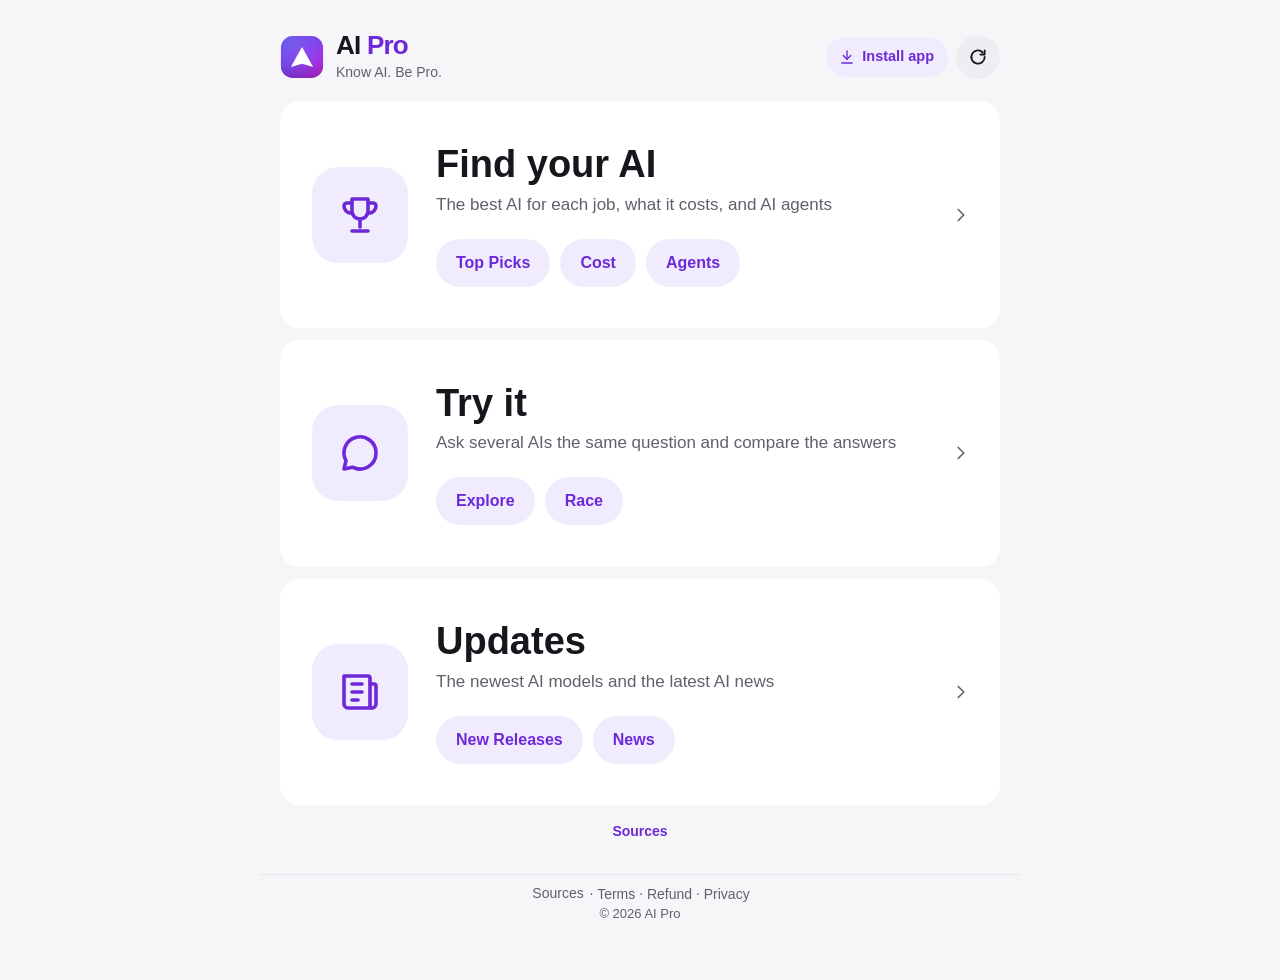
==== commit 72b7a39a: "v17h: big 3-button Home, New Releases, opens on Home, no test counts [skip ci]" ====
--- a/cloudflare-v9/index.html
+++ b/cloudflare-v9/index.html
@@ -4,7 +4,7 @@
 <meta charset="utf-8">
 <meta name="viewport" content="width=device-width, initial-scale=1, viewport-fit=cover">
 <meta name="referrer" content="no-referrer">
-<title>AI Pro: which AI is best for what, what it costs, and what's new</title>
+<title>AI Pro: which AI is best for what, what it costs, and the new releases</title>
 <meta name="description" content="Which AI model is best for each job, what each one costs, the newest releases, AI updates and AI agents. Picked by fixed rules from independent sources. Updates itself every day.">
 <meta name="theme-color" content="#0b1020" media="(prefers-color-scheme: dark)">
 <meta name="theme-color" content="#f5f7fb" media="(prefers-color-scheme: light)">
--- a/cloudflare-v9/app.css
+++ b/cloudflare-v9/app.css
@@ -79,18 +79,32 @@
 .iother{list-style:none;margin:0 4px;padding:0;font-size:14px;line-height:1.45;color:var(--muted)}
 .iother li{padding:4px 0}
 
-/* ---------------------------------------------------------------- v17: home (3 big cards) and the section bar */
-.home{display:grid;grid-template-columns:minmax(0,1fr);gap:12px;margin-top:24px}
-.hcard{display:flex;align-items:center;gap:16px;width:100%;min-height:96px;margin:0;padding:20px;border:0;border-radius:16px;background:var(--card);
-  color:var(--text);font:inherit;text-align:left;cursor:pointer;transition:background-color .15s ease}
-.hcard:hover{background:color-mix(in srgb,var(--card) 70%,var(--tint))}
-.hib{flex:none;display:grid;place-items:center;width:56px;height:56px;border-radius:16px;background:var(--tint);color:var(--accent)}
+/* ---------------------------------------------------------------- v17h: home = 3 big cards that fill the screen, and the section bar */
+/* each card about a third of the space under the header; one column at every width (wide screens too: in the
+   760 px page, 3 side-by-side cards are too narrow for the titles and chips) */
+.home{display:grid;grid-template-columns:minmax(0,1fr);gap:12px;margin-top:20px}
+.hcard{--hcard-h:calc((100vh - 196px) / 3);
+  position:relative;display:grid;grid-template-columns:64px minmax(0,1fr);
+  grid-template-areas:"icon title" "icon desc" "chips chips";align-content:center;column-gap:16px;row-gap:4px;min-width:0;
+  min-height:max(150px,var(--hcard-h));padding:20px;border-radius:20px;background:var(--card);color:var(--text);cursor:pointer;transition:background-color .15s ease}
+@supports (height:100svh){ .hcard{--hcard-h:calc((100svh - 196px) / 3)} }
+.hcard:hover{background:color-mix(in srgb,var(--card) 82%,var(--tint))}
+.hcard:has(.hmain:focus-visible){outline:2px solid var(--accent);outline-offset:2px}
+/* v17h-b: the icon, the title, a plain line on what's inside and the chips form one group, centred in the card */
+.hib{grid-area:icon;align-self:center;display:grid;place-items:center;width:64px;height:64px;border-radius:18px;background:var(--tint);color:var(--accent)}
+.hib svg{width:36px;height:36px}
 .hib svg,.hch svg,.secback svg{display:block}
-.htx{flex:1 1 auto;min-width:0;display:flex;flex-direction:column}
-.htx b{font-size:21px;line-height:1.25;font-weight:650;letter-spacing:-.01em}
-.htx small{margin-top:2px;font-size:15px;color:var(--muted)}
-.hch{flex:none;color:var(--muted)}
-.homefoot{margin:24px 0 0;text-align:center;font-size:14px;color:var(--muted)}
+.hch{position:absolute;top:20px;right:16px;color:var(--muted)}
+.hbody{display:contents}
+.view .htt{grid-area:title;margin:0;padding-right:24px;font-size:27px;line-height:1.15;font-weight:700;letter-spacing:-.025em}
+.hdesc{grid-area:desc;margin:0;font-size:14.5px;line-height:1.4;color:var(--muted)}
+.hmain{display:block;margin:0;padding:0;border:0;background:none;color:inherit;font:inherit;text-align:left;cursor:pointer}
+.hmain:focus-visible{outline:none}
+.hchips{grid-area:chips;display:flex;flex-wrap:wrap;gap:8px;margin-top:14px}
+.hchip{display:inline-flex;align-items:center;min-height:44px;margin:0;padding:0 16px;border:0;border-radius:999px;background:var(--tint);color:var(--accent);
+  font:inherit;font-size:15px;font-weight:600;cursor:pointer;white-space:nowrap;transition:background-color .15s ease}
+.hchip:hover{background:color-mix(in srgb,var(--tint),var(--accent) 14%)}
+.homefoot{margin:16px 0 0;text-align:center;font-size:14px;color:var(--muted)}
 .homefoot .linkbtn{font-weight:600}
 .secbar{margin:16px 0 0}
 .secback{display:inline-flex;align-items:center;gap:2px;min-height:44px;margin:0 0 0 -10px;padding:0 12px 0 4px;border:0;border-radius:10px;
@@ -650,9 +664,17 @@
 @media (min-width:700px){
   :root{--nav:0px}
   body{padding-bottom:48px}
-  .home{grid-template-columns:repeat(3,minmax(0,1fr))}           /* wide: the 3 cards in one row */
-  .hcard{flex-direction:column;align-items:flex-start;min-height:0}
-  .hch{display:none}
+  /* tablet and wider: a big icon on the left, title + line + chips on the right, the group centred in the card */
+  .hcard{--hcard-h:calc((100vh - 220px) / 3);grid-template-columns:96px minmax(0,1fr);grid-template-areas:"icon title" "icon desc" "icon chips";
+    column-gap:28px;row-gap:6px;padding:28px 32px}
+  @supports (height:100svh){ .hcard{--hcard-h:calc((100svh - 220px) / 3)} }
+  .hib{width:96px;height:96px;border-radius:26px}
+  .hib svg{width:48px;height:48px}
+  .hch{top:50%;right:28px;transform:translateY(-50%)}
+  .view .htt{font-size:38px;padding-right:40px}
+  .hdesc{font-size:17px;padding-right:40px}
+  .hchips{margin-top:16px;gap:10px}
+  .hchip{min-height:48px;font-size:16px;padding:0 20px}
   .top{padding-top:calc(32px + env(safe-area-inset-top,0px))}
   .wide-only{display:inline-flex}
   .askbar.isempty{min-height:44px;margin-top:8px}       /* wide: "Open all" is there */
@@ -681,6 +703,16 @@
   .chip input{width:18px;height:18px}
   .chip b{font-size:14.5px}
 }
+/* tablet portrait (Yisroel's iPad, ~820 x 1180): the tall cards hold the group as a column (big icon, title, line,
+   chips), centred, so the card is filled with no empty band */
+@media (min-width:700px) and (orientation:portrait){
+  .hcard{grid-template-columns:minmax(0,1fr);grid-template-areas:"icon" "title" "desc" "chips";row-gap:8px;padding:28px 36px}
+  .hib{justify-self:start;margin-bottom:16px}
+  .hch{top:40px;transform:none;right:32px}
+  .view .htt{font-size:40px}
+  .hdesc{font-size:18px}
+  .hchips{margin-top:18px}
+}
 /* very small phones (under 340 px): a little more room for the chips and the tab labels */
 @media (max-width:339px){
   .page{padding-left:max(16px,env(safe-area-inset-left,0px));padding-right:max(16px,env(safe-area-inset-right,0px))}
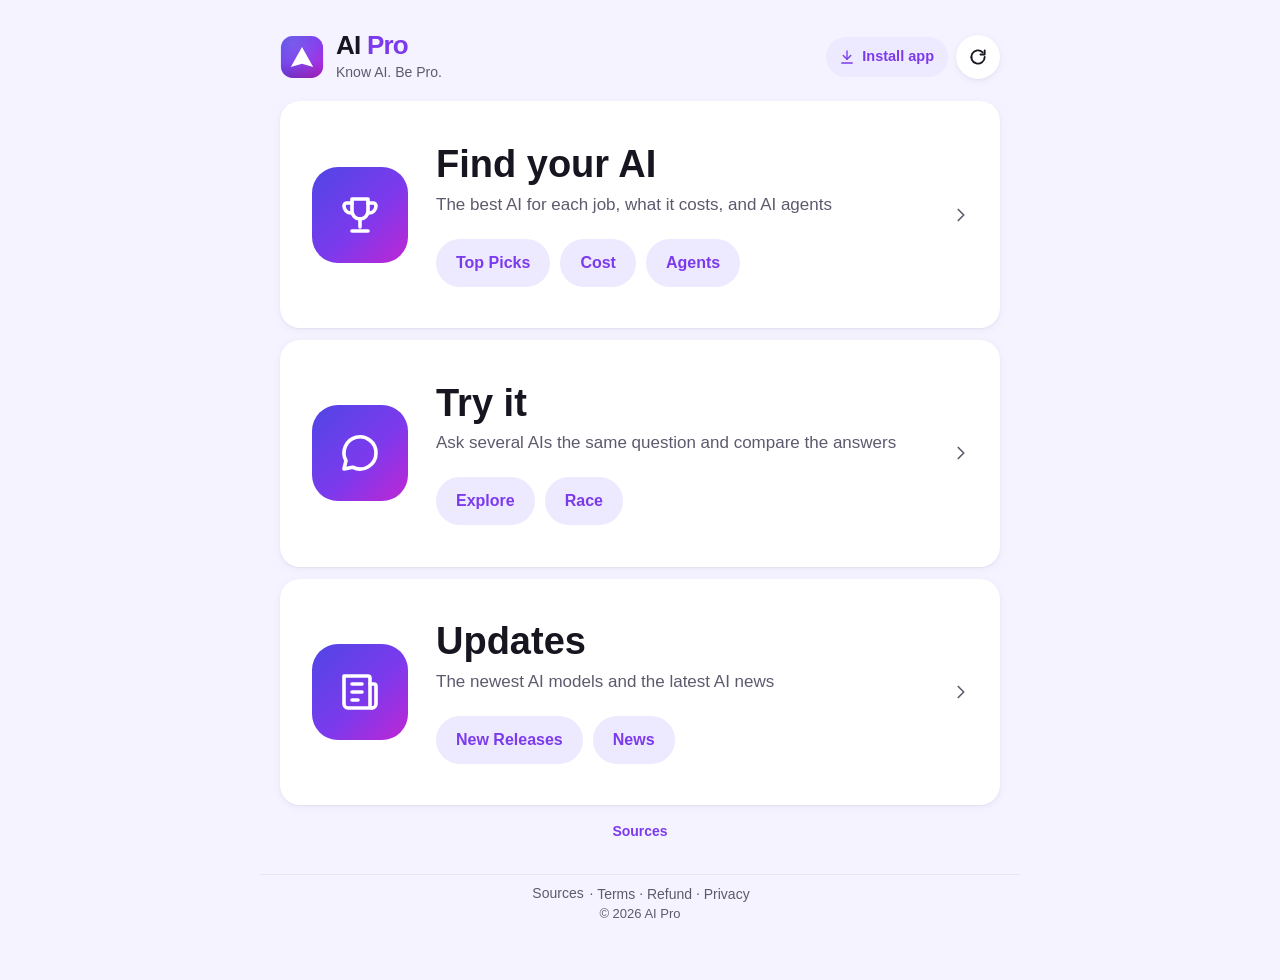
==== commit 543ea283: "v17k: big files, icon colors, New race + history, partial reader can't win (Yisroel OK 8:42 PM Nov 9" ====
--- a/cloudflare-v9/index.html
+++ b/cloudflare-v9/index.html
@@ -6,8 +6,8 @@
 <meta name="referrer" content="no-referrer">
 <title>AI Pro: which AI is best for what, what it costs, and the new releases</title>
 <meta name="description" content="Which AI model is best for each job, what each one costs, the newest releases, AI updates and AI agents. Picked by fixed rules from independent sources. Updates itself every day.">
-<meta name="theme-color" content="#0b1020" media="(prefers-color-scheme: dark)">
-<meta name="theme-color" content="#f5f7fb" media="(prefers-color-scheme: light)">
+<meta name="theme-color" content="#110e1a" media="(prefers-color-scheme: dark)">
+<meta name="theme-color" content="#f5f3ff" media="(prefers-color-scheme: light)">
 <meta name="apple-mobile-web-app-capable" content="yes">
 <meta name="mobile-web-app-capable" content="yes">
 <meta name="apple-mobile-web-app-status-bar-style" content="default">
--- a/cloudflare-v9/app.css
+++ b/cloudflare-v9/app.css
@@ -1,29 +1,34 @@
 /* AI Pro (v17 design): calm neutrals, one purple accent, flat cards, no double lines.
+   v17i colours: taken from the app icon (indigo #4f46e5 -> violet #7c3aed -> fuchsia #c026d3). The gradient (--grad)
+   only on key surfaces: the Home icon tiles, the primary buttons and the brand mark; everything else uses its solid
+   violet. Light: a soft lavender page with white cards; dark: near-black with a violet tint, cards a step lighter.
    Rules of thumb used everywhere:
-   - a card is ONE soft surface (no border, no shadow, 12px corners); rows inside it are split by at most one hairline
+   - a card is ONE white surface (no border, one very soft shadow, 12px corners); rows inside it are split by at most one hairline
    - spacing on an 8px grid (4px for tight inner gaps)
-   - primary = solid brand purple; secondary = soft surface; text buttons = accent text only
+   - primary = the icon gradient; secondary = white or soft surface; text buttons = accent text only
    v17: no tab bar. A home screen with 3 big cards opens 3 sections; each section has a back bar and segmented tabs.
    Light and dark follow the phone's setting (no switch). */
 :root{
-  --bg:#f6f6f8;--card:#ffffff;--soft:#eeeef2;--soft-2:#e4e4ea;--text:#16161d;--muted:#5f606c;--line:#e6e6ec;
-  --accent:#6d28d9;--brand:#6d28d9;--brand-hover:#5b21b6;--on-accent:#ffffff;--tint:#f1ecfd;
+  --bg:#f5f3ff;--card:#ffffff;--soft:#efecf8;--soft-2:#e5e1f3;--text:#17151f;--muted:#5d5a6e;--line:#e8e4f4;
+  --accent:#7c3aed;--brand:#7c3aed;--brand-hover:#6d28d9;--on-accent:#ffffff;--tint:#ede9fe;
   --good:#15803d;--warn:#a54b05;
-  --tie:#6d28d9;--tie-soft:#f1ecfd;--new:#6d28d9;--new-soft:#f1ecfd;--none-soft:#eeeef2;
-  --brand-soft:#f1ecfd;--pro:#6d28d9;
-  --shadow:none;--float:0 8px 28px rgba(16,16,24,.14);
+  --tie:#7c3aed;--tie-soft:#ede9fe;--new:#7c3aed;--new-soft:#ede9fe;--none-soft:#efecf8;
+  --brand-soft:#ede9fe;--pro:#7c3aed;
+  --grad:linear-gradient(135deg,#4f46e5 0%,#7c3aed 55%,#c026d3 100%);
+  --grad-hover:linear-gradient(135deg,#4338ca 0%,#6d28d9 55%,#a21caf 100%);
+  --shadow:0 1px 2px rgba(46,16,101,.05),0 2px 10px rgba(46,16,101,.05);--float:0 8px 28px rgba(46,16,101,.16);
   --r:12px;--nav:0px;
   --ease:cubic-bezier(.2,.8,.2,1);
   color-scheme:light;
 }
 @media (prefers-color-scheme: dark){
   :root{
-    --bg:#0d0d11;--card:#17171d;--soft:#212129;--soft-2:#2b2b35;--text:#ededf2;--muted:#a0a1ad;--line:#2a2a33;
-    --accent:#b39dff;--brand:#7c3aed;--brand-hover:#8b5cf6;--on-accent:#ffffff;--tint:#241d3b;
+    --bg:#110e1a;--card:#1b1727;--soft:#241f33;--soft-2:#2e2840;--text:#efedf5;--muted:#a8a3b8;--line:#2c2639;
+    --accent:#a78bfa;--brand:#7c3aed;--brand-hover:#6d28d9;--on-accent:#ffffff;--tint:#2a2142;
     --good:#4ade80;--warn:#fbbf24;
-    --tie:#c4b5fd;--tie-soft:#241d3b;--new:#c4b5fd;--new-soft:#241d3b;--none-soft:#212129;
-    --brand-soft:#241d3b;--pro:#b39dff;
-    --float:0 10px 32px rgba(0,0,0,.5);
+    --tie:#c4b5fd;--tie-soft:#2a2142;--new:#c4b5fd;--new-soft:#2a2142;--none-soft:#241f33;
+    --brand-soft:#2a2142;--pro:#a78bfa;
+    --shadow:none;--float:0 10px 32px rgba(0,0,0,.55);
     color-scheme:dark;
   }
 }
@@ -61,9 +66,9 @@
 .linkbtn:hover{text-decoration:underline;text-underline-offset:3px}
 .linkbtn[aria-current="page"]{color:var(--text)}
 .actions{display:flex;gap:8px;flex:none;align-self:center}
-.icon-btn{width:44px;height:44px;border-radius:50%;border:0;background:var(--soft);color:var(--text);cursor:pointer;
+.icon-btn{width:44px;height:44px;border-radius:50%;border:0;background:var(--card);box-shadow:var(--shadow);color:var(--text);cursor:pointer;
   font-size:20px;line-height:1;display:grid;place-items:center;padding:0;transition:background-color .15s ease}
-.icon-btn:hover{background:var(--soft-2)}
+.icon-btn:hover{background:var(--soft)}
 .icon-btn svg{display:block;width:20px;height:20px}
 .icon-btn.spin span{display:inline-block;animation:spin 1s linear infinite;transform-origin:50% 50%}
 @keyframes spin{to{transform:rotate(360deg)}}
@@ -86,12 +91,12 @@
 .hcard{--hcard-h:calc((100vh - 196px) / 3);
   position:relative;display:grid;grid-template-columns:64px minmax(0,1fr);
   grid-template-areas:"icon title" "icon desc" "chips chips";align-content:center;column-gap:16px;row-gap:4px;min-width:0;
-  min-height:max(150px,var(--hcard-h));padding:20px;border-radius:20px;background:var(--card);color:var(--text);cursor:pointer;transition:background-color .15s ease}
+  min-height:max(150px,var(--hcard-h));padding:20px;border-radius:20px;background:var(--card);color:var(--text);cursor:pointer;box-shadow:var(--shadow);transition:background-color .15s ease}
 @supports (height:100svh){ .hcard{--hcard-h:calc((100svh - 196px) / 3)} }
 .hcard:hover{background:color-mix(in srgb,var(--card) 82%,var(--tint))}
 .hcard:has(.hmain:focus-visible){outline:2px solid var(--accent);outline-offset:2px}
 /* v17h-b: the icon, the title, a plain line on what's inside and the chips form one group, centred in the card */
-.hib{grid-area:icon;align-self:center;display:grid;place-items:center;width:64px;height:64px;border-radius:18px;background:var(--tint);color:var(--accent)}
+.hib{grid-area:icon;align-self:center;display:grid;place-items:center;width:64px;height:64px;border-radius:18px;background:var(--grad);color:#fff}
 .hib svg{width:36px;height:36px}
 .hib svg,.hch svg,.secback svg{display:block}
 .hch{position:absolute;top:20px;right:16px;color:var(--muted)}
@@ -112,10 +117,10 @@
 .secback:hover{background:var(--tint)}
 .sectt{margin:4px 0 12px;font-size:30px;line-height:1.15;font-weight:700;letter-spacing:-.025em}
 /* segmented tabs: one soft track, the current tab is purple (the only accent) */
-.stabs{display:flex;gap:4px;padding:4px;border-radius:12px;background:var(--soft)}
+.stabs{display:flex;gap:4px;padding:4px;border-radius:12px;background:var(--card);box-shadow:var(--shadow)}
 .stab{flex:1 1 0;min-width:0;min-height:44px;margin:0;padding:0 8px;border:0;border-radius:9px;background:none;color:var(--text);
   font:inherit;font-size:15px;font-weight:600;cursor:pointer;white-space:nowrap;overflow:hidden;text-overflow:ellipsis;transition:background-color .15s ease,color .15s ease}
-.stab:hover{background:var(--soft-2)}
+.stab:hover{background:var(--soft)}
 .stab.on{background:var(--brand);color:var(--on-accent)}
 .secbar + h2{margin-top:24px}
 
@@ -133,7 +138,9 @@
 .note{color:var(--muted);font-size:15px;margin:0 0 12px}
 .note.bad{color:var(--warn)}
 .stack{display:grid;gap:8px}
-.card{background:var(--card);border:0;border-radius:var(--r);box-shadow:none}
+.card{background:var(--card);border:0;border-radius:var(--r);box-shadow:var(--shadow)}
+/* a well inside a card (answers, the buy box) is flat: one shadow per surface */
+.acard,.outbox,.paidbox,.cand{box-shadow:none}
 .prose{padding:20px;margin-top:16px}
 .prose h3{margin-top:0}
 .prose p{margin:0 0 8px;color:var(--muted);font-size:15px}
@@ -193,7 +200,7 @@
 .tick{color:var(--good);font-weight:700;white-space:nowrap}
 
 /* See more: per job (one surface; the source list is split by single hairlines) */
-.job{background:var(--card);border:0;border-radius:var(--r);box-shadow:none;padding:20px;margin-top:8px}
+.job{background:var(--card);border:0;border-radius:var(--r);box-shadow:var(--shadow);padding:20px;margin-top:8px}
 .job h3{margin:0 0 8px}
 .boards{list-style:none;margin:8px 0 0;padding:0;font-size:15px}
 .boards li{padding:8px 0;overflow-wrap:anywhere}
@@ -262,7 +269,8 @@
 .abest .why{margin:8px 0 12px}
 b.big{font-size:20px;font-weight:700;letter-spacing:-.02em}
 /* a group: its header and its rows form ONE surface, split by a single hairline when open */
-details.agrp{margin-top:8px}
+details.agrp{margin-top:8px;border-radius:var(--r);box-shadow:var(--shadow)}
+.agrp > .rows.card{box-shadow:none}
 .agrp > summary{display:flex;align-items:center;justify-content:space-between;gap:12px;min-height:56px;padding:12px 16px;
   background:var(--card);border:0;border-radius:var(--r);font-weight:600;font-size:16px;transition:border-radius .15s ease}
 .agrp[open] > summary{border-radius:var(--r) var(--r) 0 0}
@@ -335,11 +343,11 @@
 .morebtn2{display:flex;align-items:center;gap:6px;min-height:44px;margin:4px 0 0;padding:0 4px;text-decoration:none}
 .morechips{margin-top:4px}
 .morechips[hidden]{display:none}
-/* primary button: solid brand purple, no gradient, no shadow */
+/* primary button: the icon gradient (v17i), no shadow; disabled = faded and flat */
 .askfour{display:flex;align-items:center;justify-content:center;width:100%;min-height:52px;margin-top:12px;border:0;border-radius:12px;
-  background:var(--brand);color:var(--on-accent);font:inherit;font-size:16.5px;font-weight:650;letter-spacing:-.005em;cursor:pointer;transition:background-color .15s ease,opacity .15s ease}
-.askfour:hover:not([disabled]){background:var(--brand-hover)}
-.askfour[disabled]{opacity:.45;cursor:not-allowed}
+  background:var(--brand);background-image:var(--grad);color:var(--on-accent);font:inherit;font-size:16.5px;font-weight:650;letter-spacing:-.005em;cursor:pointer;transition:background-color .15s ease,opacity .15s ease}
+.askfour:hover:not([disabled]){background-image:var(--grad-hover)}
+.askfour[disabled]{background:var(--soft-2);color:var(--muted);cursor:not-allowed}
 .askleft{margin:8px 0 0;text-align:center}
 .offnote{margin:8px 0 0;text-align:center}
 .codeline{margin:4px 0 0;text-align:center;overflow-wrap:anywhere}
@@ -365,9 +373,9 @@
 .outbox{background:var(--soft)}
 .paidbox{background:var(--tint)}
 .outbox p,.paidbox p{margin:0 0 8px}
-.paybtn{display:flex;align-items:center;justify-content:center;min-height:48px;border-radius:12px;background:var(--brand);color:var(--on-accent);
+.paybtn{display:flex;align-items:center;justify-content:center;min-height:48px;border-radius:12px;background:var(--brand);background-image:var(--grad);color:var(--on-accent);
   font-weight:650;text-decoration:none;margin:4px 0 12px;transition:background-color .15s ease}
-.paybtn:hover{background:var(--brand-hover)}
+.paybtn:hover{background-image:var(--grad-hover)}
 .codebar{display:flex;gap:8px;align-items:center}
 .codebar .linkbtn{white-space:nowrap}
 .codebar input{flex:1 1 auto;min-width:0;min-height:44px;border:0;border-radius:10px;padding:0 12px;font:inherit;
@@ -376,7 +384,7 @@
 .code{font-family:ui-monospace,SFMono-Regular,Menlo,Consolas,monospace;letter-spacing:.04em;overflow-wrap:anywhere}
 .orh{font-size:22px!important;margin-top:40px!important}
 .askbtn{display:block;width:100%;text-align:left;min-height:56px;padding:12px 16px;border-radius:12px;border:0;
-  background:var(--card);color:var(--accent);text-decoration:none;cursor:pointer;font:inherit;overflow-wrap:anywhere;transition:background-color .15s ease}
+  background:var(--card);box-shadow:var(--shadow);color:var(--accent);text-decoration:none;cursor:pointer;font:inherit;overflow-wrap:anywhere;transition:background-color .15s ease}
 .askbtn b{display:block;font-size:16px;font-weight:600}
 .askbtn small{display:block;color:var(--muted);font-size:14px;margin-top:2px}
 .askbtn.off{opacity:.5;cursor:not-allowed}
@@ -463,9 +471,9 @@
 /* ---------------------------------------------------------------- shared buttons and footer */
 /* secondary: a quiet soft surface, accent text */
 .morebtn,.backbtn{display:flex;align-items:center;justify-content:center;width:100%;min-height:48px;margin-top:16px;border-radius:12px;
-  border:0;background:var(--card);cursor:pointer;font-weight:600;font-size:16px;color:var(--accent);text-decoration:none;transition:background-color .15s ease}
+  border:0;background:var(--card);box-shadow:var(--shadow);cursor:pointer;font-weight:600;font-size:16px;color:var(--accent);text-decoration:none;transition:background-color .15s ease}
 .morebtn:hover,.backbtn:hover{background:var(--tint)}
-.backbtn{width:auto;display:inline-flex;padding:0 16px;margin:16px 0 0;font-weight:600;background:var(--soft);color:var(--text)}
+.backbtn{width:auto;display:inline-flex;padding:0 16px;margin:16px 0 0;font-weight:600;background:var(--card);color:var(--text)}
 .backbtn:hover{background:var(--soft-2)}
 .credits{margin:24px 0 0;font-size:14px;color:var(--muted)}
 /* tap targets: small text links get padding above and below (44px+ to tap, at any font size) without moving the text */
@@ -476,10 +484,10 @@
 .foot .copy{display:block;font-size:13px}
 .foot .linkbtn{color:inherit;font-weight:inherit}           /* "Sources" looks like the other footer links */
 .foot .linkbtn[aria-current="page"]{color:var(--text)}
-/* first screen: the way into Explore (solid brand, no gradient) */
+/* first screen: the way into Explore (the icon gradient, a primary button) */
 .askcta{display:flex;align-items:center;gap:8px;min-height:52px;margin:0 0 16px;padding:8px 16px;border-radius:12px;
-  background:var(--brand);color:var(--on-accent);text-decoration:none;font-size:16px;white-space:nowrap;overflow:hidden;transition:background-color .15s ease}
-.askcta:hover{background:var(--brand-hover)}
+  background:var(--brand);background-image:var(--grad);color:var(--on-accent);text-decoration:none;font-size:16px;white-space:nowrap;overflow:hidden;transition:background-color .15s ease}
+.askcta:hover{background-image:var(--grad-hover)}
 .askcta b{font-weight:650}
 .askcta .go{margin-left:auto;font-size:22px;line-height:1;opacity:.85}
 .askqmsg{margin:8px 0 0}
@@ -538,8 +546,53 @@
 .b3t{display:flex;flex-direction:column;min-width:0}
 .b3t b{font-size:15px;font-weight:600}
 .b3t small{font-size:13px;color:var(--muted)}
+/* v17k: with files, the line when no AI read the whole file (the one that read the most wins) */
+.partwin{margin:16px 0 0;font-size:14.5px}
 .ltext.muted{color:var(--muted)}
 .ltext.bad{color:var(--warn)}
+
+/* ---------------------------------------------------------------- v17j: "New race" / "New question" and the past ones */
+/* the New button: a white secondary button with the accent text (the gradient stays on Start / Ask) */
+.newbar{display:flex;justify-content:flex-end;margin:16px 0 0}
+.newbtn{display:inline-flex;align-items:center;justify-content:center;gap:8px;min-height:48px;padding:0 20px;border:0;border-radius:12px;
+  background:var(--card);box-shadow:var(--shadow);color:var(--accent);font:inherit;font-size:16px;font-weight:650;cursor:pointer;transition:background-color .15s ease}
+.newbtn:hover{background:var(--tint)}
+.newbtn .ic{width:18px;height:18px}
+.askbox .newbar{margin-top:12px}
+.askbox .newbtn{background:var(--tint);box-shadow:none}           /* inside the white Explore card: a tinted button */
+.askbox .newbtn:hover{background:color-mix(in srgb,var(--tint),var(--accent) 12%)}
+.histmsg{margin:8px 0 0;text-align:right;font-size:14px}
+/* the past list: one white surface, one hairline between rows; the row opens it, the bin deletes it */
+.hist{margin-top:32px}
+.histhead{display:flex;align-items:center;justify-content:space-between;gap:12px;margin:0 0 8px}
+.view .histhead h3{margin:0;font-size:18px}
+.histhead .linkbtn{display:inline-flex;align-items:center;min-height:44px;margin:-6px 0;padding:0 6px}
+.histhead .linkbtn[disabled]{opacity:.45;cursor:not-allowed;text-decoration:none}
+.histconfirm{display:inline-flex;align-items:center;gap:4px;white-space:nowrap;font-size:15px;color:var(--muted)}
+.histconfirm .histyes{color:var(--warn)}
+.histlist{list-style:none;margin:0;padding:0 4px;overflow:hidden}
+.histrow{display:flex;align-items:stretch;min-width:0}
+.histrow + .histrow{border-top:1px solid var(--line)}
+.histopen{flex:1 1 auto;display:flex;flex-direction:column;gap:2px;min-width:0;min-height:56px;margin:0;padding:12px;border:0;border-radius:10px;
+  background:none;color:var(--text);font:inherit;text-align:start;cursor:pointer;transition:background-color .15s ease}
+.histopen:hover:not([disabled]){background:color-mix(in srgb,var(--soft) 55%,transparent)}
+.histopen[disabled]{cursor:not-allowed;opacity:.6}
+.histrow.on .histopen{background:var(--tint)}
+.histrow.on .histq{color:var(--accent)}
+.histq{display:block;min-width:0;font-size:15.5px;font-weight:600;white-space:nowrap;overflow:hidden;text-overflow:ellipsis}
+.histmeta,.histwin{display:block;min-width:0;font-size:13.5px;line-height:1.4;color:var(--muted);overflow-wrap:anywhere}
+.histwin{color:var(--text);font-weight:550}
+.histdel{flex:none;align-self:center;display:grid;place-items:center;width:44px;height:44px;margin:0;padding:0;border:0;border-radius:10px;background:none;color:var(--muted);cursor:pointer}
+.histdel:hover:not([disabled]){color:var(--warn);background:var(--soft)}
+.histdel[disabled]{opacity:.45;cursor:not-allowed}
+.histdel .ic{width:19px;height:19px}
+/* a reopened past race / question: read only (its question, files, cost), then the lanes or cards as they were */
+.saved{padding:16px;margin-top:12px}
+.savedkick{margin:0;font-size:12.5px;font-weight:650;letter-spacing:.06em;text-transform:uppercase;color:var(--muted)}
+.savedq{margin:6px 0 0;font-size:16.5px;line-height:1.5;white-space:pre-wrap;overflow-wrap:anywhere}
+.fchip.saved{padding-right:12px}
+.savednote{margin:8px 0 0;font-size:14px}
+.savedcards .acard{background:var(--card);box-shadow:var(--shadow)}
 
 /* ---------------------------------------------------------------- Top Picks finder */
 .stackh{margin:32px 0 12px;font-size:18px}
@@ -563,9 +616,9 @@
 .fname .muted{font-size:15px;font-weight:500;letter-spacing:0}
 .fwhy{margin:8px 0 0;padding:0;list-style:none;display:flex;flex-wrap:wrap;gap:4px}
 .fwhy li{font-size:13.5px;padding:2px 8px;border-radius:6px;background:var(--card);border:0;color:var(--text)}
-.trybtn{display:flex;align-items:center;justify-content:center;width:100%;min-height:48px;margin-top:12px;border:0;border-radius:12px;background:var(--brand);color:var(--on-accent);
+.trybtn{display:flex;align-items:center;justify-content:center;width:100%;min-height:48px;margin-top:12px;border:0;border-radius:12px;background:var(--brand);background-image:var(--grad);color:var(--on-accent);
   font:inherit;font-weight:650;font-size:16px;cursor:pointer;transition:background-color .15s ease}
-.trybtn:hover{background:var(--brand-hover)}
+.trybtn:hover{background-image:var(--grad-hover)}
 .frank{margin-top:8px}
 .frank > summary{display:flex;align-items:center;min-height:44px;cursor:pointer;color:var(--accent);font-weight:600;list-style:none}
 .frank > summary::-webkit-details-marker{display:none}
@@ -603,7 +656,7 @@
 
 /* ---------------------------------------------------------------- New releases: one surface per card; the whole card is the tap target */
 .rels{list-style:none;margin:0;padding:0;display:grid;grid-template-columns:minmax(0,1fr);gap:8px}
-.relcard{position:relative;display:flex;align-items:center;gap:16px;min-width:0;min-height:44px;padding:16px;background:var(--card);border:0;border-radius:12px;transition:background-color .15s ease}
+.relcard{position:relative;display:flex;align-items:center;gap:16px;min-width:0;min-height:44px;padding:16px;background:var(--card);box-shadow:var(--shadow);border:0;border-radius:12px;transition:background-color .15s ease}
 .rels .mo{grid-column:1/-1;margin:16px 0 0;font-size:12.5px;font-weight:650;letter-spacing:.06em;text-transform:uppercase;color:var(--muted)}
 .relcard .av{flex:none;width:40px;height:40px;border-radius:10px;display:grid;place-items:center;font-weight:650;font-size:16px;color:var(--accent);background:var(--tint)}
 .relcard .rb{flex:1 1 auto;min-width:0;display:flex;flex-direction:column;gap:2px}
